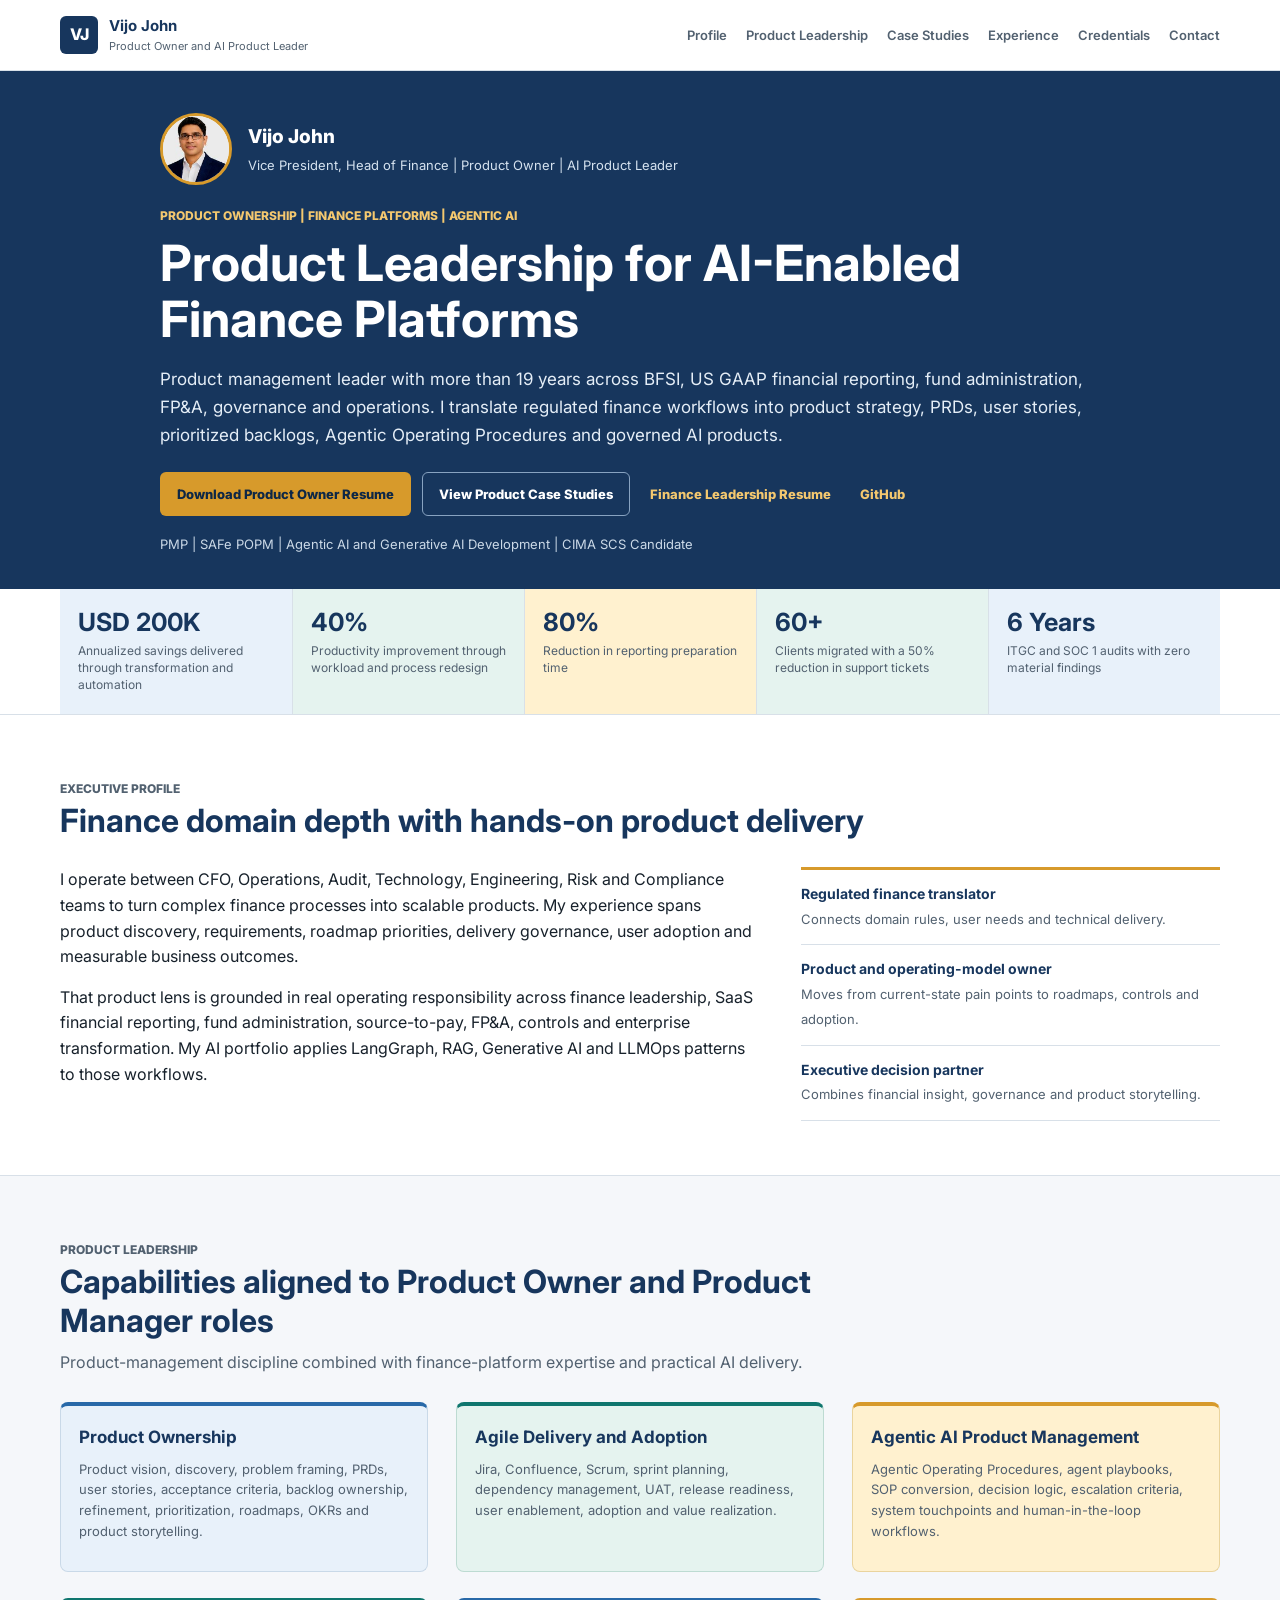
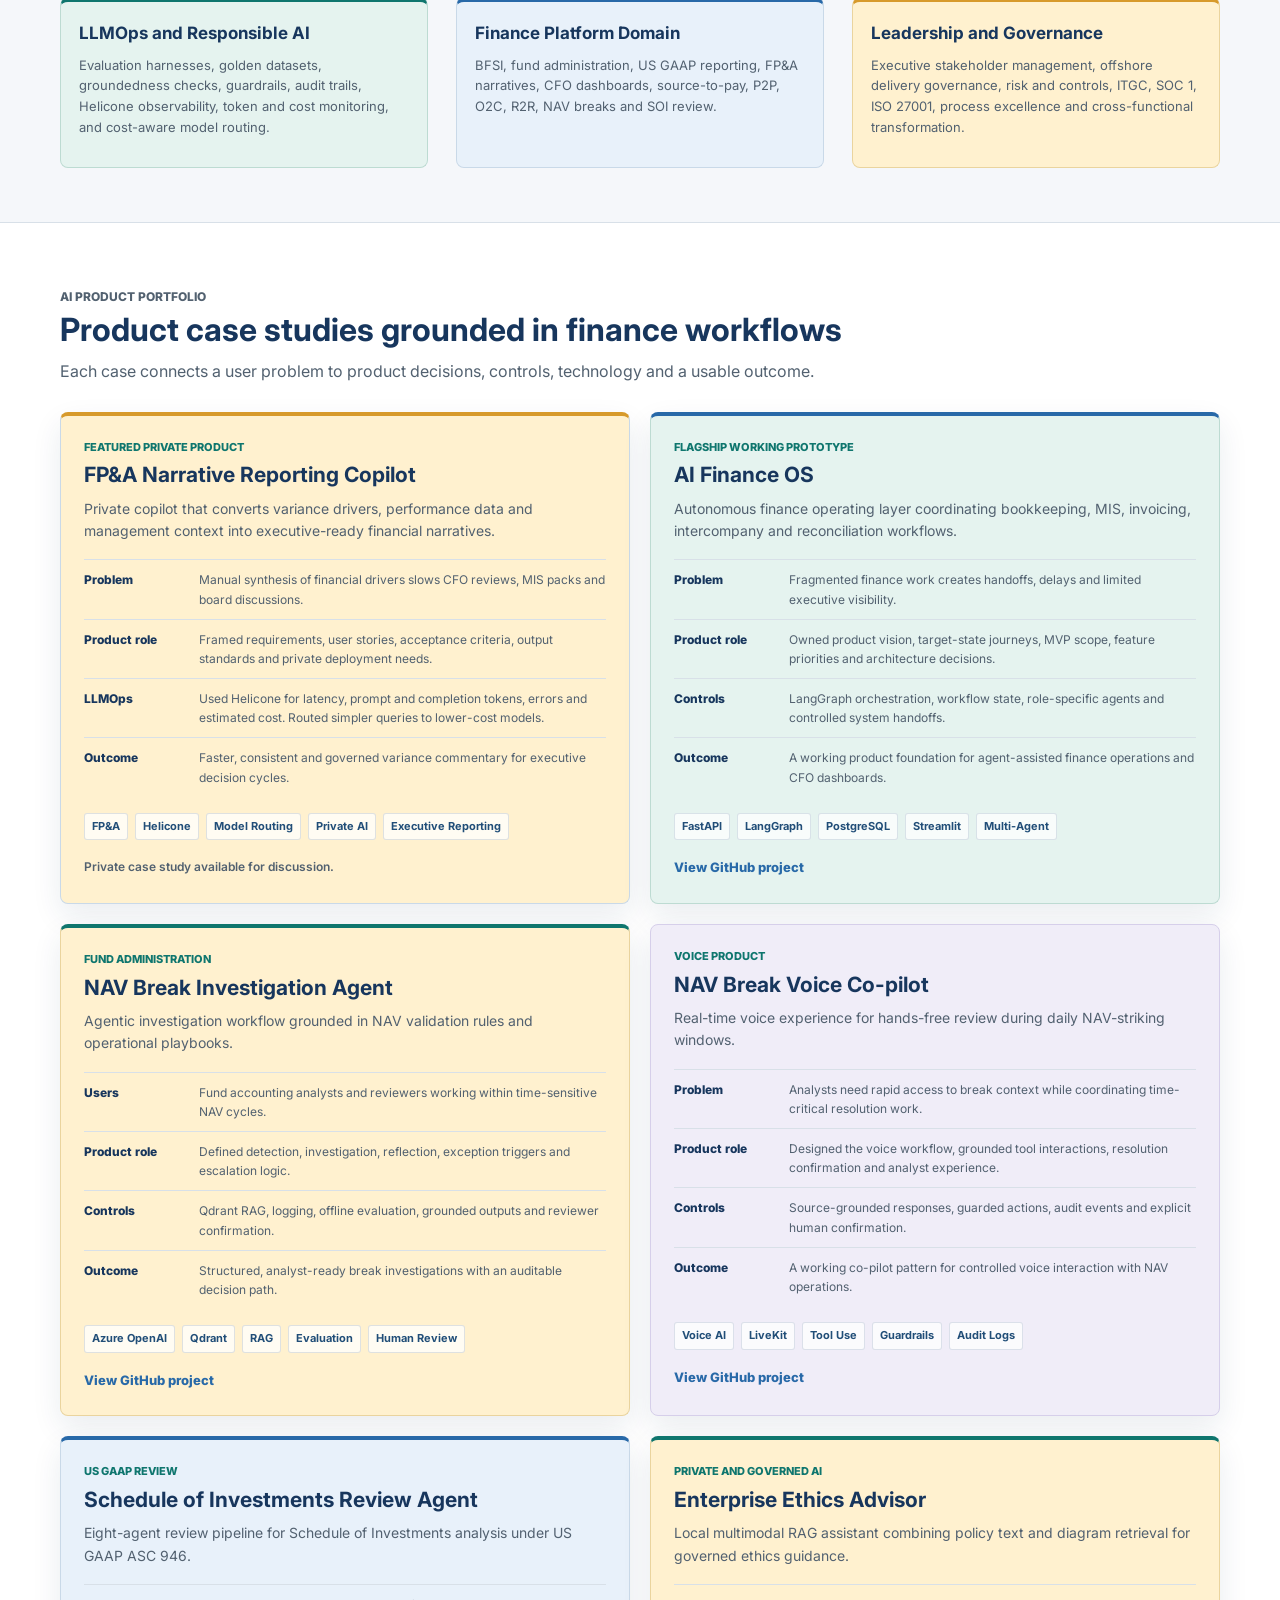
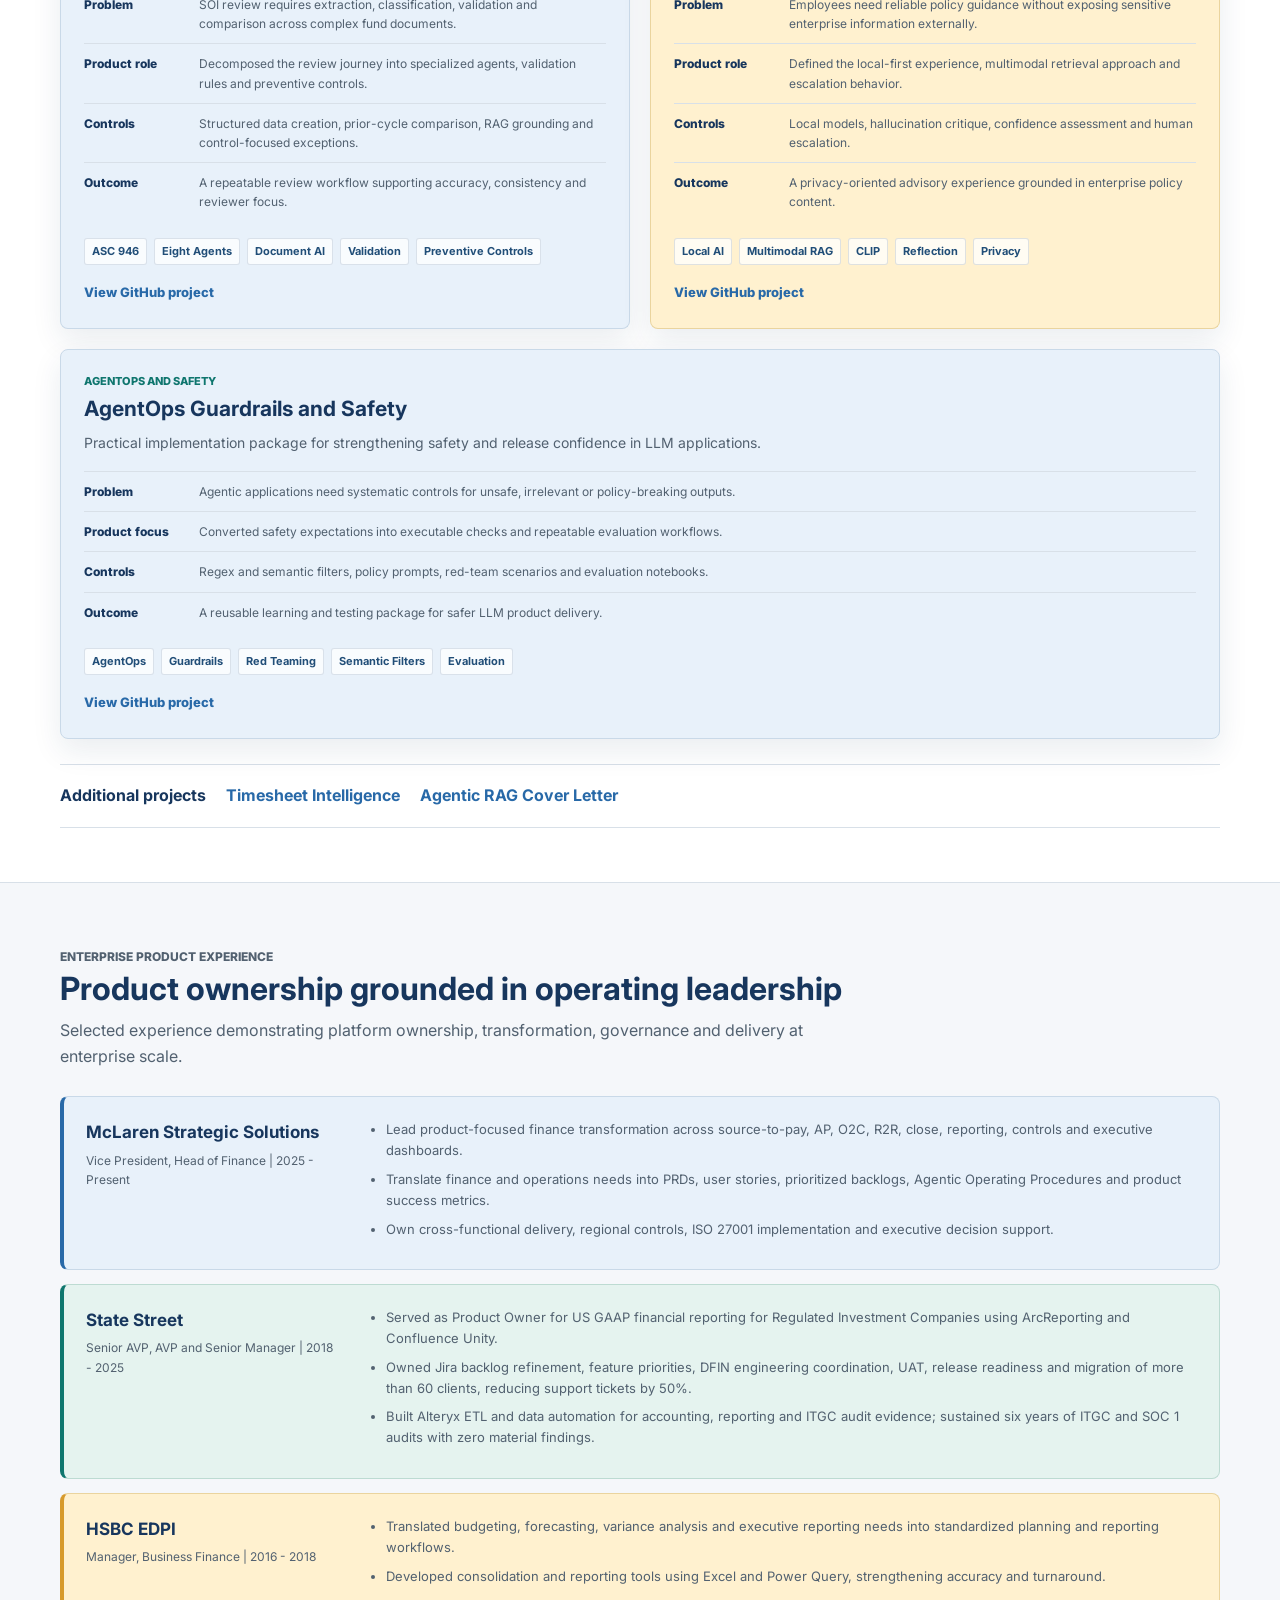
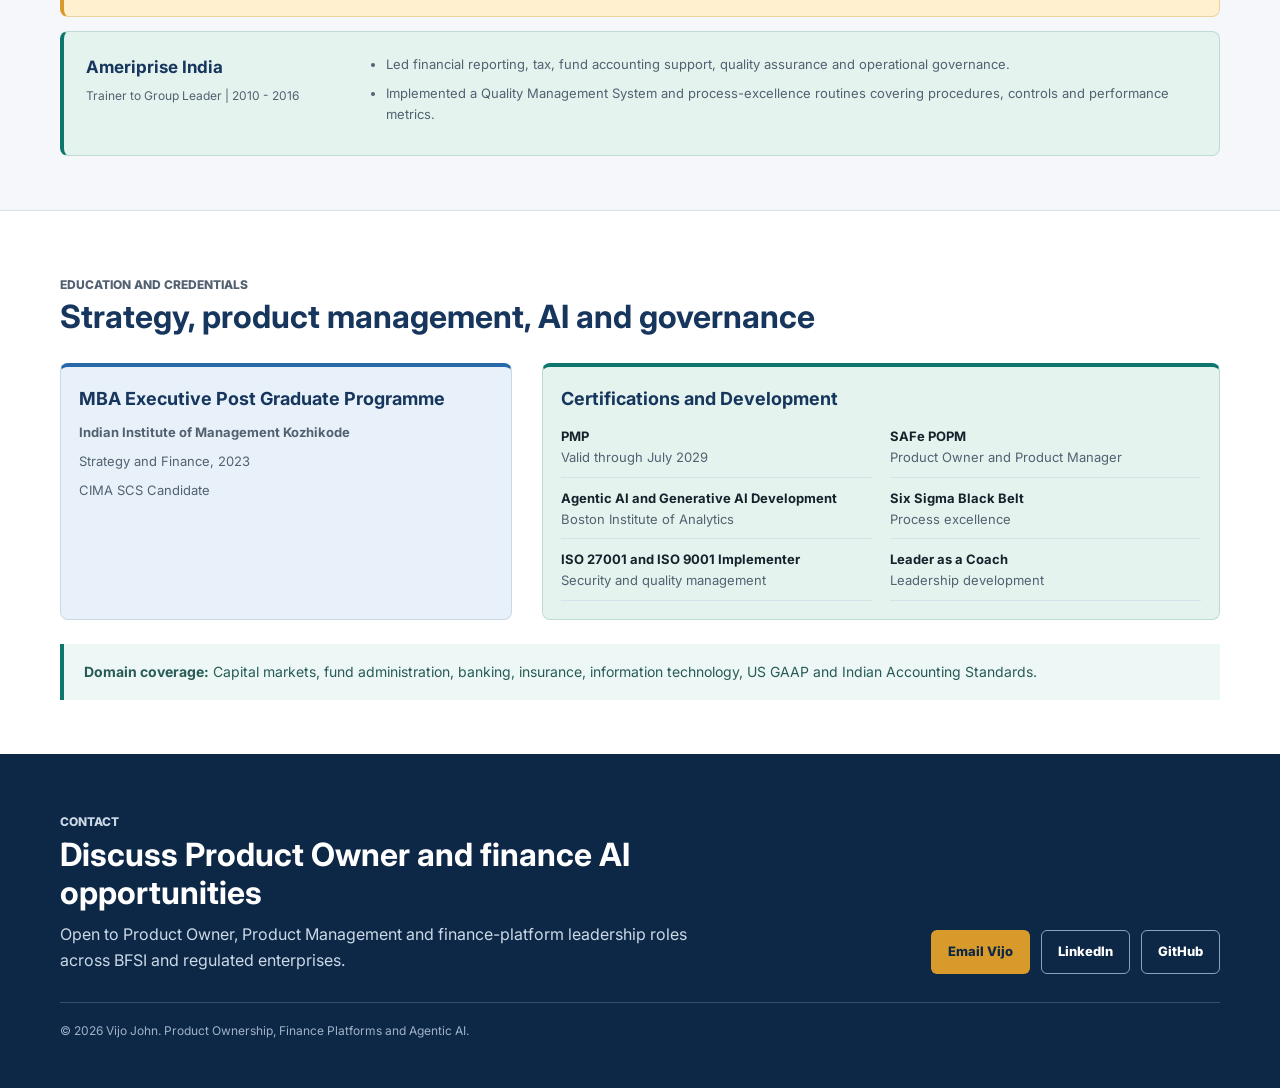
==== index.html @ d7d16170 "Remove portfolio design attribution" ====
<!DOCTYPE html>
<html lang="en">
<head>
  <meta charset="UTF-8" />
  <meta name="viewport" content="width=device-width, initial-scale=1.0" />
  <meta name="description" content="Vijo John is a Product Owner and product management leader for AI-enabled BFSI and finance platforms, with expertise in FP&A, financial reporting, fund administration, Agentic AI, Generative AI and LLMOps." />
  <meta name="theme-color" content="#17365d" />
  <meta property="og:title" content="Vijo John | Product Owner and AI Product Management Leader" />
  <meta property="og:description" content="Product ownership, finance platform leadership and governed Agentic AI for BFSI and regulated enterprises." />
  <meta property="og:type" content="website" />
  <meta property="og:url" content="https://vijojohn.github.io/" />
  <meta property="og:image" content="https://vijojohn.github.io/profile.jpg" />
  <link rel="canonical" href="https://vijojohn.github.io/" />
  <title>Vijo John | Product Owner and AI Product Management Leader</title>
  <link rel="preconnect" href="https://fonts.googleapis.com" />
  <link rel="preconnect" href="https://fonts.gstatic.com" crossorigin />
  <link href="https://fonts.googleapis.com/css2?family=Inter:wght@400;500;600;700;800&display=swap" rel="stylesheet" />
  <style>
    :root {
      --navy: #17365d;
      --navy-deep: #0d2746;
      --blue: #2869a8;
      --teal: #0f766e;
      --gold: #d79a2b;
      --ink: #17212b;
      --muted: #526170;
      --paper: #f5f7fa;
      --white: #ffffff;
      --line: #d8e0e8;
      --soft-blue: #eaf2fa;
      --tile-blue: #e8f1fa;
      --tile-mint: #e5f3ef;
      --tile-gold: #fff1cf;
      --tile-violet: #f0edf8;
      --shadow: 0 12px 30px rgba(23, 54, 93, 0.09);
    }

    * { box-sizing: border-box; margin: 0; padding: 0; }
    html { scroll-behavior: smooth; }
    body { font-family: Inter, Arial, sans-serif; color: var(--ink); background: var(--white); line-height: 1.6; }
    header[id], section[id] { scroll-margin-top: 78px; }
    a { color: inherit; text-decoration: none; }
    img { max-width: 100%; }
    .wrap { width: min(1160px, 92%); margin: 0 auto; }
    .skip-link { position: absolute; left: -9999px; top: 8px; z-index: 100; background: var(--white); color: var(--navy); padding: 10px 14px; }
    .skip-link:focus { left: 8px; }

    .nav { position: sticky; top: 0; z-index: 30; background: rgba(255, 255, 255, 0.96); border-bottom: 1px solid var(--line); }
    .nav-inner { min-height: 70px; display: flex; align-items: center; justify-content: space-between; gap: 24px; }
    .brand { display: flex; align-items: center; gap: 11px; min-width: max-content; }
    .mark { display: grid; place-items: center; width: 38px; height: 38px; border-radius: 6px; background: var(--navy); color: var(--white); font-weight: 800; }
    .brand strong { display: block; color: var(--navy); font-size: 15px; }
    .brand small { display: block; color: var(--muted); font-size: 11px; }
    .links { display: flex; align-items: center; gap: 19px; color: var(--muted); font-size: 13px; font-weight: 600; white-space: nowrap; }
    .links a:hover, .links a:focus-visible { color: var(--blue); }

    .hero { background: var(--navy); color: var(--white); padding: 42px 0 34px; }
    .hero-copy { max-width: 960px; }
    .identity { display: flex; align-items: center; gap: 16px; margin-bottom: 21px; }
    .portrait { width: 72px; height: 72px; border-radius: 50%; object-fit: cover; object-position: center 15%; border: 3px solid var(--gold); background: var(--white); }
    .identity-name { font-size: 19px; font-weight: 800; }
    .identity-role { color: #d5e2ef; font-size: 13px; margin-top: 2px; }
    .eyebrow { color: #f4c86f; font-size: 12px; font-weight: 800; text-transform: uppercase; margin-bottom: 10px; letter-spacing: 0; }
    h1 { max-width: 900px; font-size: 50px; line-height: 1.12; letter-spacing: 0; }
    .lead { max-width: 980px; margin-top: 18px; color: #e5eef7; font-size: 17px; line-height: 1.65; }
    .actions { display: flex; flex-wrap: wrap; align-items: center; gap: 11px; margin-top: 23px; }
    .btn { display: inline-flex; align-items: center; justify-content: center; min-height: 44px; padding: 10px 16px; border-radius: 6px; border: 1px solid transparent; font-size: 13px; font-weight: 800; }
    .btn-primary { background: var(--gold); color: var(--navy-deep); }
    .btn-secondary { border-color: #88a3c1; color: var(--white); background: transparent; }
    .btn-link { color: #f4c86f; padding-left: 8px; padding-right: 8px; }
    .btn:hover, .btn:focus-visible { transform: translateY(-1px); }
    .credential-line { margin-top: 18px; color: #cbd9e7; font-size: 13px; }

    .proof-band { background: var(--white); border-bottom: 1px solid var(--line); }
    .proof-grid { display: grid; grid-template-columns: repeat(5, 1fr); }
    .proof { padding: 20px 18px; border-left: 1px solid var(--line); }
    .proof:first-child { border-left: 0; }
    .proof:nth-child(1), .proof:nth-child(5) { background: var(--tile-blue); }
    .proof:nth-child(2), .proof:nth-child(4) { background: var(--tile-mint); }
    .proof:nth-child(3) { background: var(--tile-gold); }
    .proof strong { display: block; color: var(--navy); font-size: 25px; line-height: 1.1; }
    .proof span { display: block; margin-top: 5px; color: var(--muted); font-size: 12px; line-height: 1.45; }

    section { padding: 54px 0; }
    .band { background: var(--paper); border-top: 1px solid var(--line); border-bottom: 1px solid var(--line); }
    .section-head { max-width: 820px; margin-bottom: 27px; }
    .section-kicker { color: var(--teal); font-size: 12px; font-weight: 800; text-transform: uppercase; }
    h2 { margin-top: 4px; color: var(--navy); font-size: 32px; line-height: 1.2; letter-spacing: 0; }
    .section-head p { margin-top: 10px; color: var(--muted); }

    .profile-grid { display: grid; grid-template-columns: 1.25fr 0.75fr; gap: 42px; align-items: start; }
    .profile-copy p + p { margin-top: 15px; }
    .value-list { border-top: 3px solid var(--gold); }
    .value-item { padding: 13px 0; border-bottom: 1px solid var(--line); }
    .value-item strong { color: var(--navy); display: block; font-size: 14px; }
    .value-item span { color: var(--muted); font-size: 13px; }

    .capability-grid { display: grid; grid-template-columns: repeat(3, 1fr); gap: 26px 28px; }
    .capability { min-height: 170px; border: 1px solid #c9d9e8; border-top: 4px solid var(--blue); border-radius: 8px; padding: 18px; background: var(--tile-blue); }
    .capability:nth-child(2n) { border-color: #bddbd2; border-top-color: var(--teal); background: var(--tile-mint); }
    .capability:nth-child(3n) { border-color: #ead49e; border-top-color: var(--gold); background: var(--tile-gold); }
    .capability h3 { color: var(--navy); font-size: 17px; }
    .capability p { margin-top: 7px; color: var(--muted); font-size: 13px; }

    .case-grid { display: grid; grid-template-columns: 1fr 1fr; gap: 20px; }
    .case { border: 1px solid #c9d9e8; border-radius: 8px; padding: 23px; background: var(--tile-blue); box-shadow: var(--shadow); }
    .case:last-child:nth-child(odd) { grid-column: 1 / -1; }
    .case-featured { border-top: 4px solid var(--gold); }
    .case:nth-child(2n) { border-color: #bddbd2; background: var(--tile-mint); }
    .case:nth-child(3n) { border-color: #ead49e; border-top: 4px solid var(--teal); background: var(--tile-gold); }
    .case:nth-child(4n) { border-color: #d6cfea; background: var(--tile-violet); }
    .case:nth-child(3n + 2) { border-top: 4px solid var(--blue); }
    .case.case-featured { border-top-color: var(--gold); background: var(--tile-gold); }
    .case-label { color: var(--teal); font-size: 11px; font-weight: 800; text-transform: uppercase; }
    .case h3 { margin-top: 5px; color: var(--navy); font-size: 21px; line-height: 1.3; }
    .case-summary { margin-top: 9px; color: var(--muted); font-size: 14px; }
    .case-facts { margin-top: 17px; }
    .case-facts div { display: grid; grid-template-columns: 104px 1fr; gap: 11px; padding: 10px 0; border-top: 1px solid var(--line); }
    .case-facts dt { color: var(--navy); font-size: 12px; font-weight: 800; }
    .case-facts dd { color: var(--muted); font-size: 12px; }
    .tags { display: flex; flex-wrap: wrap; gap: 7px; margin-top: 16px; list-style: none; }
    .tags li { padding: 4px 7px; border: 1px solid rgba(33, 78, 120, 0.15); border-radius: 3px; background: rgba(255, 255, 255, 0.74); color: #214e78; font-size: 11px; font-weight: 700; }
    .case-action { display: inline-block; margin-top: 17px; color: var(--blue); font-size: 13px; font-weight: 800; }
    .case-note { margin-top: 17px; color: var(--muted); font-size: 12px; font-weight: 600; }
    .additional-projects { margin-top: 25px; padding: 18px 0; border-top: 1px solid var(--line); border-bottom: 1px solid var(--line); }
    .additional-projects strong { color: var(--navy); }
    .additional-projects a { color: var(--blue); font-weight: 700; margin-left: 16px; }

    .experience-list { display: grid; gap: 14px; }
    .experience-item { display: grid; grid-template-columns: 250px 1fr; gap: 32px; padding: 22px; border: 1px solid #c9d9e8; border-left: 4px solid var(--blue); border-radius: 8px; background: var(--tile-blue); }
    .experience-item:nth-child(2n) { border-color: #bddbd2; border-left-color: var(--teal); background: var(--tile-mint); }
    .experience-item:nth-child(3n) { border-color: #ead49e; border-left-color: var(--gold); background: var(--tile-gold); }
    .experience-meta h3 { color: var(--navy); font-size: 17px; }
    .experience-meta p { margin-top: 4px; color: var(--muted); font-size: 12px; }
    .experience-body ul { padding-left: 18px; }
    .experience-body li { margin-bottom: 8px; color: var(--muted); font-size: 13px; }

    .trust-line { margin-top: 24px; padding: 17px 20px; border-left: 4px solid var(--teal); background: #edf7f5; color: #285b56; font-size: 14px; }

    .credentials-grid { display: grid; grid-template-columns: 0.8fr 1.2fr; gap: 30px; }
    .credential-block { border: 1px solid #c9d9e8; border-top: 4px solid var(--blue); border-radius: 8px; padding: 18px; background: var(--tile-blue); }
    .credential-block:nth-child(2) { border-color: #bddbd2; border-top-color: var(--teal); background: var(--tile-mint); }
    .credential-block h3 { color: var(--navy); font-size: 18px; }
    .credential-block p { margin-top: 8px; color: var(--muted); font-size: 13px; }
    .credential-list { display: grid; grid-template-columns: 1fr 1fr; gap: 10px 18px; margin-top: 12px; list-style: none; }
    .credential-list li { padding-bottom: 9px; border-bottom: 1px solid var(--line); color: var(--muted); font-size: 13px; }
    .credential-list strong { color: var(--ink); }

    .footer { background: var(--navy-deep); color: var(--white); padding: 48px 0; }
    .footer-grid { display: grid; grid-template-columns: 1.2fr 0.8fr; gap: 30px; align-items: end; }
    .footer h2 { color: var(--white); }
    .footer p { margin-top: 10px; color: #cbd9e7; }
    .footer .actions { justify-content: flex-end; margin-top: 0; }
    .copyright { margin-top: 28px; padding-top: 18px; border-top: 1px solid #315071; color: #9fb3c8; font-size: 12px; }

    @media (max-width: 900px) {
      .nav-inner { min-height: auto; padding: 12px 0; flex-wrap: wrap; }
      .links { width: 100%; overflow-x: auto; padding-bottom: 3px; }
      h1 { font-size: 40px; }
      .proof-grid { grid-template-columns: repeat(3, 1fr); }
      .proof:nth-child(4) { border-left: 0; }
      .profile-grid, .credentials-grid, .footer-grid { grid-template-columns: 1fr; }
      .capability-grid { grid-template-columns: 1fr 1fr; }
      .experience-item { grid-template-columns: 1fr; gap: 10px; }
      .footer .actions { justify-content: flex-start; }
    }

    @media (max-width: 650px) {
      .brand small { display: none; }
      .links { display: grid; grid-template-columns: repeat(3, 1fr); gap: 8px 10px; overflow: visible; padding-bottom: 0; white-space: normal; text-align: center; line-height: 1.3; }
      header[id], section[id] { scroll-margin-top: 142px; }
      .hero { padding-top: 30px; }
      .identity { align-items: flex-start; }
      .portrait { width: 62px; height: 62px; }
      h1 { font-size: 34px; }
      .lead { font-size: 15px; }
      .btn { width: 100%; }
      .btn-link { width: auto; }
      .proof-grid, .capability-grid, .case-grid, .credential-list { grid-template-columns: 1fr; }
      .case:last-child:nth-child(odd) { grid-column: auto; }
      .proof { border-left: 0; border-top: 1px solid var(--line); }
      .proof:first-child { border-top: 0; }
      section { padding: 43px 0; }
      h2 { font-size: 27px; }
      .case-facts div { grid-template-columns: 1fr; gap: 3px; }
      .additional-projects a { display: block; margin: 8px 0 0; }
    }
  </style>
</head>
<body>
  <a class="skip-link" href="#main">Skip to content</a>
  <nav class="nav" aria-label="Primary navigation">
    <div class="wrap nav-inner">
      <a class="brand" href="#home" aria-label="Vijo John home">
        <span class="mark">VJ</span>
        <span><strong>Vijo John</strong><small>Product Owner and AI Product Leader</small></span>
      </a>
      <div class="links">
        <a href="#profile">Profile</a>
        <a href="#leadership">Product Leadership</a>
        <a href="#cases">Case Studies</a>
        <a href="#experience">Experience</a>
        <a href="#credentials">Credentials</a>
        <a href="#contact">Contact</a>
      </div>
    </div>
  </nav>

  <main id="main">
    <header class="hero" id="home">
      <div class="wrap hero-copy">
        <div class="identity">
          <img class="portrait" src="profile.jpg" alt="Vijo John" decoding="async" fetchpriority="high" />
          <div>
            <div class="identity-name">Vijo John</div>
            <div class="identity-role">Vice President, Head of Finance | Product Owner | AI Product Leader</div>
          </div>
        </div>
        <p class="eyebrow">Product Ownership | Finance Platforms | Agentic AI</p>
        <h1>Product Leadership for AI-Enabled Finance Platforms</h1>
        <p class="lead">Product management leader with more than 19 years across BFSI, US GAAP financial reporting, fund administration, FP&amp;A, governance and operations. I translate regulated finance workflows into product strategy, PRDs, user stories, prioritized backlogs, Agentic Operating Procedures and governed AI products.</p>
        <div class="actions">
          <a class="btn btn-primary" href="resume-genai.pdf" download="Vijo John - Product Owner Product Management Agentic AI BFSI Resume.pdf">Download Product Owner Resume</a>
          <a class="btn btn-secondary" href="#cases">View Product Case Studies</a>
          <a class="btn btn-link" href="resume-cfo.pdf" target="_blank" rel="noopener">Finance Leadership Resume</a>
          <a class="btn btn-link" href="https://github.com/VijoJohn" target="_blank" rel="noopener">GitHub</a>
        </div>
        <p class="credential-line">PMP | SAFe POPM | Agentic AI and Generative AI Development | CIMA SCS Candidate</p>
      </div>
    </header>

    <aside class="proof-band" aria-label="Verified career outcomes">
      <div class="wrap proof-grid">
        <div class="proof"><strong>USD 200K</strong><span>Annualized savings delivered through transformation and automation</span></div>
        <div class="proof"><strong>40%</strong><span>Productivity improvement through workload and process redesign</span></div>
        <div class="proof"><strong>80%</strong><span>Reduction in reporting preparation time</span></div>
        <div class="proof"><strong>60+</strong><span>Clients migrated with a 50% reduction in support tickets</span></div>
        <div class="proof"><strong>6 Years</strong><span>ITGC and SOC 1 audits with zero material findings</span></div>
      </div>
    </aside>

    <section id="profile">
      <div class="wrap">
        <div class="section-head">
          <p class="section-kicker">Executive Profile</p>
          <h2>Finance domain depth with hands-on product delivery</h2>
        </div>
        <div class="profile-grid">
          <div class="profile-copy">
            <p>I operate between CFO, Operations, Audit, Technology, Engineering, Risk and Compliance teams to turn complex finance processes into scalable products. My experience spans product discovery, requirements, roadmap priorities, delivery governance, user adoption and measurable business outcomes.</p>
            <p>That product lens is grounded in real operating responsibility across finance leadership, SaaS financial reporting, fund administration, source-to-pay, FP&amp;A, controls and enterprise transformation. My AI portfolio applies LangGraph, RAG, Generative AI and LLMOps patterns to those workflows.</p>
          </div>
          <div class="value-list" aria-label="Value proposition">
            <div class="value-item"><strong>Regulated finance translator</strong><span>Connects domain rules, user needs and technical delivery.</span></div>
            <div class="value-item"><strong>Product and operating-model owner</strong><span>Moves from current-state pain points to roadmaps, controls and adoption.</span></div>
            <div class="value-item"><strong>Executive decision partner</strong><span>Combines financial insight, governance and product storytelling.</span></div>
          </div>
        </div>
      </div>
    </section>

    <section class="band" id="leadership">
      <div class="wrap">
        <div class="section-head">
          <p class="section-kicker">Product Leadership</p>
          <h2>Capabilities aligned to Product Owner and Product Manager roles</h2>
          <p>Product-management discipline combined with finance-platform expertise and practical AI delivery.</p>
        </div>
        <div class="capability-grid">
          <article class="capability"><h3>Product Ownership</h3><p>Product vision, discovery, problem framing, PRDs, user stories, acceptance criteria, backlog ownership, refinement, prioritization, roadmaps, OKRs and product storytelling.</p></article>
          <article class="capability"><h3>Agile Delivery and Adoption</h3><p>Jira, Confluence, Scrum, sprint planning, dependency management, UAT, release readiness, user enablement, adoption and value realization.</p></article>
          <article class="capability"><h3>Agentic AI Product Management</h3><p>Agentic Operating Procedures, agent playbooks, SOP conversion, decision logic, escalation criteria, system touchpoints and human-in-the-loop workflows.</p></article>
          <article class="capability"><h3>LLMOps and Responsible AI</h3><p>Evaluation harnesses, golden datasets, groundedness checks, guardrails, audit trails, Helicone observability, token and cost monitoring, and cost-aware model routing.</p></article>
          <article class="capability"><h3>Finance Platform Domain</h3><p>BFSI, fund administration, US GAAP reporting, FP&amp;A narratives, CFO dashboards, source-to-pay, P2P, O2C, R2R, NAV breaks and SOI review.</p></article>
          <article class="capability"><h3>Leadership and Governance</h3><p>Executive stakeholder management, offshore delivery governance, risk and controls, ITGC, SOC 1, ISO 27001, process excellence and cross-functional transformation.</p></article>
        </div>
      </div>
    </section>

    <section id="cases">
      <div class="wrap">
        <div class="section-head">
          <p class="section-kicker">AI Product Portfolio</p>
          <h2>Product case studies grounded in finance workflows</h2>
          <p>Each case connects a user problem to product decisions, controls, technology and a usable outcome.</p>
        </div>
        <div class="case-grid">
          <article class="case case-featured">
            <p class="case-label">Featured private product</p>
            <h3>FP&amp;A Narrative Reporting Copilot</h3>
            <p class="case-summary">Private copilot that converts variance drivers, performance data and management context into executive-ready financial narratives.</p>
            <dl class="case-facts">
              <div><dt>Problem</dt><dd>Manual synthesis of financial drivers slows CFO reviews, MIS packs and board discussions.</dd></div>
              <div><dt>Product role</dt><dd>Framed requirements, user stories, acceptance criteria, output standards and private deployment needs.</dd></div>
              <div><dt>LLMOps</dt><dd>Used Helicone for latency, prompt and completion tokens, errors and estimated cost. Routed simpler queries to lower-cost models.</dd></div>
              <div><dt>Outcome</dt><dd>Faster, consistent and governed variance commentary for executive decision cycles.</dd></div>
            </dl>
            <ul class="tags"><li>FP&amp;A</li><li>Helicone</li><li>Model Routing</li><li>Private AI</li><li>Executive Reporting</li></ul>
            <p class="case-note">Private case study available for discussion.</p>
          </article>

          <article class="case">
            <p class="case-label">Flagship working prototype</p>
            <h3>AI Finance OS</h3>
            <p class="case-summary">Autonomous finance operating layer coordinating bookkeeping, MIS, invoicing, intercompany and reconciliation workflows.</p>
            <dl class="case-facts">
              <div><dt>Problem</dt><dd>Fragmented finance work creates handoffs, delays and limited executive visibility.</dd></div>
              <div><dt>Product role</dt><dd>Owned product vision, target-state journeys, MVP scope, feature priorities and architecture decisions.</dd></div>
              <div><dt>Controls</dt><dd>LangGraph orchestration, workflow state, role-specific agents and controlled system handoffs.</dd></div>
              <div><dt>Outcome</dt><dd>A working product foundation for agent-assisted finance operations and CFO dashboards.</dd></div>
            </dl>
            <ul class="tags"><li>FastAPI</li><li>LangGraph</li><li>PostgreSQL</li><li>Streamlit</li><li>Multi-Agent</li></ul>
            <a class="case-action" href="https://github.com/VijoJohn/AI_FINANCE_OS_PRODUCTION" target="_blank" rel="noopener">View GitHub project</a>
          </article>

          <article class="case">
            <p class="case-label">Fund administration</p>
            <h3>NAV Break Investigation Agent</h3>
            <p class="case-summary">Agentic investigation workflow grounded in NAV validation rules and operational playbooks.</p>
            <dl class="case-facts">
              <div><dt>Users</dt><dd>Fund accounting analysts and reviewers working within time-sensitive NAV cycles.</dd></div>
              <div><dt>Product role</dt><dd>Defined detection, investigation, reflection, exception triggers and escalation logic.</dd></div>
              <div><dt>Controls</dt><dd>Qdrant RAG, logging, offline evaluation, grounded outputs and reviewer confirmation.</dd></div>
              <div><dt>Outcome</dt><dd>Structured, analyst-ready break investigations with an auditable decision path.</dd></div>
            </dl>
            <ul class="tags"><li>Azure OpenAI</li><li>Qdrant</li><li>RAG</li><li>Evaluation</li><li>Human Review</li></ul>
            <a class="case-action" href="https://github.com/VijoJohn/nav-break-investigation-agent" target="_blank" rel="noopener">View GitHub project</a>
          </article>

          <article class="case">
            <p class="case-label">Voice product</p>
            <h3>NAV Break Voice Co-pilot</h3>
            <p class="case-summary">Real-time voice experience for hands-free review during daily NAV-striking windows.</p>
            <dl class="case-facts">
              <div><dt>Problem</dt><dd>Analysts need rapid access to break context while coordinating time-critical resolution work.</dd></div>
              <div><dt>Product role</dt><dd>Designed the voice workflow, grounded tool interactions, resolution confirmation and analyst experience.</dd></div>
              <div><dt>Controls</dt><dd>Source-grounded responses, guarded actions, audit events and explicit human confirmation.</dd></div>
              <div><dt>Outcome</dt><dd>A working co-pilot pattern for controlled voice interaction with NAV operations.</dd></div>
            </dl>
            <ul class="tags"><li>Voice AI</li><li>LiveKit</li><li>Tool Use</li><li>Guardrails</li><li>Audit Logs</li></ul>
            <a class="case-action" href="https://github.com/VijoJohn/nav-break-voice-copilot" target="_blank" rel="noopener">View GitHub project</a>
          </article>

          <article class="case">
            <p class="case-label">US GAAP review</p>
            <h3>Schedule of Investments Review Agent</h3>
            <p class="case-summary">Eight-agent review pipeline for Schedule of Investments analysis under US GAAP ASC 946.</p>
            <dl class="case-facts">
              <div><dt>Problem</dt><dd>SOI review requires extraction, classification, validation and comparison across complex fund documents.</dd></div>
              <div><dt>Product role</dt><dd>Decomposed the review journey into specialized agents, validation rules and preventive controls.</dd></div>
              <div><dt>Controls</dt><dd>Structured data creation, prior-cycle comparison, RAG grounding and control-focused exceptions.</dd></div>
              <div><dt>Outcome</dt><dd>A repeatable review workflow supporting accuracy, consistency and reviewer focus.</dd></div>
            </dl>
            <ul class="tags"><li>ASC 946</li><li>Eight Agents</li><li>Document AI</li><li>Validation</li><li>Preventive Controls</li></ul>
            <a class="case-action" href="https://github.com/VijoJohn/mutual-fund-soi-review-agent" target="_blank" rel="noopener">View GitHub project</a>
          </article>

          <article class="case">
            <p class="case-label">Private and governed AI</p>
            <h3>Enterprise Ethics Advisor</h3>
            <p class="case-summary">Local multimodal RAG assistant combining policy text and diagram retrieval for governed ethics guidance.</p>
            <dl class="case-facts">
              <div><dt>Problem</dt><dd>Employees need reliable policy guidance without exposing sensitive enterprise information externally.</dd></div>
              <div><dt>Product role</dt><dd>Defined the local-first experience, multimodal retrieval approach and escalation behavior.</dd></div>
              <div><dt>Controls</dt><dd>Local models, hallucination critique, confidence assessment and human escalation.</dd></div>
              <div><dt>Outcome</dt><dd>A privacy-oriented advisory experience grounded in enterprise policy content.</dd></div>
            </dl>
            <ul class="tags"><li>Local AI</li><li>Multimodal RAG</li><li>CLIP</li><li>Reflection</li><li>Privacy</li></ul>
            <a class="case-action" href="https://github.com/VijoJohn/enterprise-ethics" target="_blank" rel="noopener">View GitHub project</a>
          </article>

          <article class="case">
            <p class="case-label">AgentOps and safety</p>
            <h3>AgentOps Guardrails and Safety</h3>
            <p class="case-summary">Practical implementation package for strengthening safety and release confidence in LLM applications.</p>
            <dl class="case-facts">
              <div><dt>Problem</dt><dd>Agentic applications need systematic controls for unsafe, irrelevant or policy-breaking outputs.</dd></div>
              <div><dt>Product focus</dt><dd>Converted safety expectations into executable checks and repeatable evaluation workflows.</dd></div>
              <div><dt>Controls</dt><dd>Regex and semantic filters, policy prompts, red-team scenarios and evaluation notebooks.</dd></div>
              <div><dt>Outcome</dt><dd>A reusable learning and testing package for safer LLM product delivery.</dd></div>
            </dl>
            <ul class="tags"><li>AgentOps</li><li>Guardrails</li><li>Red Teaming</li><li>Semantic Filters</li><li>Evaluation</li></ul>
            <a class="case-action" href="https://github.com/VijoJohn/agentops-guardrails-safety" target="_blank" rel="noopener">View GitHub project</a>
          </article>
        </div>
        <div class="additional-projects">
          <strong>Additional projects</strong>
          <a href="https://github.com/VijoJohn/ai-timesheet-intelligence" target="_blank" rel="noopener">Timesheet Intelligence</a>
          <a href="https://github.com/VijoJohn/agentic-rag-coverletter-app" target="_blank" rel="noopener">Agentic RAG Cover Letter</a>
        </div>
      </div>
    </section>

    <section class="band" id="experience">
      <div class="wrap">
        <div class="section-head">
          <p class="section-kicker">Enterprise Product Experience</p>
          <h2>Product ownership grounded in operating leadership</h2>
          <p>Selected experience demonstrating platform ownership, transformation, governance and delivery at enterprise scale.</p>
        </div>
        <div class="experience-list">
          <article class="experience-item">
            <div class="experience-meta"><h3>McLaren Strategic Solutions</h3><p>Vice President, Head of Finance | 2025 - Present</p></div>
            <div class="experience-body"><ul><li>Lead product-focused finance transformation across source-to-pay, AP, O2C, R2R, close, reporting, controls and executive dashboards.</li><li>Translate finance and operations needs into PRDs, user stories, prioritized backlogs, Agentic Operating Procedures and product success metrics.</li><li>Own cross-functional delivery, regional controls, ISO 27001 implementation and executive decision support.</li></ul></div>
          </article>
          <article class="experience-item">
            <div class="experience-meta"><h3>State Street</h3><p>Senior AVP, AVP and Senior Manager | 2018 - 2025</p></div>
            <div class="experience-body"><ul><li>Served as Product Owner for US GAAP financial reporting for Regulated Investment Companies using ArcReporting and Confluence Unity.</li><li>Owned Jira backlog refinement, feature priorities, DFIN engineering coordination, UAT, release readiness and migration of more than 60 clients, reducing support tickets by 50%.</li><li>Built Alteryx ETL and data automation for accounting, reporting and ITGC audit evidence; sustained six years of ITGC and SOC 1 audits with zero material findings.</li></ul></div>
          </article>
          <article class="experience-item">
            <div class="experience-meta"><h3>HSBC EDPI</h3><p>Manager, Business Finance | 2016 - 2018</p></div>
            <div class="experience-body"><ul><li>Translated budgeting, forecasting, variance analysis and executive reporting needs into standardized planning and reporting workflows.</li><li>Developed consolidation and reporting tools using Excel and Power Query, strengthening accuracy and turnaround.</li></ul></div>
          </article>
          <article class="experience-item">
            <div class="experience-meta"><h3>Ameriprise India</h3><p>Trainer to Group Leader | 2010 - 2016</p></div>
            <div class="experience-body"><ul><li>Led financial reporting, tax, fund accounting support, quality assurance and operational governance.</li><li>Implemented a Quality Management System and process-excellence routines covering procedures, controls and performance metrics.</li></ul></div>
          </article>
        </div>
      </div>
    </section>

    <section id="credentials">
      <div class="wrap">
        <div class="section-head">
          <p class="section-kicker">Education and Credentials</p>
          <h2>Strategy, product management, AI and governance</h2>
        </div>
        <div class="credentials-grid">
          <div class="credential-block">
            <h3>MBA Executive Post Graduate Programme</h3>
            <p><strong>Indian Institute of Management Kozhikode</strong></p>
            <p>Strategy and Finance, 2023</p>
            <p>CIMA SCS Candidate</p>
          </div>
          <div class="credential-block">
            <h3>Certifications and Development</h3>
            <ul class="credential-list">
              <li><strong>PMP</strong><br />Valid through July 2029</li>
              <li><strong>SAFe POPM</strong><br />Product Owner and Product Manager</li>
              <li><strong>Agentic AI and Generative AI Development</strong><br />Boston Institute of Analytics</li>
              <li><strong>Six Sigma Black Belt</strong><br />Process excellence</li>
              <li><strong>ISO 27001 and ISO 9001 Implementer</strong><br />Security and quality management</li>
              <li><strong>Leader as a Coach</strong><br />Leadership development</li>
            </ul>
          </div>
        </div>
        <p class="trust-line"><strong>Domain coverage:</strong> Capital markets, fund administration, banking, insurance, information technology, US GAAP and Indian Accounting Standards.</p>
      </div>
    </section>

    <footer class="footer" id="contact">
      <div class="wrap">
        <div class="footer-grid">
          <div><p class="section-kicker">Contact</p><h2>Discuss Product Owner and finance AI opportunities</h2><p>Open to Product Owner, Product Management and finance-platform leadership roles across BFSI and regulated enterprises.</p></div>
          <div class="actions"><a class="btn btn-primary" href="mailto:vjohn1111@gmail.com">Email Vijo</a><a class="btn btn-secondary" href="https://www.linkedin.com/in/vijojohn" target="_blank" rel="noopener">LinkedIn</a><a class="btn btn-secondary" href="https://github.com/VijoJohn" target="_blank" rel="noopener">GitHub</a></div>
        </div>
        <div class="copyright">&copy; <span id="year"></span> Vijo John. Product Ownership, Finance Platforms and Agentic AI.</div>
      </div>
    </footer>
  </main>

  <script>document.getElementById('year').textContent = new Date().getFullYear();</script>
</body>
</html>
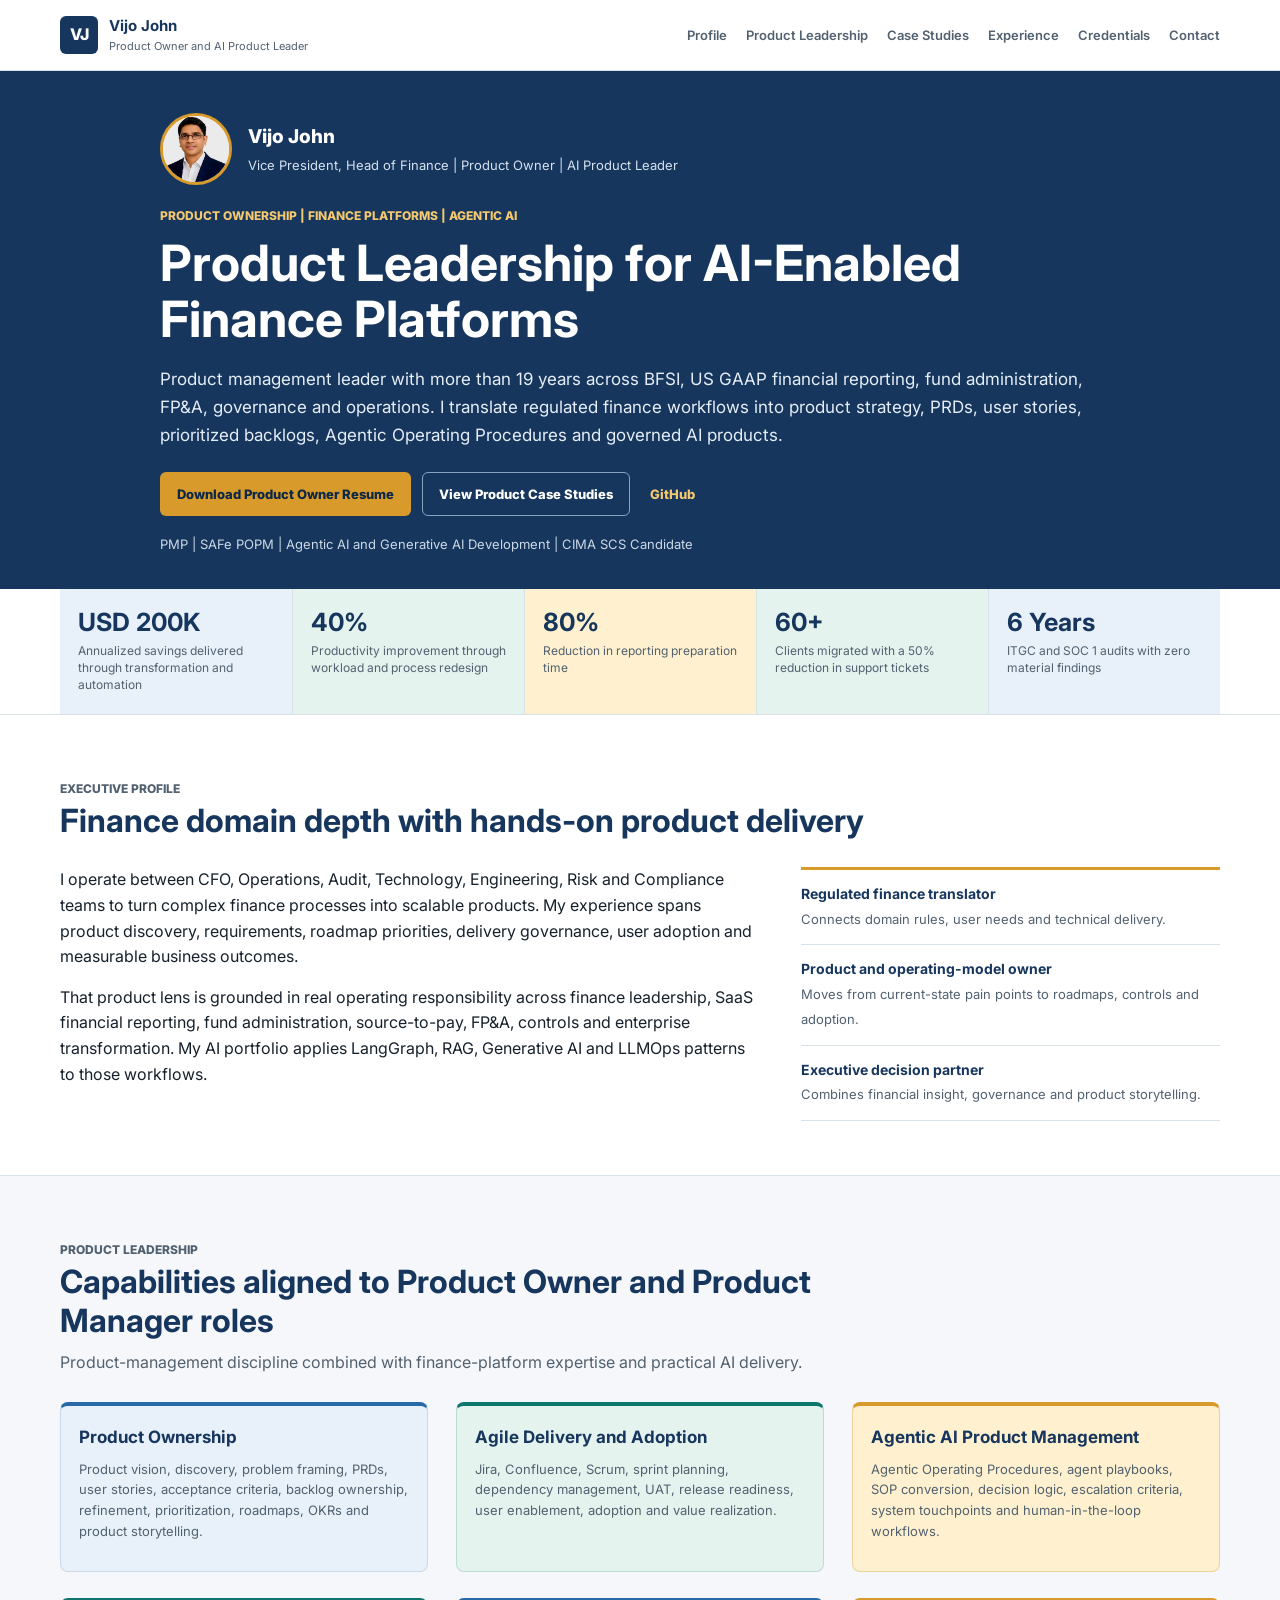
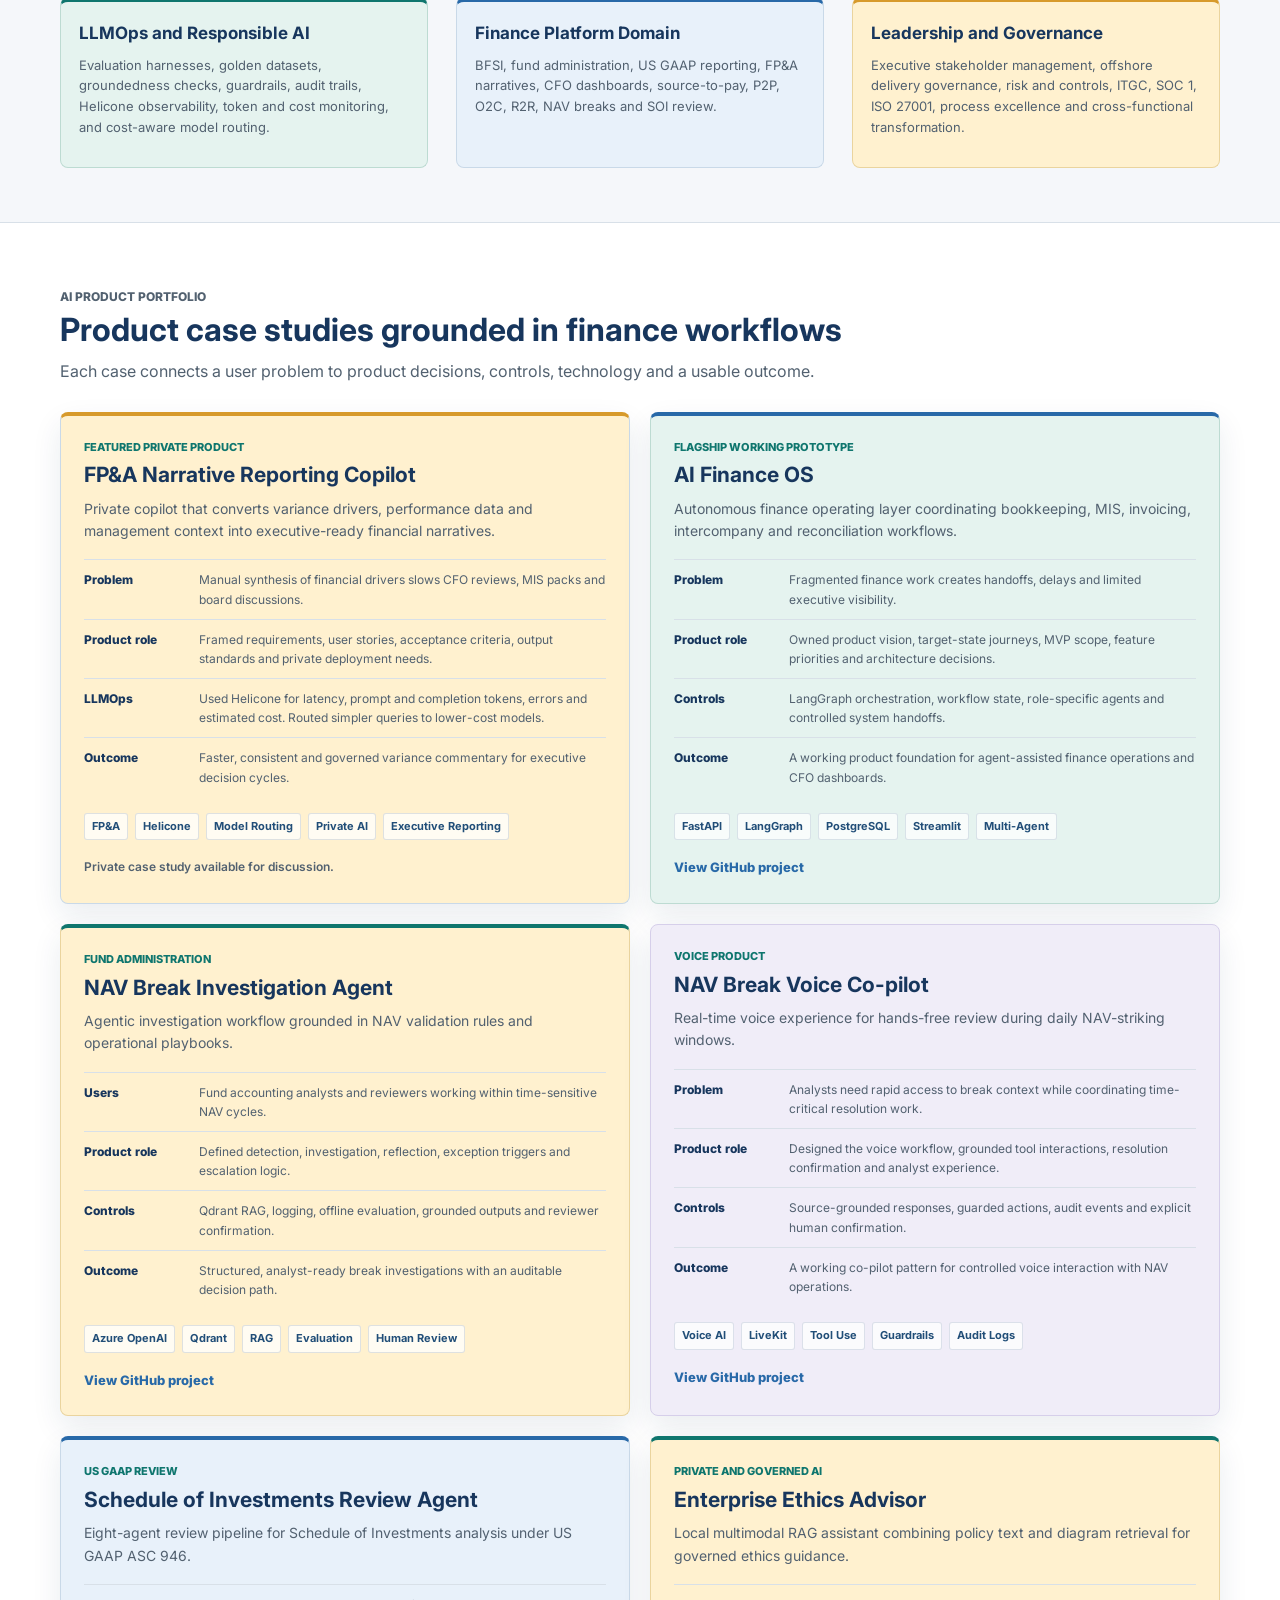
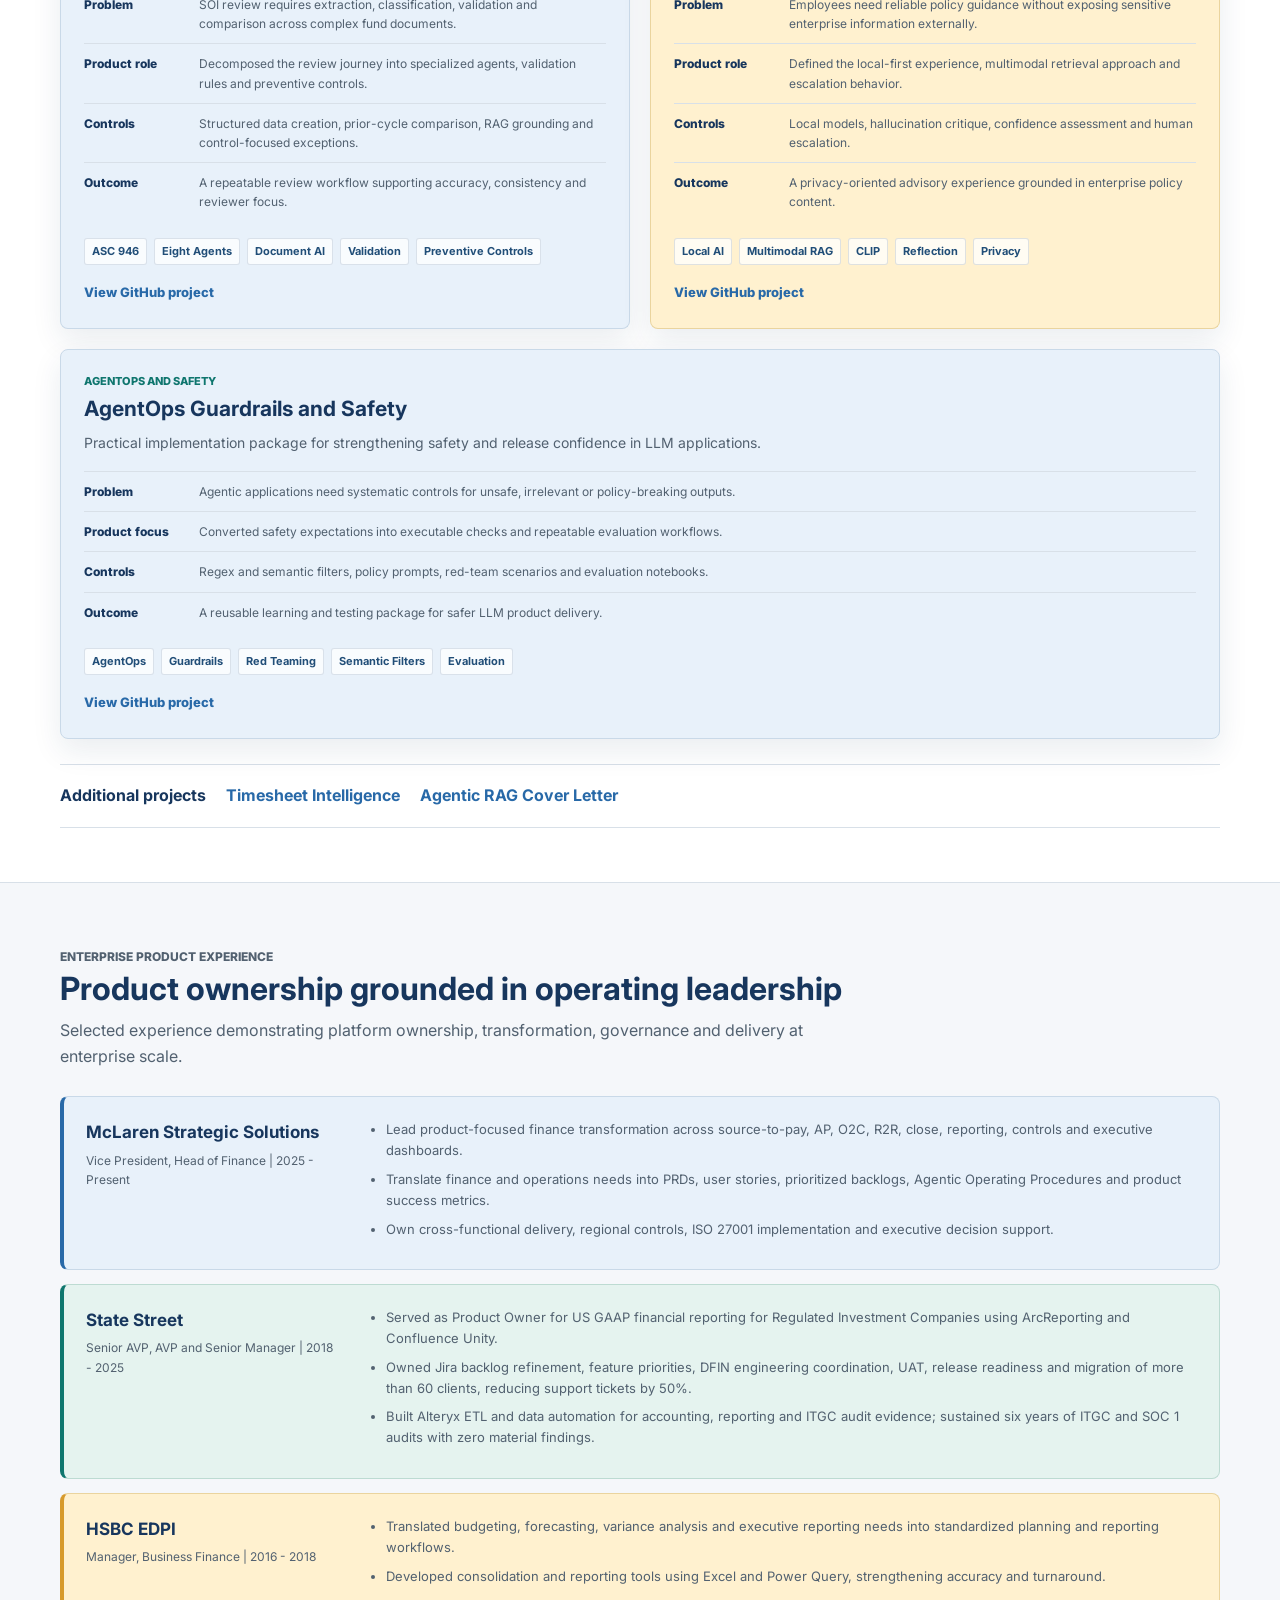
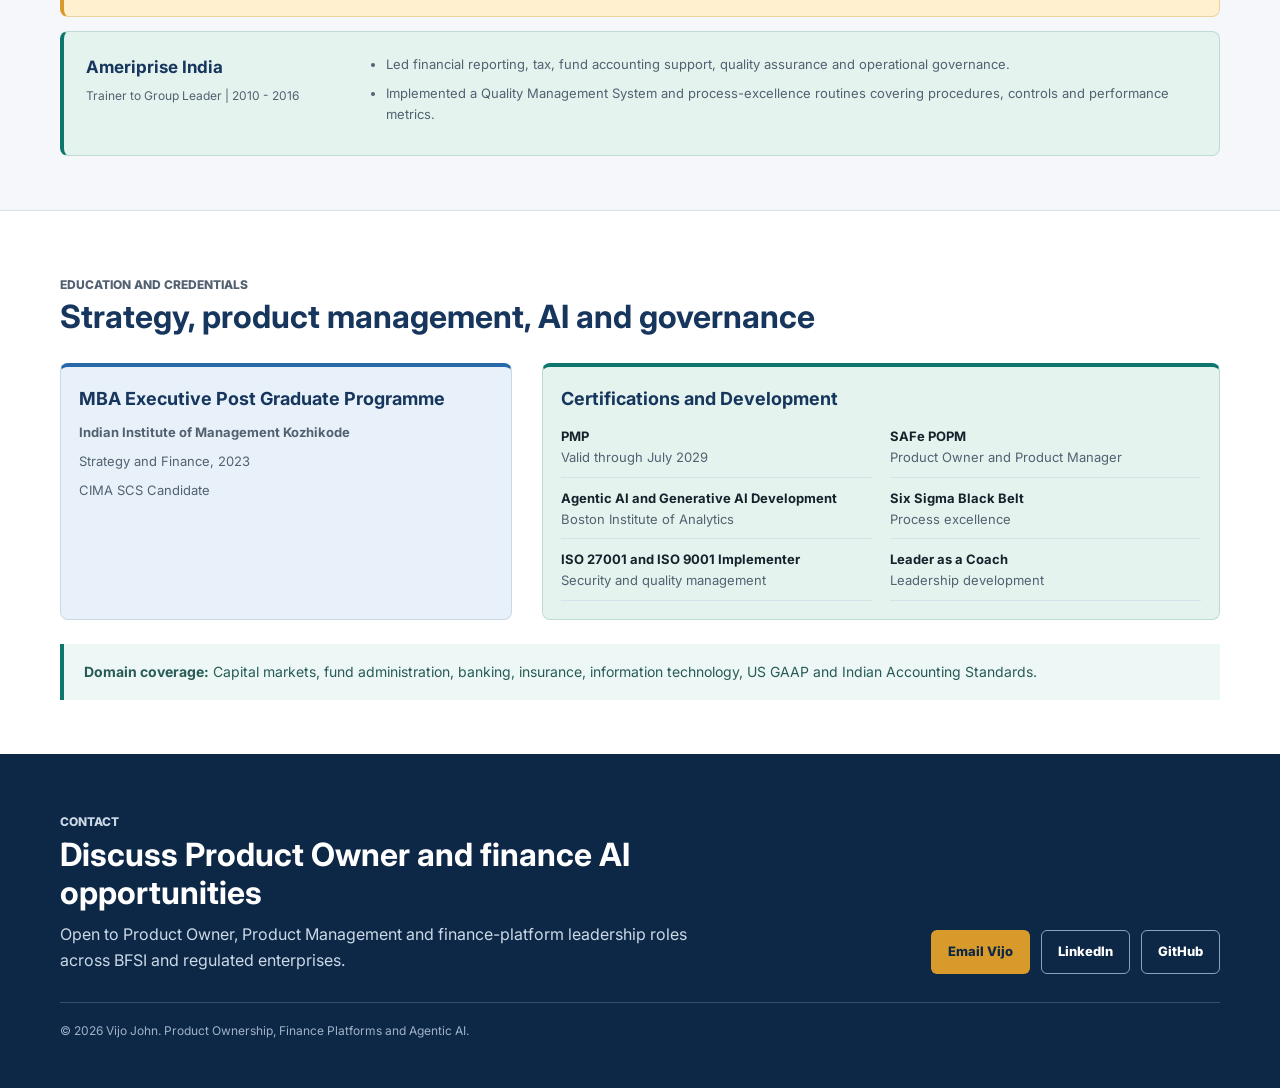
==== commit 96193414: "Remove CFO-track resume from portfolio" ====
--- a/index.html
+++ b/index.html
@@ -222,7 +222,6 @@
         <div class="actions">
           <a class="btn btn-primary" href="resume-genai.pdf" download="Vijo John - Product Owner Product Management Agentic AI BFSI Resume.pdf">Download Product Owner Resume</a>
           <a class="btn btn-secondary" href="#cases">View Product Case Studies</a>
-          <a class="btn btn-link" href="resume-cfo.pdf" target="_blank" rel="noopener">Finance Leadership Resume</a>
           <a class="btn btn-link" href="https://github.com/VijoJohn" target="_blank" rel="noopener">GitHub</a>
         </div>
         <p class="credential-line">PMP | SAFe POPM | Agentic AI and Generative AI Development | CIMA SCS Candidate</p>
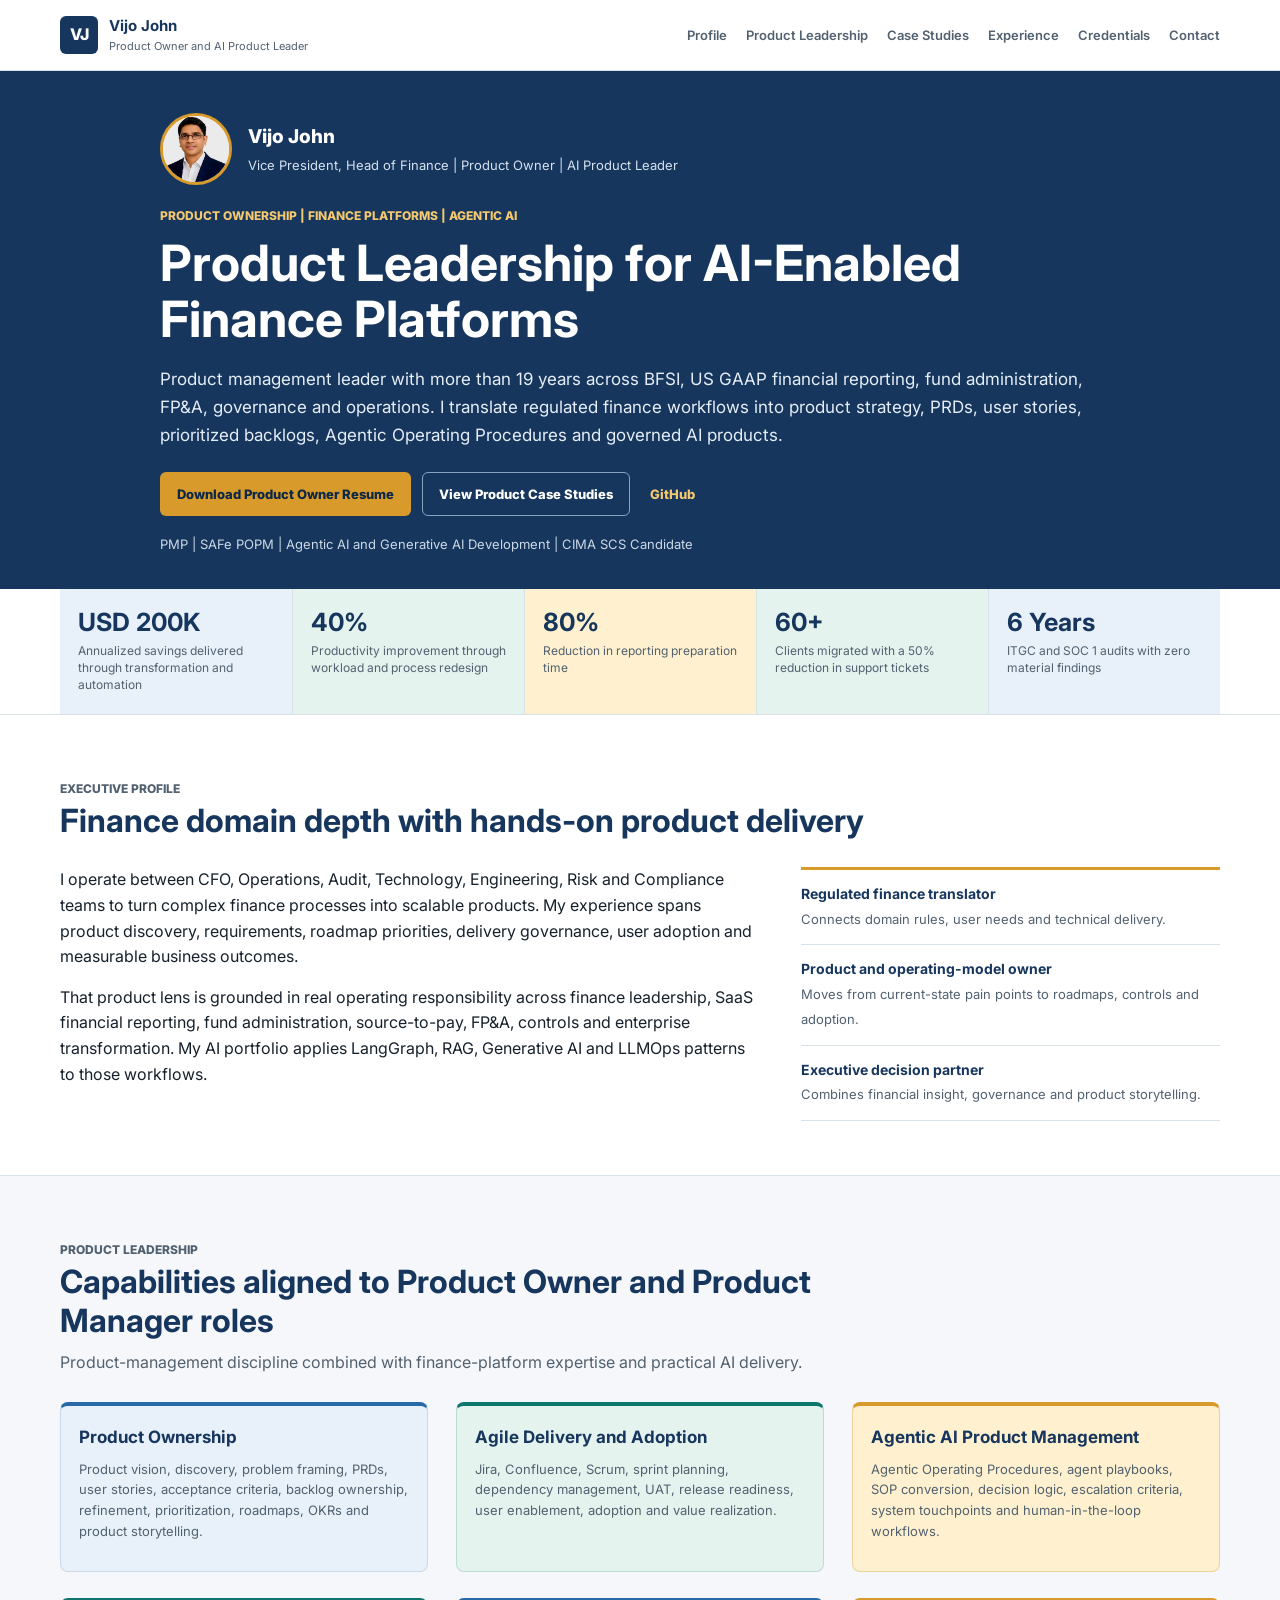
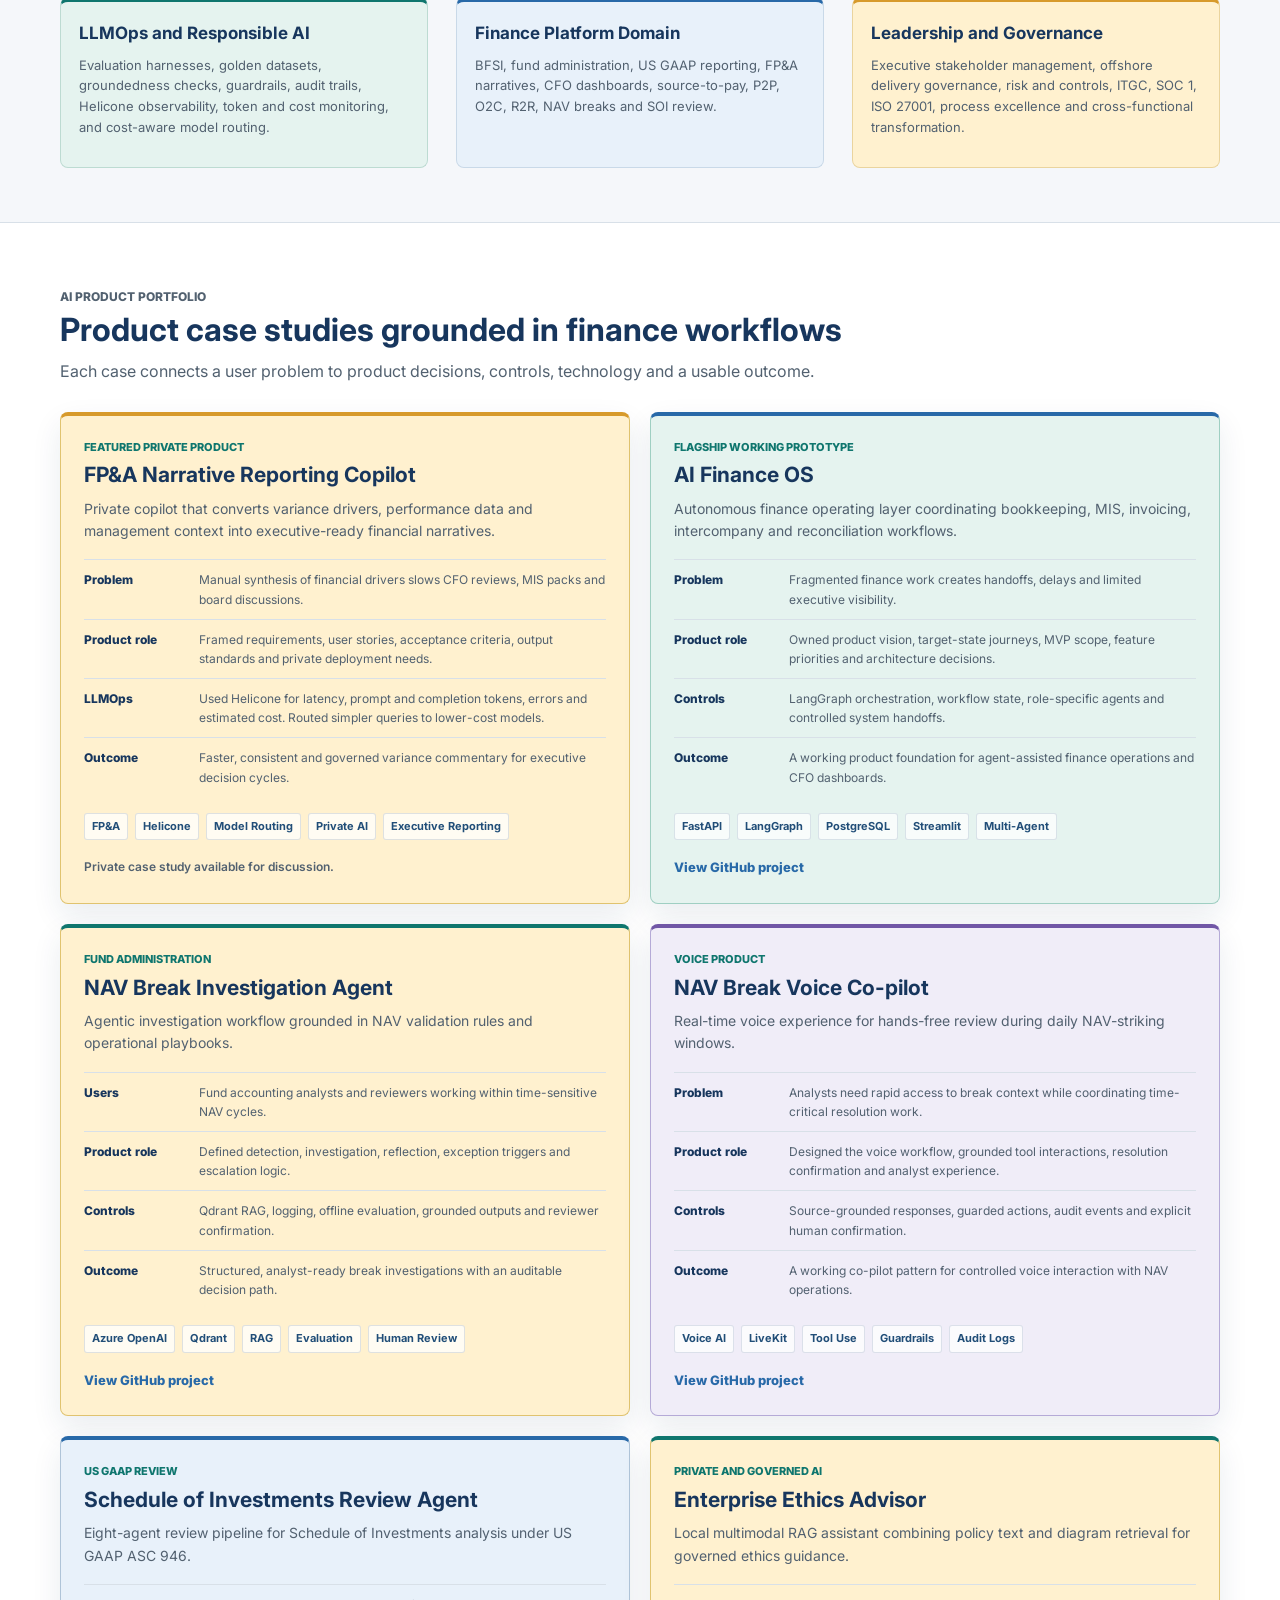
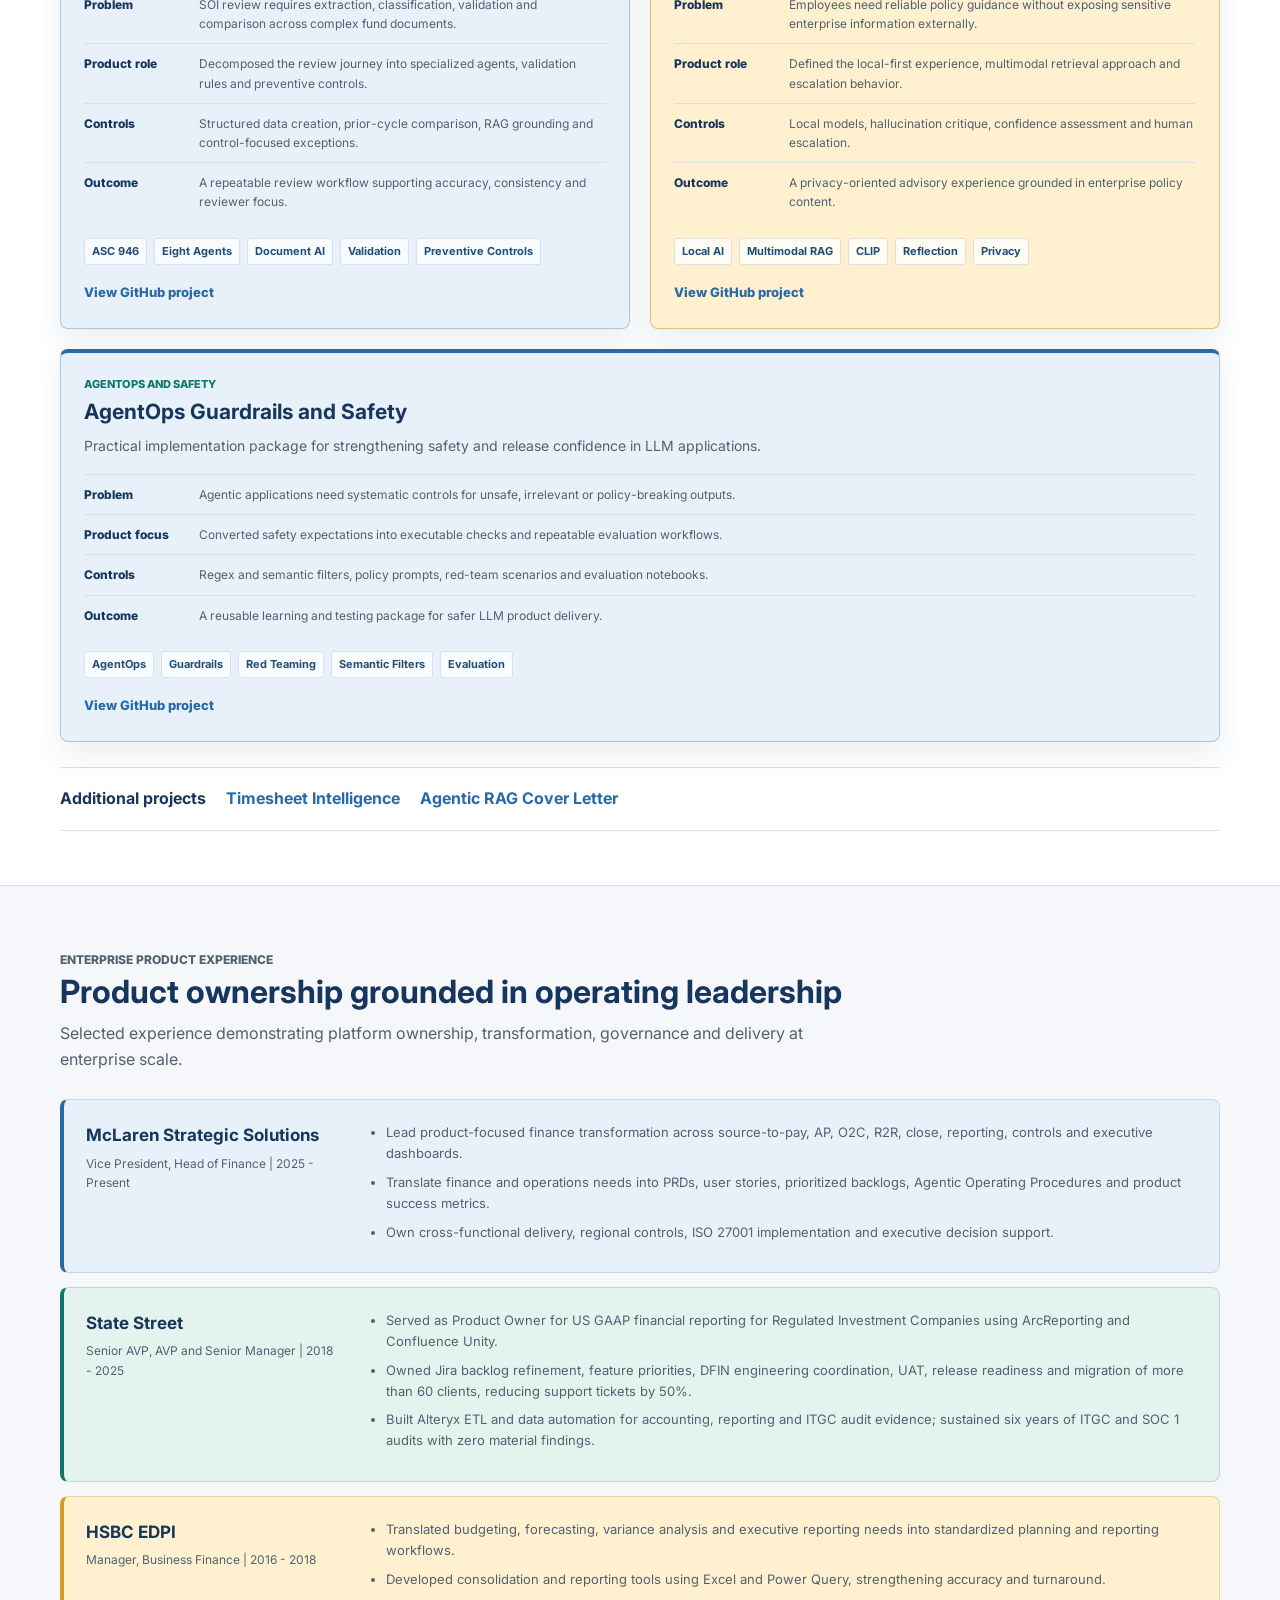
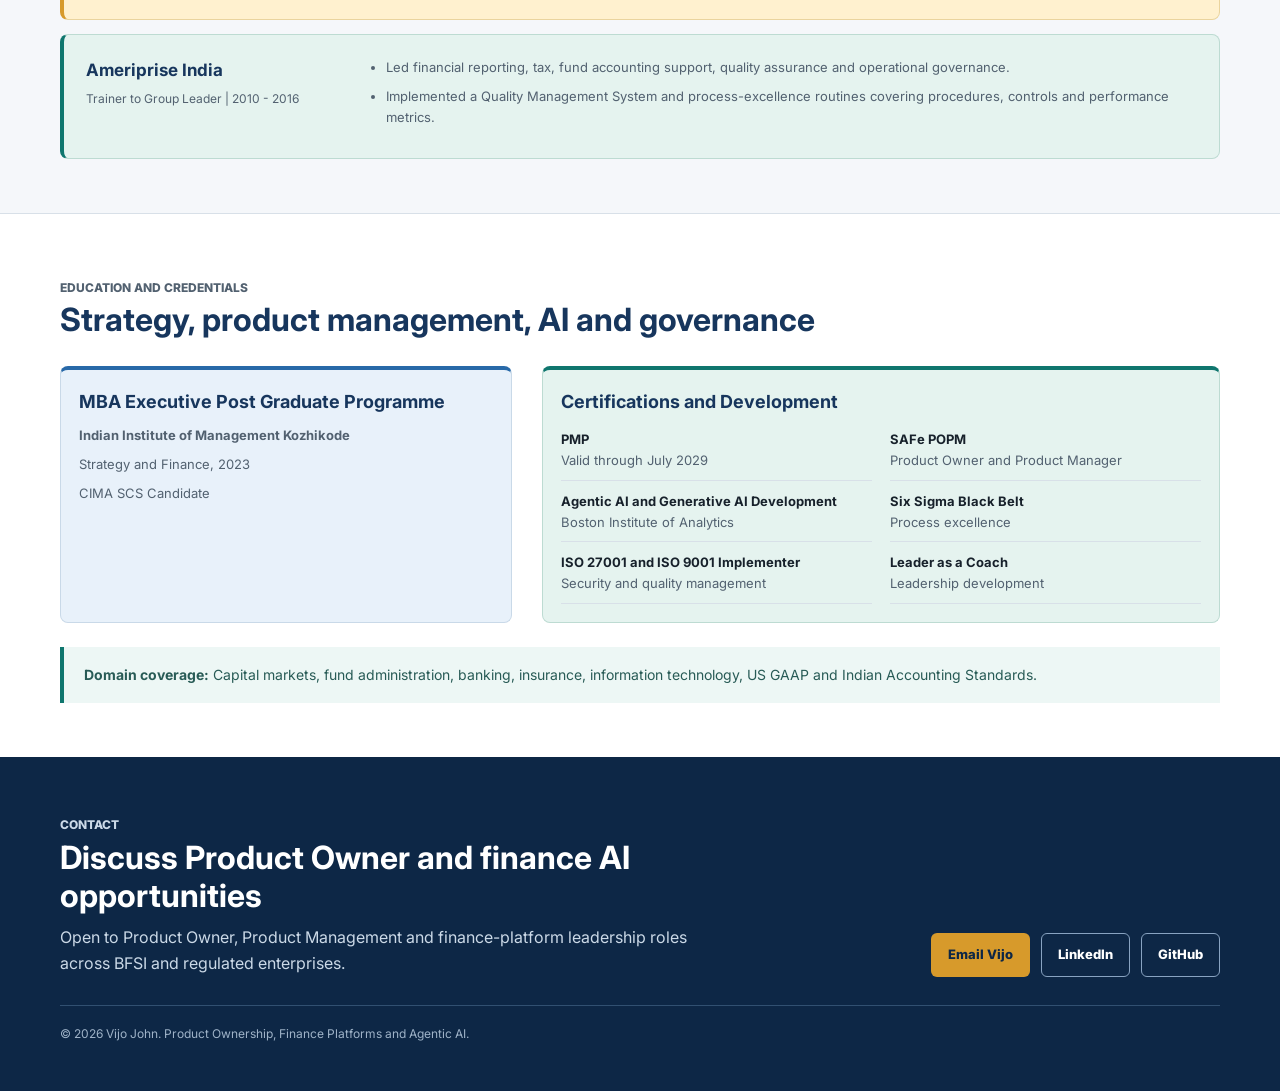
==== commit 48e6ea9e: "Strengthen case study card borders" ====
--- a/index.html
+++ b/index.html
@@ -103,14 +103,13 @@
     .capability p { margin-top: 7px; color: var(--muted); font-size: 13px; }
 
     .case-grid { display: grid; grid-template-columns: 1fr 1fr; gap: 20px; }
-    .case { border: 1px solid #c9d9e8; border-radius: 8px; padding: 23px; background: var(--tile-blue); box-shadow: var(--shadow); }
+    .case { border: 1px solid #afc4d8; border-top: 4px solid var(--blue); border-radius: 8px; padding: 23px; background: var(--tile-blue); box-shadow: var(--shadow); }
     .case:last-child:nth-child(odd) { grid-column: 1 / -1; }
-    .case-featured { border-top: 4px solid var(--gold); }
-    .case:nth-child(2n) { border-color: #bddbd2; background: var(--tile-mint); }
-    .case:nth-child(3n) { border-color: #ead49e; border-top: 4px solid var(--teal); background: var(--tile-gold); }
-    .case:nth-child(4n) { border-color: #d6cfea; background: var(--tile-violet); }
-    .case:nth-child(3n + 2) { border-top: 4px solid var(--blue); }
-    .case.case-featured { border-top-color: var(--gold); background: var(--tile-gold); }
+    .case:nth-child(2n) { border-color: #9fcfc2; border-top-color: var(--teal); background: var(--tile-mint); }
+    .case:nth-child(3n) { border-color: #e0c36f; border-top-color: var(--teal); background: var(--tile-gold); }
+    .case:nth-child(4n) { border-color: #b5aad7; border-top-color: #7157a6; background: var(--tile-violet); }
+    .case:nth-child(3n + 2) { border-top-color: var(--blue); }
+    .case.case-featured { border-color: #e0c36f; border-top-color: var(--gold); background: var(--tile-gold); }
     .case-label { color: var(--teal); font-size: 11px; font-weight: 800; text-transform: uppercase; }
     .case h3 { margin-top: 5px; color: var(--navy); font-size: 21px; line-height: 1.3; }
     .case-summary { margin-top: 9px; color: var(--muted); font-size: 14px; }
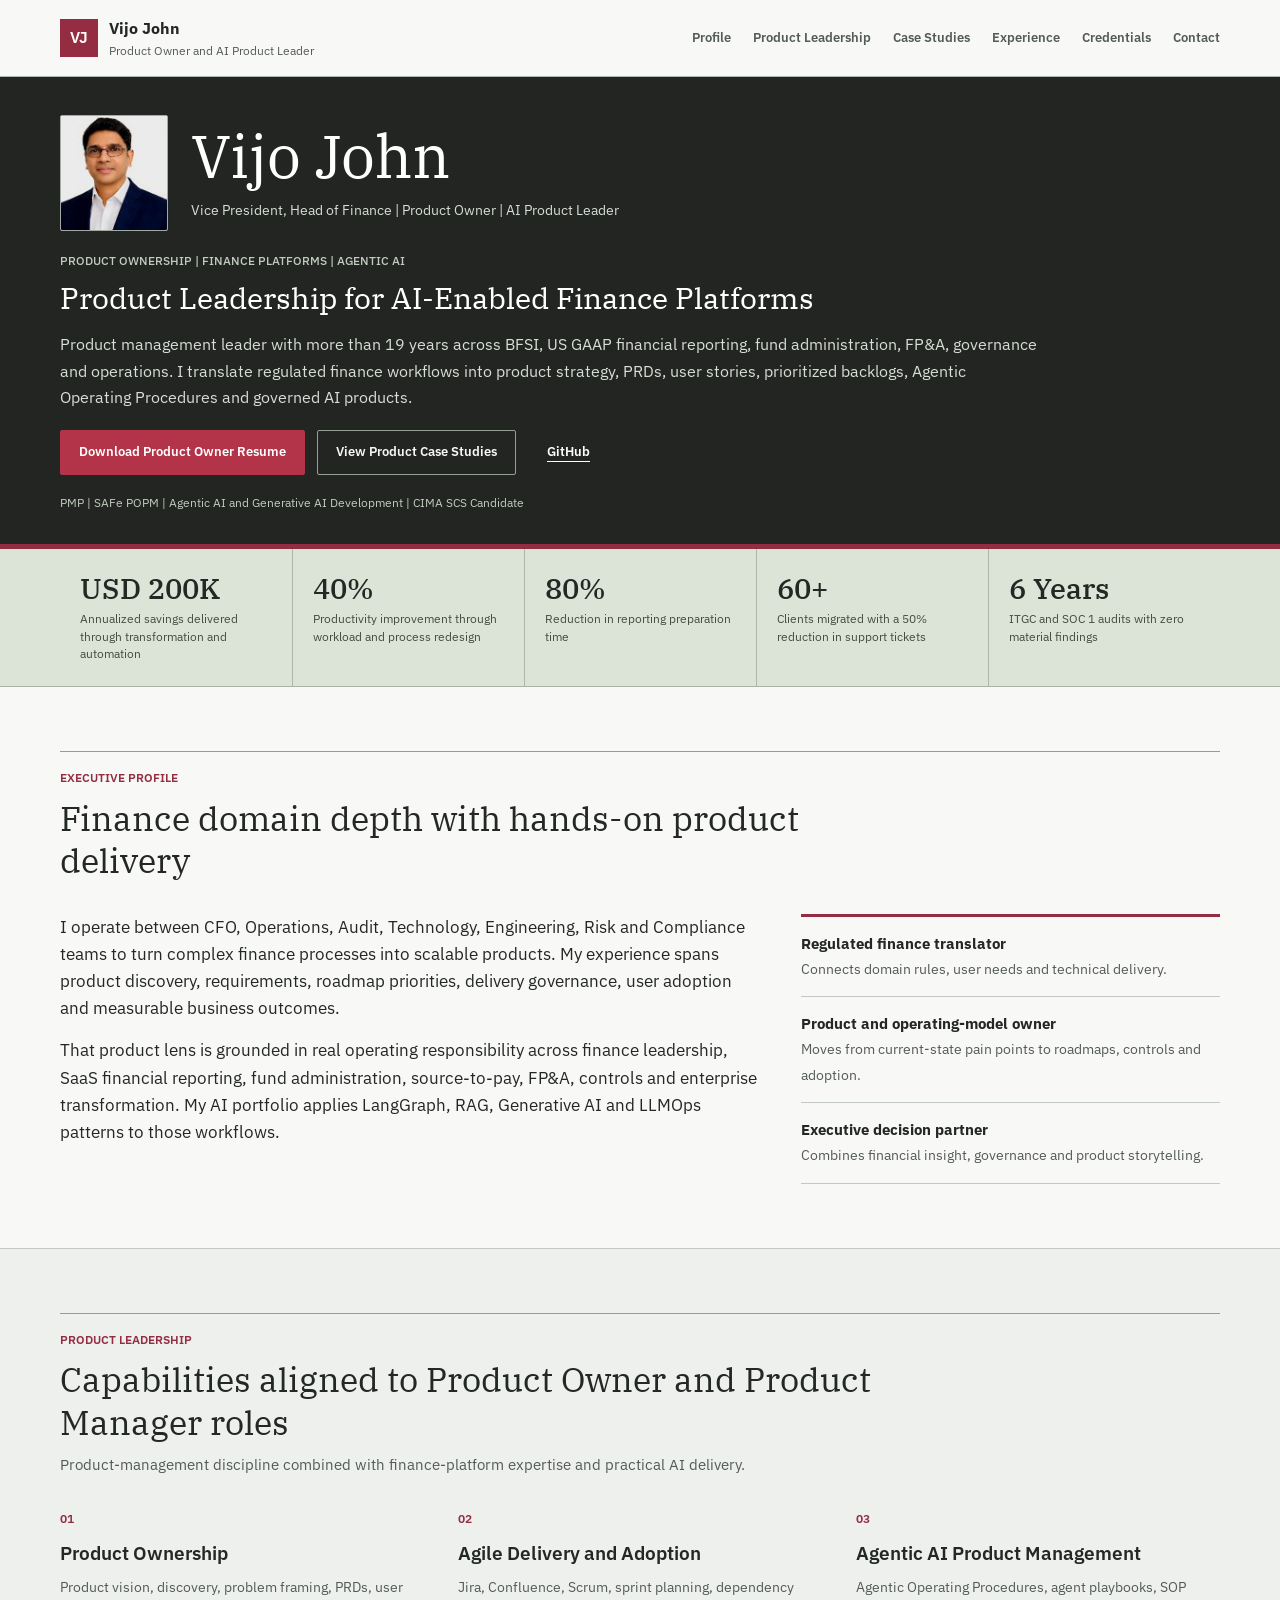
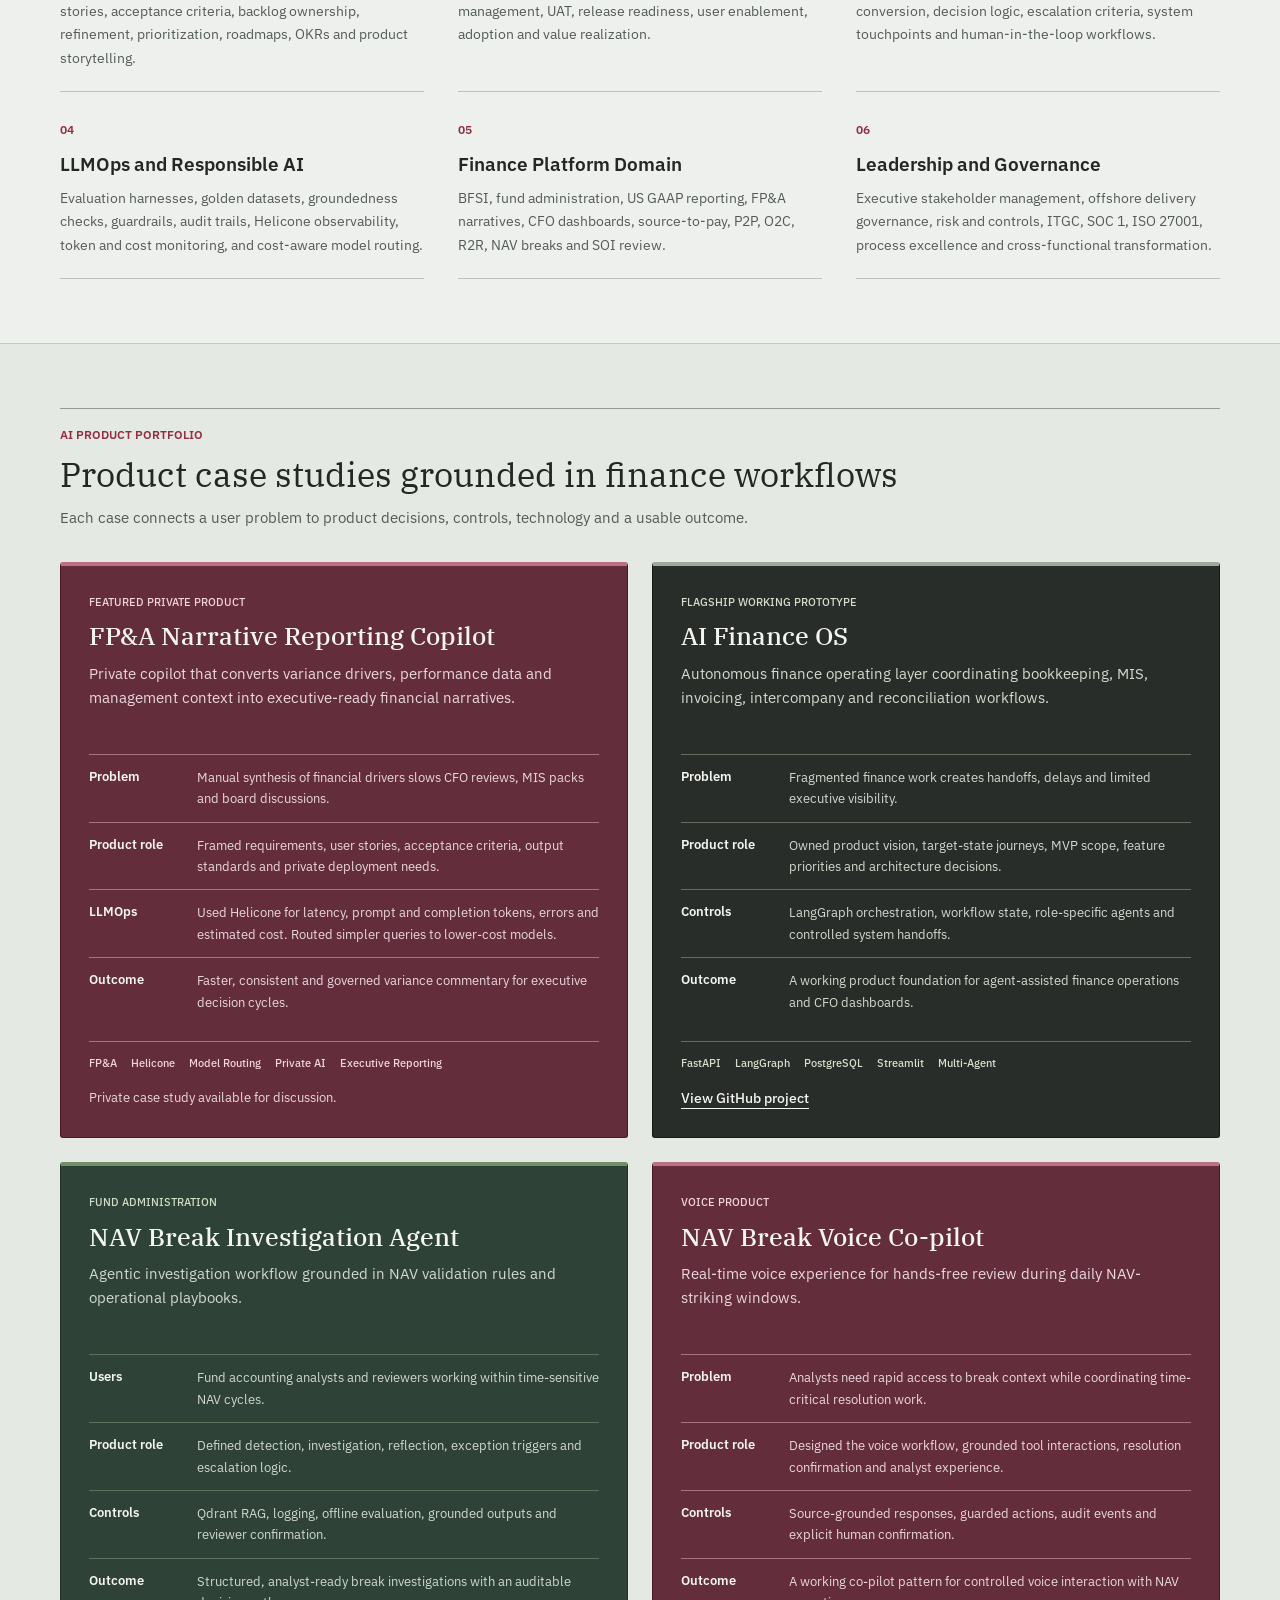
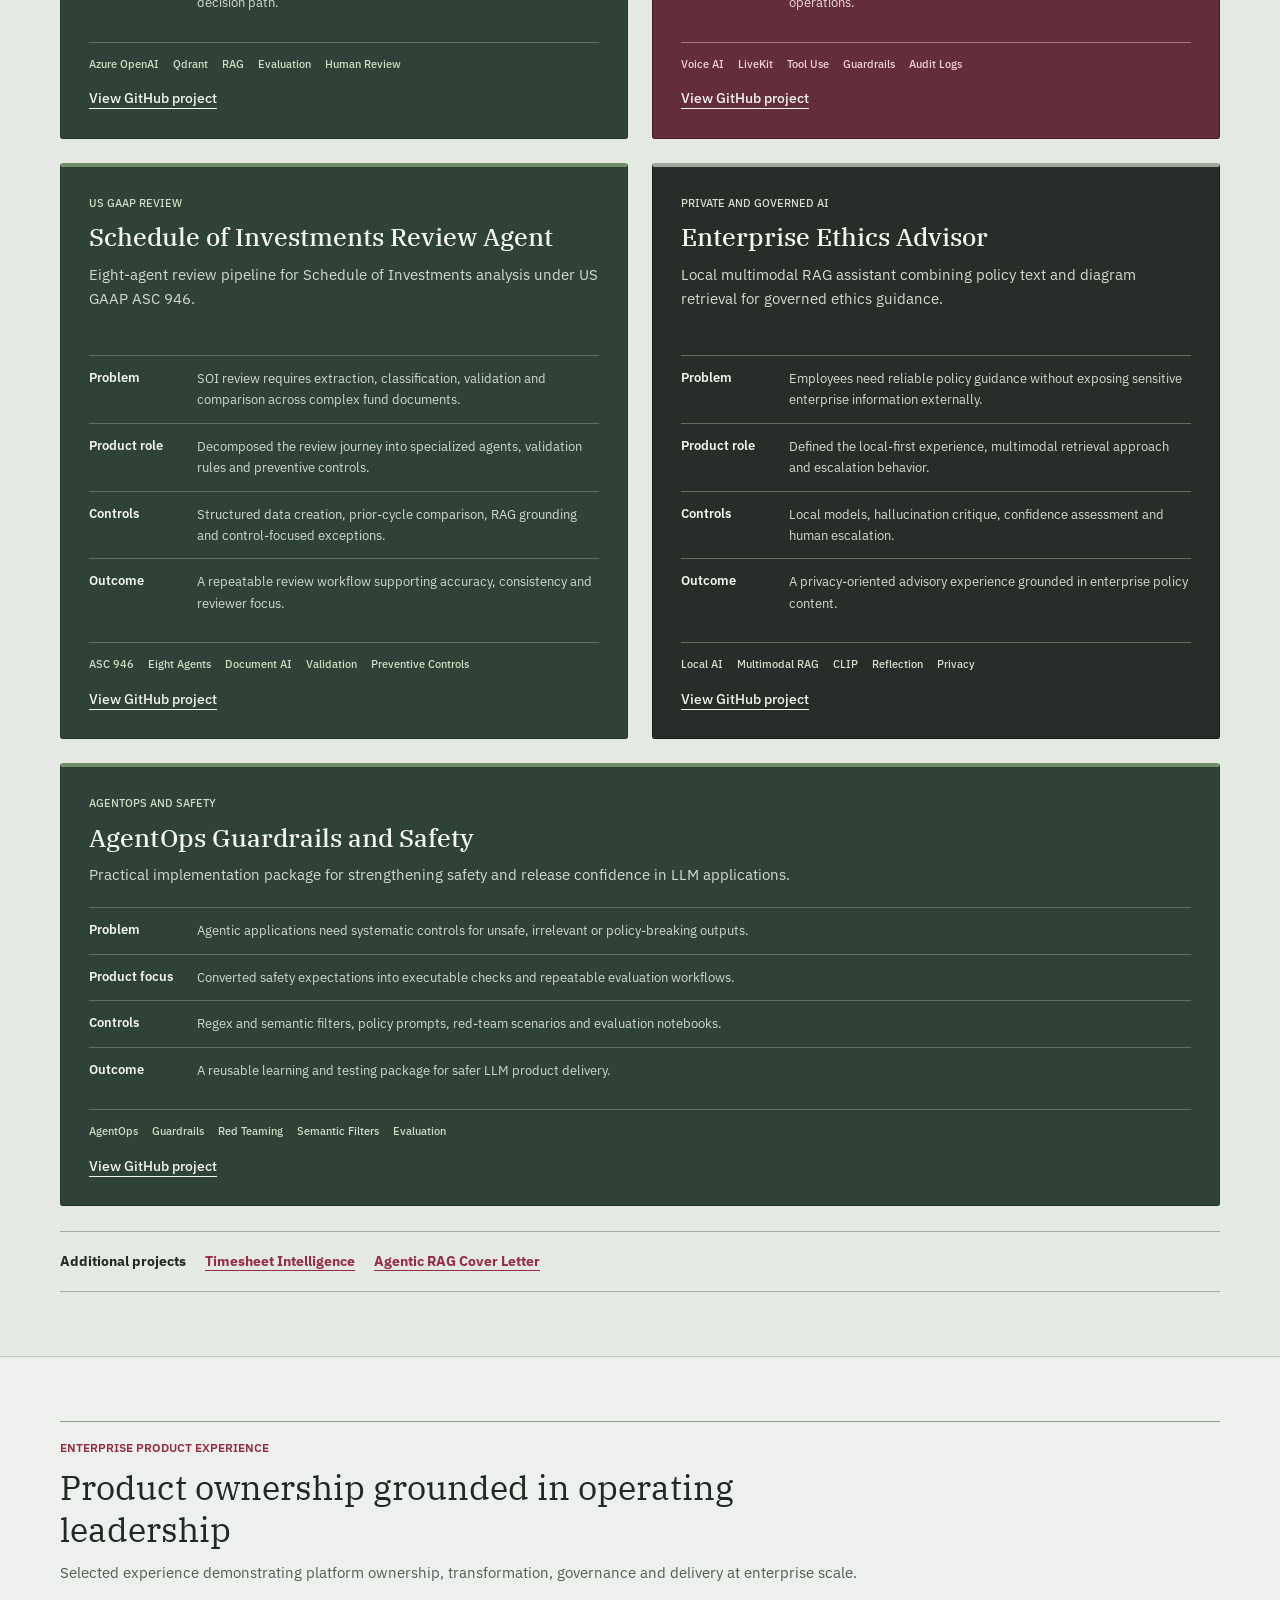
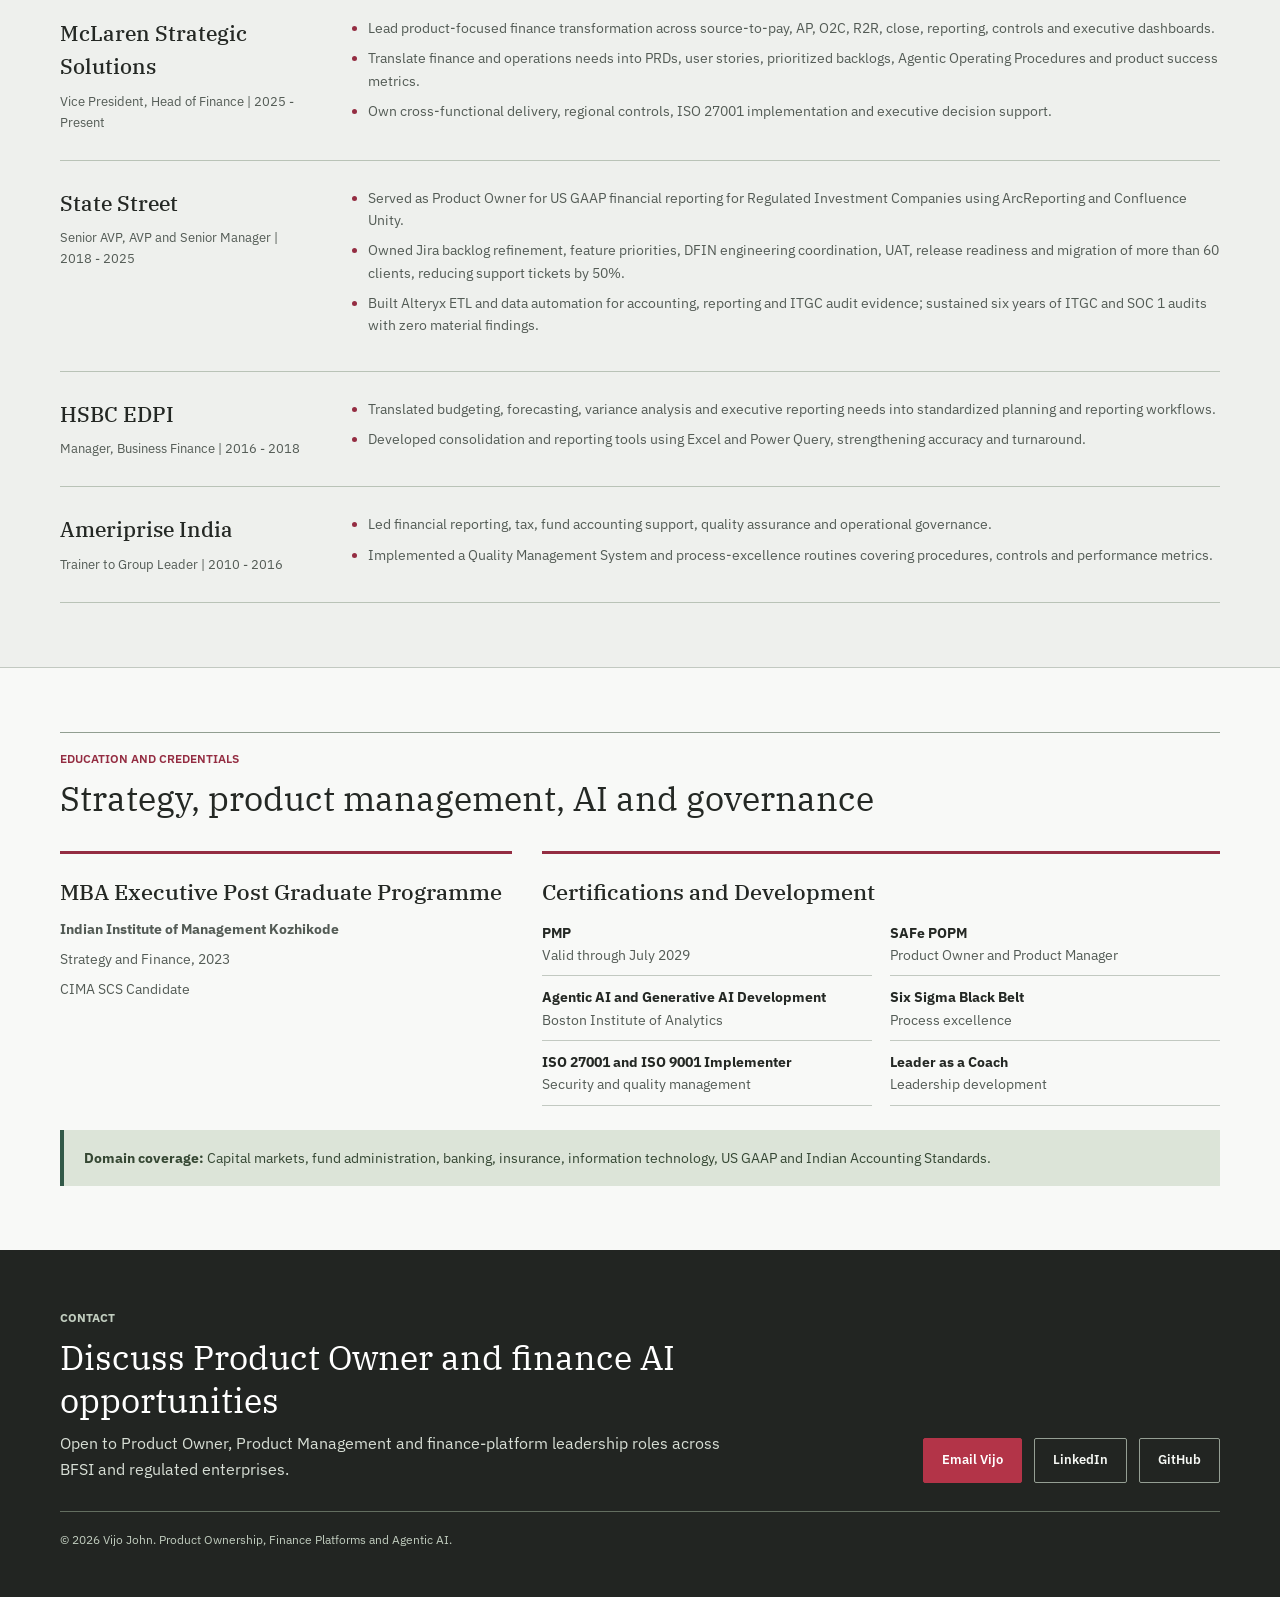
==== commit 730ee048: "Give portfolio an editorial charcoal and burgundy identity" ====
--- a/index.html
+++ b/index.html
@@ -4,7 +4,7 @@
   <meta charset="UTF-8" />
   <meta name="viewport" content="width=device-width, initial-scale=1.0" />
   <meta name="description" content="Vijo John is a Product Owner and product management leader for AI-enabled BFSI and finance platforms, with expertise in FP&A, financial reporting, fund administration, Agentic AI, Generative AI and LLMOps." />
-  <meta name="theme-color" content="#17365d" />
+  <meta name="theme-color" content="#222522" />
   <meta property="og:title" content="Vijo John | Product Owner and AI Product Management Leader" />
   <meta property="og:description" content="Product ownership, finance platform leadership and governed Agentic AI for BFSI and regulated enterprises." />
   <meta property="og:type" content="website" />
@@ -14,7 +14,7 @@
   <title>Vijo John | Product Owner and AI Product Management Leader</title>
   <link rel="preconnect" href="https://fonts.googleapis.com" />
   <link rel="preconnect" href="https://fonts.gstatic.com" crossorigin />
-  <link href="https://fonts.googleapis.com/css2?family=Inter:wght@400;500;600;700;800&display=swap" rel="stylesheet" />
+  <link href="https://fonts.googleapis.com/css2?family=IBM+Plex+Sans:wght@400;500;600;700&family=IBM+Plex+Serif:wght@400;500;600&display=swap" rel="stylesheet" />
   <style>
     :root {
       --navy: #17365d;
@@ -185,6 +185,7 @@
       .additional-projects a { display: block; margin: 8px 0 0; }
     }
   </style>
+  <link rel="stylesheet" href="portfolio.css" />
 </head>
 <body>
   <a class="skip-link" href="#main">Skip to content</a>
@@ -211,12 +212,12 @@
         <div class="identity">
           <img class="portrait" src="profile.jpg" alt="Vijo John" decoding="async" fetchpriority="high" />
           <div>
-            <div class="identity-name">Vijo John</div>
+            <h1 class="identity-name">Vijo John</h1>
             <div class="identity-role">Vice President, Head of Finance | Product Owner | AI Product Leader</div>
           </div>
         </div>
         <p class="eyebrow">Product Ownership | Finance Platforms | Agentic AI</p>
-        <h1>Product Leadership for AI-Enabled Finance Platforms</h1>
+        <p class="hero-title">Product Leadership for AI-Enabled Finance Platforms</p>
         <p class="lead">Product management leader with more than 19 years across BFSI, US GAAP financial reporting, fund administration, FP&amp;A, governance and operations. I translate regulated finance workflows into product strategy, PRDs, user stories, prioritized backlogs, Agentic Operating Procedures and governed AI products.</p>
         <div class="actions">
           <a class="btn btn-primary" href="resume-genai.pdf" download="Vijo John - Product Owner Product Management Agentic AI BFSI Resume.pdf">Download Product Owner Resume</a>
--- a/portfolio.css
+++ b/portfolio.css
@@ -0,0 +1,169 @@
+:root {
+  --navy: #242824;
+  --navy-deep: #191c19;
+  --blue: #942d42;
+  --teal: #325948;
+  --gold: #b33448;
+  --ink: #242824;
+  --muted: #535b55;
+  --paper: #eef0ed;
+  --white: #ffffff;
+  --line: #c2c9c1;
+  --shadow: none;
+}
+
+body { font-family: 'IBM Plex Sans', Arial, sans-serif; background: #f8f9f7; }
+::selection { color: #fff; background: #942d42; }
+a:focus-visible { outline: 3px solid #b33448; outline-offset: 5px; }
+.wrap { width: min(1160px, calc(100% - 64px)); }
+.nav { background: #f8f9f7; border-bottom-color: #afb7af; }
+.nav-inner { min-height: 76px; }
+.mark { border-radius: 0; background: #942d42; font-weight: 600; }
+.brand strong { font-size: 16px; }
+.brand small { font-size: 12px; }
+.links { font-size: 13px; gap: 22px; }
+.links a { padding: 8px 0; }
+
+.hero { background: #222522; padding: 38px 0 32px; border-bottom: 5px solid #942d42; }
+.hero-copy { max-width: 1160px; }
+.identity { margin-bottom: 20px; gap: 23px; }
+.portrait { width: 108px; height: 116px; flex-shrink: 0; border: 1px solid #a3aaa2; border-radius: 2px; }
+.identity-name { font-family: 'IBM Plex Serif', Georgia, serif; font-size: 60px; font-weight: 400; line-height: 1.08; }
+.identity-role { color: #d7ded5; font-size: 14px; margin-top: 10px; }
+.eyebrow { color: #c1cdbf; font-weight: 500; margin-bottom: 8px; }
+.hero-title { font-family: 'IBM Plex Serif', Georgia, serif; font-size: 30px; line-height: 1.3; max-width: 900px; }
+.lead { color: #d7ded5; max-width: 980px; font-size: 16px; line-height: 1.65; margin-top: 14px; }
+.actions { gap: 12px; margin-top: 20px; }
+.btn { border-radius: 2px; font-weight: 600; padding: 11px 18px; transition: background-color 150ms ease; }
+.btn-primary { background: #b33448; color: #fff; border-color: #b33448; }
+.btn-primary:hover { background: #942d42; }
+.btn-secondary { border-color: #959f94; color: #f6f8f4; }
+.btn-secondary:hover { background: #393f38; }
+.btn-link { color: #fff; text-decoration: underline; text-underline-offset: 5px; }
+.btn:hover, .btn:focus-visible { transform: none; }
+.credential-line { color: #c1cdbf; font-size: 12px; margin-top: 18px; }
+
+.proof-band { background: #dce4d8; border-bottom-color: #a7b4a1; }
+.proof { padding: 24px 20px; border-color: #acb9a6; }
+.proof:nth-child(n) { background: transparent; }
+.proof strong { font-family: 'IBM Plex Serif', Georgia, serif; font-size: 29px; font-weight: 500; }
+.proof span { color: #404e3b; }
+section { padding: 64px 0; }
+.band { background: #eef0ed; }
+.section-head { max-width: 100%; border-top: 1px solid #919e91; padding-top: 16px; margin-bottom: 32px; }
+.section-head .section-kicker { color: #942d42; font-size: 12px; font-weight: 600; margin-top: 0; }
+h2 { font-family: 'IBM Plex Serif', Georgia, serif; font-weight: 400; font-size: 34px; max-width: 850px; line-height: 1.25; margin-top: 9px; }
+.section-head p { font-size: 15px; max-width: 800px; }
+.profile-copy { font-size: 17px; }
+.value-list { border-top: 3px solid #942d42; }
+.value-item { padding: 15px 0; }
+.value-item strong { font-size: 15px; }
+.value-item span { font-size: 14px; }
+
+.capability-grid { gap: 28px 34px; counter-reset: capability; }
+.capability:nth-child(n) { min-height: 0; padding: 0 0 20px; border: 0; border-bottom: 1px solid #b9c3b7; border-radius: 0; background: transparent; }
+.capability::before { counter-increment: capability; content: '0' counter(capability); display: block; color: #942d42; font-size: 12px; font-weight: 600; margin-bottom: 10px; }
+.capability h3 { font-size: 19px; font-weight: 600; }
+.capability p { font-size: 14px; line-height: 1.7; }
+
+#cases { background: #e5e9e3; }
+.case-grid { gap: 24px; }
+.case:nth-child(n) {
+  --card-ink: #f4f5ef;
+  --card-muted: #d2d9cf;
+  --card-line: #61705e;
+  --card-accent: #d0dec5;
+  background: #2e4238;
+  border: 1px solid #203329;
+  border-top: 4px solid #718e68;
+  border-radius: 3px;
+  box-shadow: none;
+  padding: 28px;
+  color: var(--card-ink);
+  display: flex;
+  flex-direction: column;
+}
+.case:nth-child(2n) { background: #292d2a; border-color: #151c16; border-top-color: #9ea99a; --card-line: #646e60; --card-muted: #d5dacf; --card-accent: #d6dfcb; }
+.case:nth-child(4n), .case.case-featured { background: #642d3c; border-color: #4a1627; border-top-color: #ba6f83; --card-muted: #ead8df; --card-line: #a57382; --card-accent: #f2d4dd; }
+.case-label { color: var(--card-accent); font-weight: 500; font-size: 11px; }
+.case h3 { color: var(--card-ink); font-family: 'IBM Plex Serif', Georgia, serif; font-size: 25px; font-weight: 500; line-height: 1.3; margin-top: 9px; }
+.case-summary { color: var(--card-muted); font-size: 15px; line-height: 1.6; min-height: 72px; }
+.case-facts { margin-top: 20px; }
+.case-facts div { grid-template-columns: 92px 1fr; gap: 16px; padding: 12px 0; border-color: var(--card-line); }
+.case-facts dt { color: var(--card-ink); font-size: 13px; font-weight: 600; }
+.case-facts dd { color: var(--card-muted); font-size: 13px; line-height: 1.65; }
+.tags { gap: 6px 14px; padding-top: 13px; border-top: 1px solid var(--card-line); }
+.tags li { background: transparent; color: var(--card-accent); border: 0; padding: 0; border-radius: 0; font-size: 11px; font-weight: 500; }
+.case-action { color: var(--card-ink); font-size: 14px; font-weight: 500; text-decoration: underline; text-underline-offset: 5px; padding-top: 14px; margin-top: auto; align-self: flex-start; }
+.case-action:hover { color: var(--card-accent); }
+.case-note { color: var(--card-muted); font-size: 13px; padding-top: 14px; margin-top: auto; font-weight: 400; }
+.case a:focus-visible { outline-color: #fff; }
+.case:last-child:nth-child(odd) .case-summary { min-height: 0; }
+.additional-projects { border-color: #a4afa0; font-size: 14px; }
+.additional-projects a { text-decoration: underline; text-underline-offset: 4px; }
+
+.experience-list { gap: 0; }
+.experience-item:nth-child(n) { background: transparent; border: 0; border-bottom: 1px solid #b9c3b7; border-radius: 0; padding: 26px 0; gap: 40px; }
+.experience-item:first-child { padding-top: 0; }
+.experience-meta h3 { font-family: 'IBM Plex Serif', Georgia, serif; font-size: 21px; font-weight: 500; }
+.experience-meta p { margin-top: 8px; font-size: 13px; }
+.experience-body li { font-size: 14px; }
+.experience-body li::marker { color: #942d42; }
+.credential-block:nth-child(n) { border: 0; border-top: 3px solid #942d42; border-radius: 0; padding: 20px 0 0; background: transparent; }
+.credential-block h3 { font-family: 'IBM Plex Serif', Georgia, serif; font-size: 22px; font-weight: 500; }
+.credential-block p, .credential-list li { font-size: 14px; }
+.trust-line { border-color: #325948; background: #dce4d8; color: #354733; }
+.footer { background: #222522; }
+.footer .section-kicker { color: #c1cdbf; }
+.footer p { color: #d7ded5; }
+.copyright { border-color: #636e60; color: #c1cdbf; }
+
+@media (max-width: 1000px) {
+  .links { gap: 14px; }
+  .case { min-width: 0; }
+  .case-facts div { grid-template-columns: 1fr; gap: 4px; }
+  .case-summary { min-height: 0; }
+}
+@media (max-width: 900px) {
+  .nav-inner { min-height: auto; gap: 12px; }
+  header[id], section[id], footer[id] { scroll-margin-top: 130px; }
+  .proof-grid { grid-template-columns: repeat(5, 1fr); }
+  .proof { padding: 20px 12px; }
+  .proof:nth-child(4) { border-left: 1px solid #acb9a6; }
+  .proof strong { font-size: 23px; }
+  .experience-item:nth-child(n) { gap: 16px; }
+}
+@media (max-width: 650px) {
+  .wrap { width: calc(100% - 36px); }
+  .nav { position: relative; }
+  .nav-inner { gap: 12px; padding: 14px 0; }
+  .links { gap: 9px 12px; text-align: left; font-size: 12px; }
+  .links a { padding: 3px 0; }
+  header[id], section[id], footer[id] { scroll-margin-top: 16px; }
+  .hero { padding: 28px 0; }
+  .identity { align-items: center; gap: 16px; }
+  .portrait { width: 75px; height: 88px; }
+  .identity-name { font-size: 38px; }
+  .identity-role { font-size: 12px; line-height: 1.5; }
+  .hero-title { font-size: 25px; }
+  .eyebrow { font-size: 10px; }
+  .lead { font-size: 15px; }
+  .proof-grid { grid-template-columns: 1fr 1fr; }
+  .proof:nth-child(n) { border: 0; border-bottom: 1px solid #acb9a6; padding: 18px 12px; }
+  .proof:nth-child(2n) { border-left: 1px solid #acb9a6; }
+  .proof:last-child { grid-column: 1 / -1; border-bottom: 0; }
+  section { padding: 40px 0; }
+  h2 { font-size: 28px; }
+  .section-head { margin-bottom: 24px; }
+  .profile-copy { font-size: 16px; }
+  .case:nth-child(n) { padding: 22px 20px; }
+  .case h3 { font-size: 24px; }
+  .case-grid { gap: 20px; }
+  .case-facts dd { font-size: 14px; }
+  .capability-grid { gap: 24px; }
+  .additional-projects a { margin-left: 0; }
+}
+@media (prefers-reduced-motion: reduce) {
+  html { scroll-behavior: auto; }
+  .btn { transition: none; }
+}
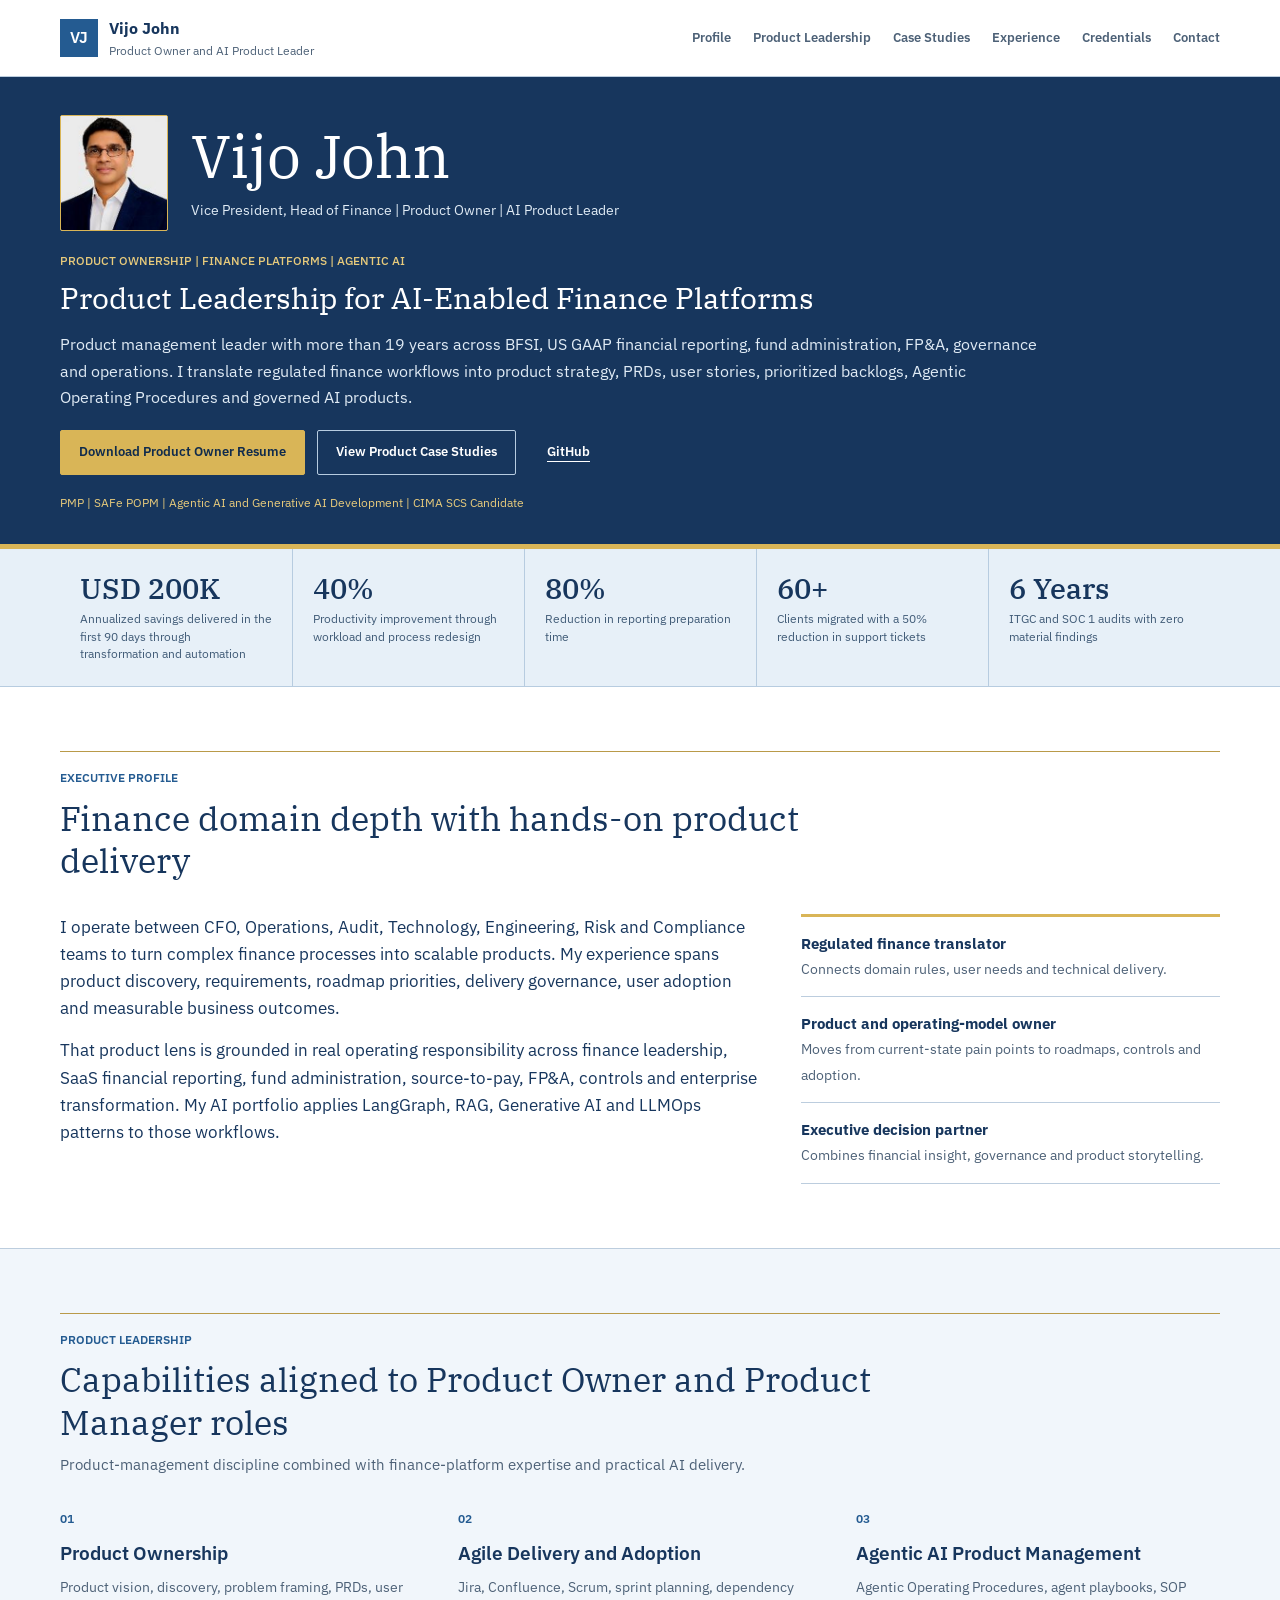
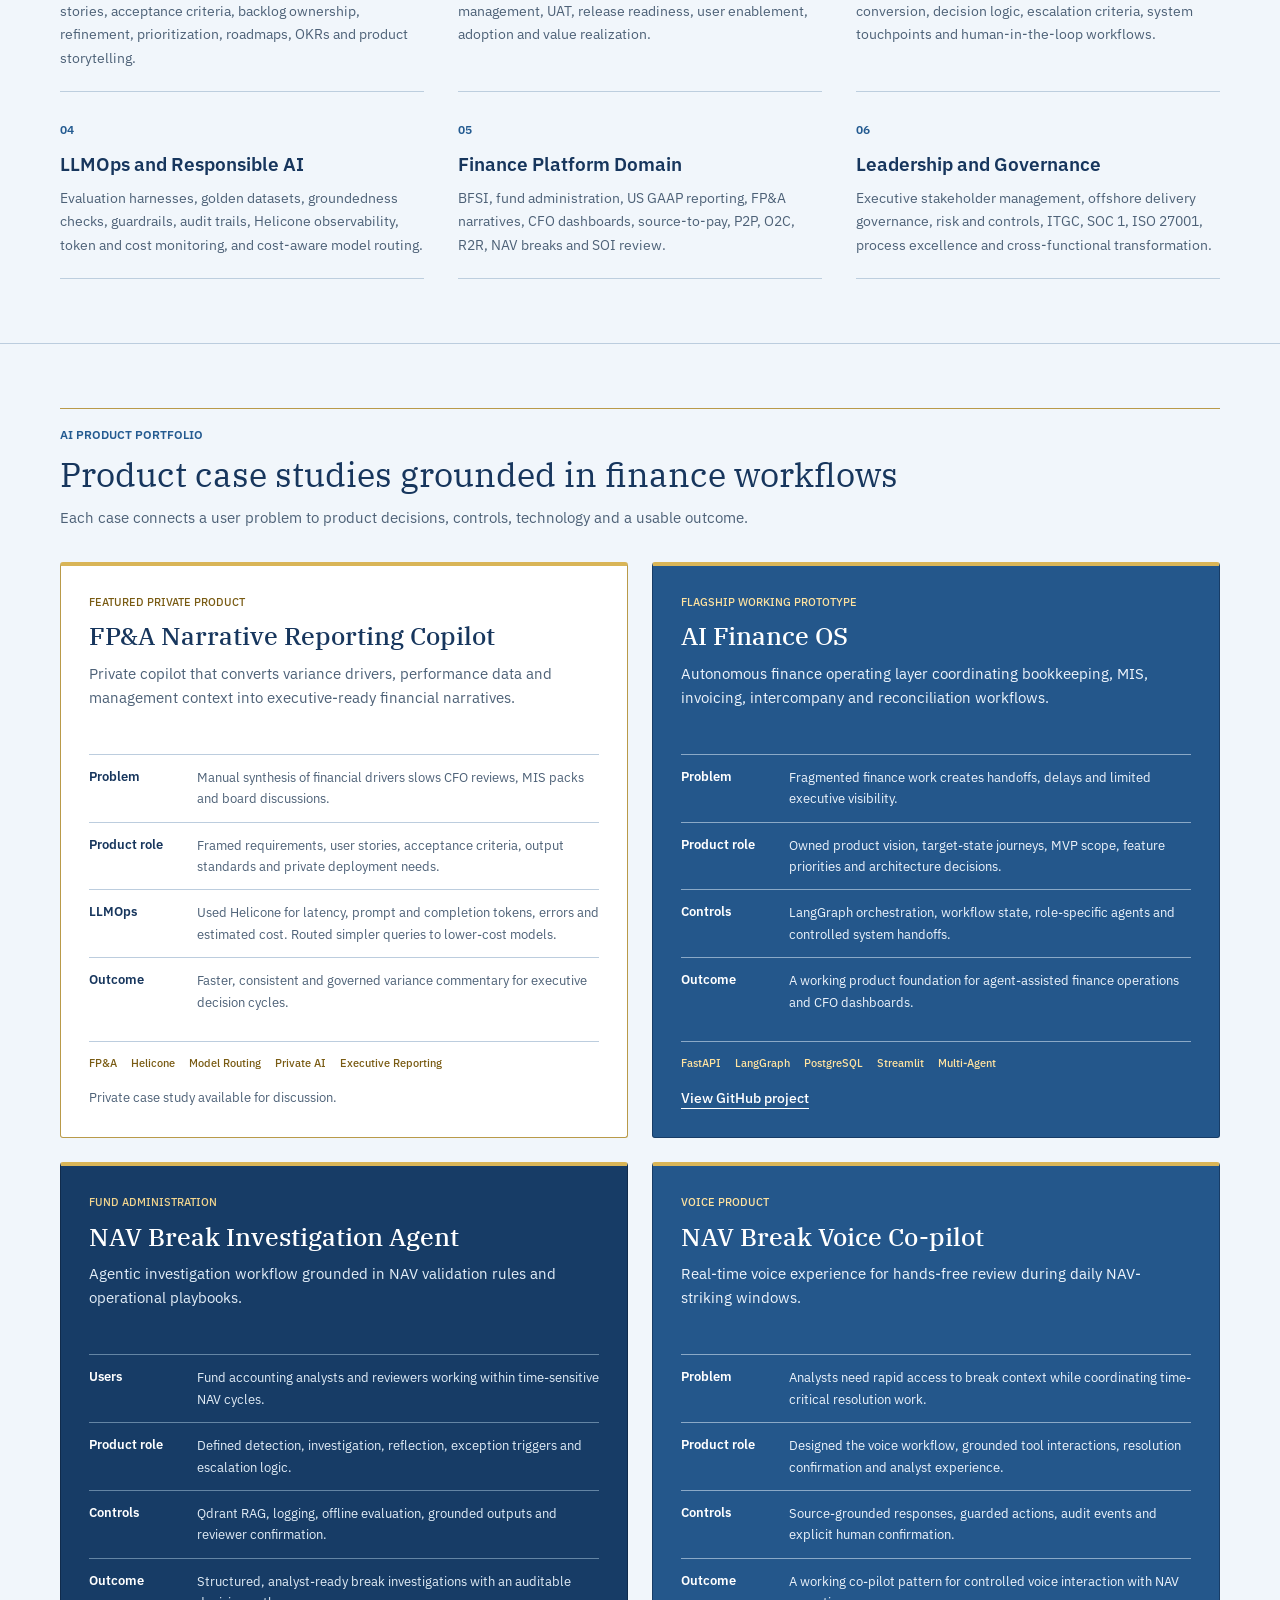
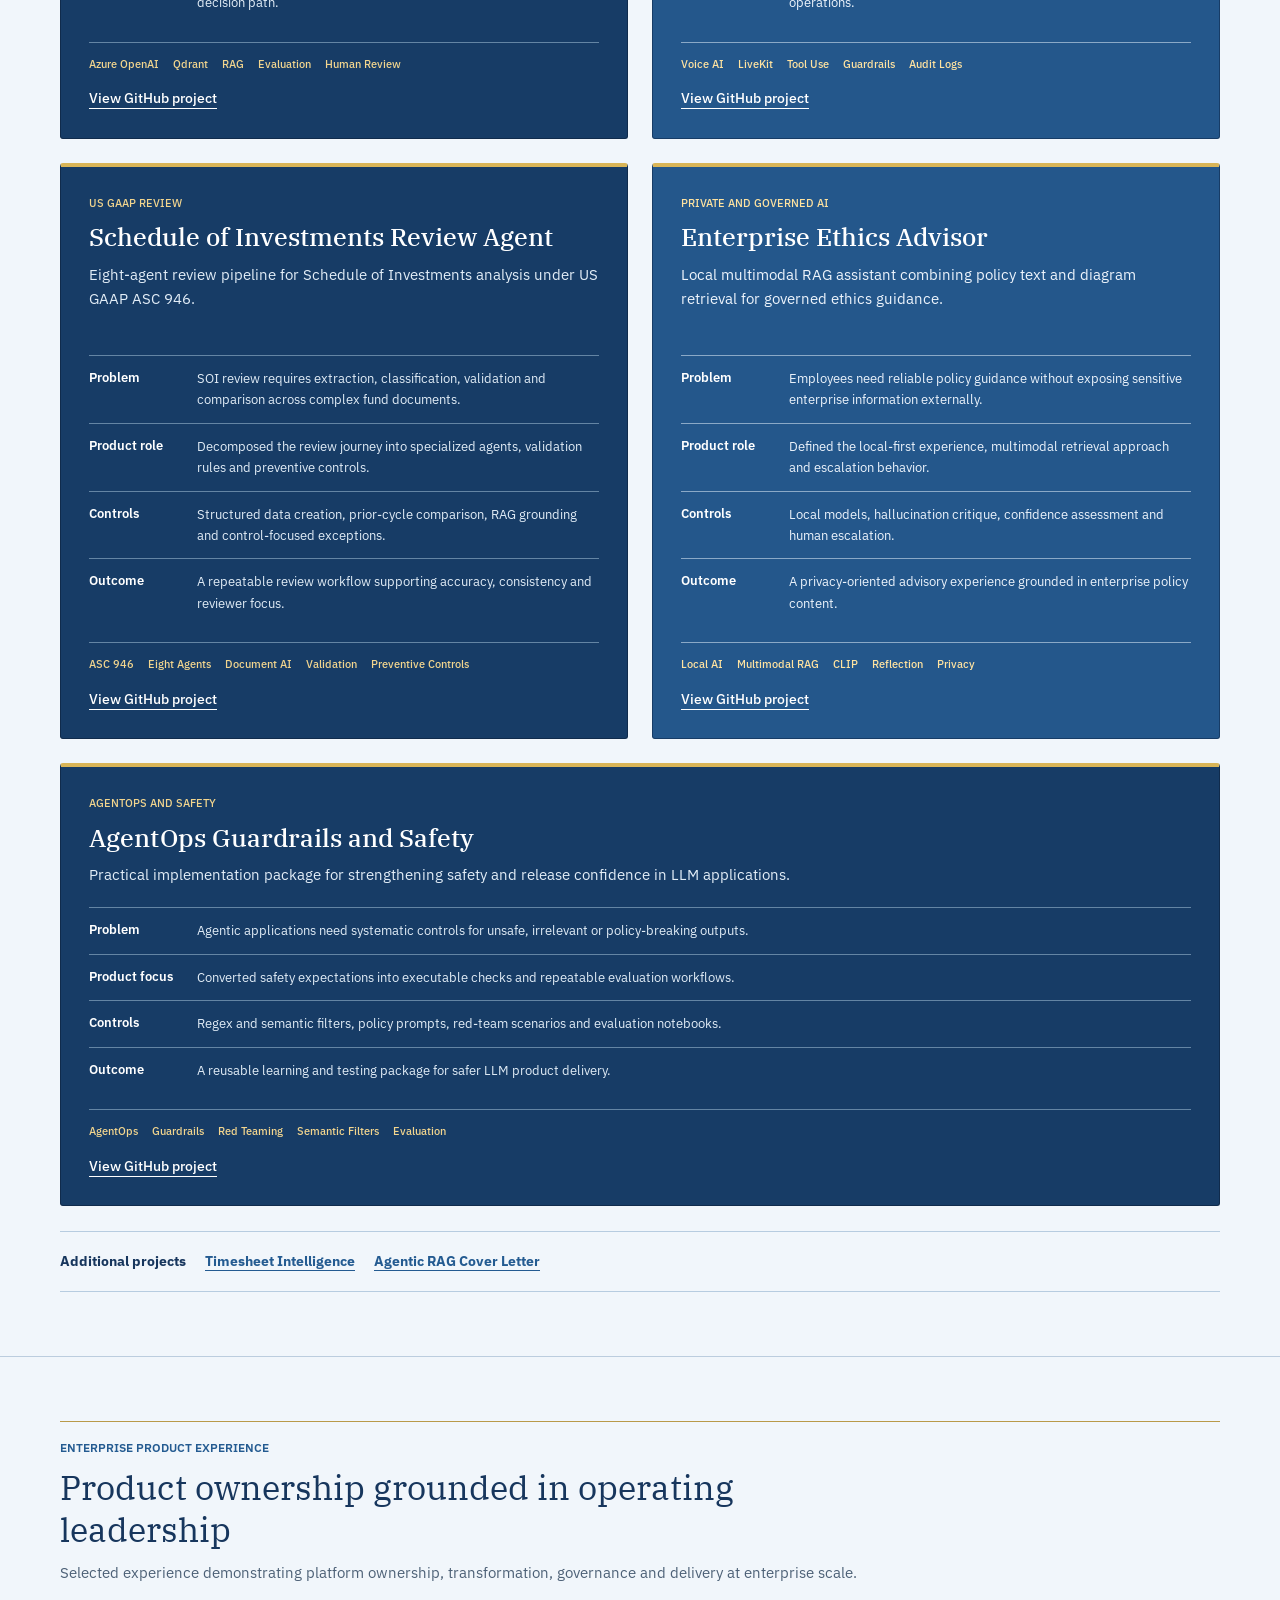
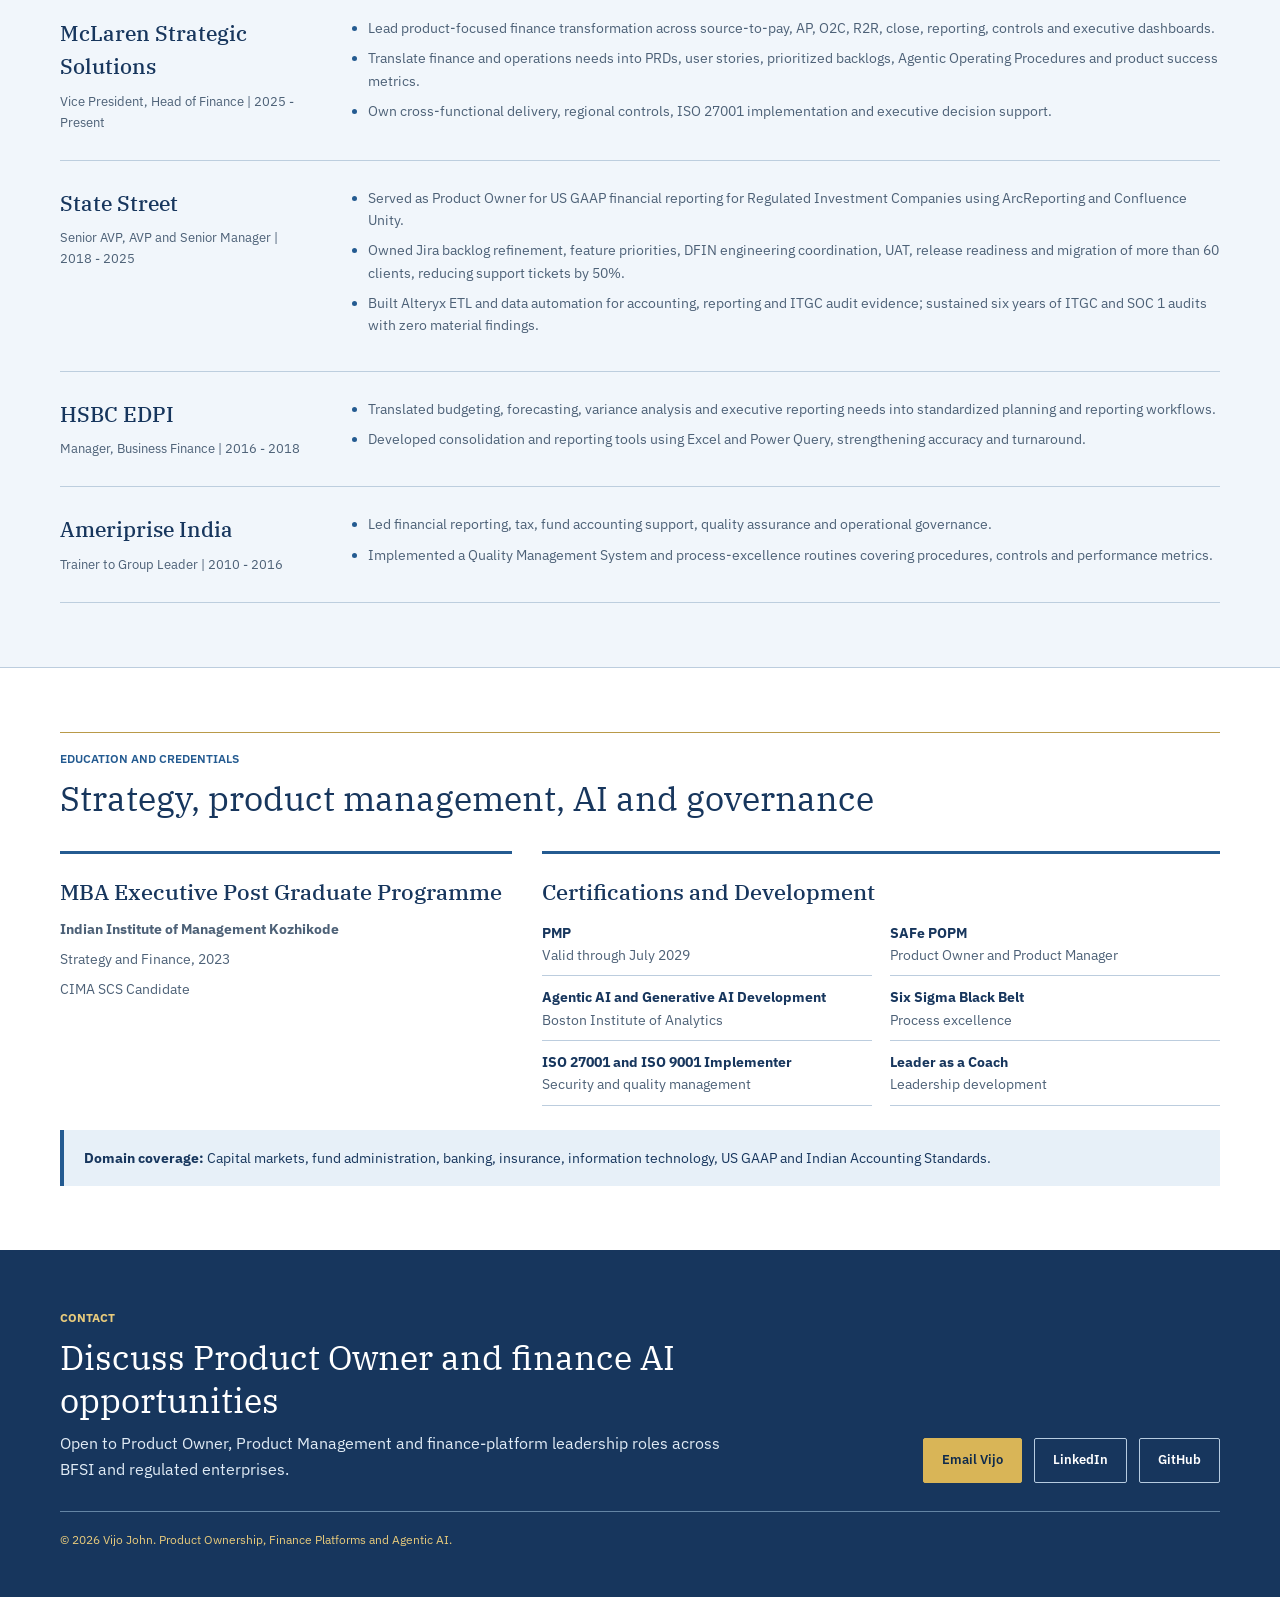
==== commit ca912cb6: "Use blue white and gold palette and clarify first 90 days savings" ====
--- a/index.html
+++ b/index.html
@@ -4,7 +4,7 @@
   <meta charset="UTF-8" />
   <meta name="viewport" content="width=device-width, initial-scale=1.0" />
   <meta name="description" content="Vijo John is a Product Owner and product management leader for AI-enabled BFSI and finance platforms, with expertise in FP&A, financial reporting, fund administration, Agentic AI, Generative AI and LLMOps." />
-  <meta name="theme-color" content="#222522" />
+  <meta name="theme-color" content="#17365d" />
   <meta property="og:title" content="Vijo John | Product Owner and AI Product Management Leader" />
   <meta property="og:description" content="Product ownership, finance platform leadership and governed Agentic AI for BFSI and regulated enterprises." />
   <meta property="og:type" content="website" />
@@ -185,7 +185,7 @@
       .additional-projects a { display: block; margin: 8px 0 0; }
     }
   </style>
-  <link rel="stylesheet" href="portfolio.css" />
+  <link rel="stylesheet" href="portfolio.css?v=blue-white-gold" />
 </head>
 <body>
   <a class="skip-link" href="#main">Skip to content</a>
@@ -230,7 +230,7 @@
 
     <aside class="proof-band" aria-label="Verified career outcomes">
       <div class="wrap proof-grid">
-        <div class="proof"><strong>USD 200K</strong><span>Annualized savings delivered through transformation and automation</span></div>
+        <div class="proof"><strong>USD 200K</strong><span>Annualized savings delivered in the first 90 days through transformation and automation</span></div>
         <div class="proof"><strong>40%</strong><span>Productivity improvement through workload and process redesign</span></div>
         <div class="proof"><strong>80%</strong><span>Reduction in reporting preparation time</span></div>
         <div class="proof"><strong>60+</strong><span>Clients migrated with a 50% reduction in support tickets</span></div>
--- a/portfolio.css
+++ b/portfolio.css
@@ -1,81 +1,81 @@
 :root {
-  --navy: #242824;
-  --navy-deep: #191c19;
-  --blue: #942d42;
-  --teal: #325948;
-  --gold: #b33448;
-  --ink: #242824;
-  --muted: #535b55;
-  --paper: #eef0ed;
+  --navy: #17365d;
+  --navy-deep: #102b4c;
+  --blue: #245b91;
+  --teal: #245b91;
+  --gold: #d9b557;
+  --ink: #17365d;
+  --muted: #4d6177;
+  --paper: #f1f6fb;
   --white: #ffffff;
-  --line: #c2c9c1;
+  --line: #bccdde;
   --shadow: none;
 }
 
-body { font-family: 'IBM Plex Sans', Arial, sans-serif; background: #f8f9f7; }
-::selection { color: #fff; background: #942d42; }
-a:focus-visible { outline: 3px solid #b33448; outline-offset: 5px; }
+body { font-family: 'IBM Plex Sans', Arial, sans-serif; background: #ffffff; }
+::selection { color: #fff; background: #245b91; }
+a:focus-visible { outline: 3px solid #d9b557; outline-offset: 5px; }
 .wrap { width: min(1160px, calc(100% - 64px)); }
-.nav { background: #f8f9f7; border-bottom-color: #afb7af; }
+.nav { background: #ffffff; border-bottom-color: #bccdde; }
 .nav-inner { min-height: 76px; }
-.mark { border-radius: 0; background: #942d42; font-weight: 600; }
+.mark { border-radius: 0; background: #245b91; font-weight: 600; }
 .brand strong { font-size: 16px; }
 .brand small { font-size: 12px; }
 .links { font-size: 13px; gap: 22px; }
 .links a { padding: 8px 0; }
 
-.hero { background: #222522; padding: 38px 0 32px; border-bottom: 5px solid #942d42; }
+.hero { background: #17365d; padding: 38px 0 32px; border-bottom: 5px solid #d9b557; }
 .hero-copy { max-width: 1160px; }
 .identity { margin-bottom: 20px; gap: 23px; }
-.portrait { width: 108px; height: 116px; flex-shrink: 0; border: 1px solid #a3aaa2; border-radius: 2px; }
+.portrait { width: 108px; height: 116px; flex-shrink: 0; border: 1px solid #d9b557; border-radius: 2px; }
 .identity-name { font-family: 'IBM Plex Serif', Georgia, serif; font-size: 60px; font-weight: 400; line-height: 1.08; }
-.identity-role { color: #d7ded5; font-size: 14px; margin-top: 10px; }
-.eyebrow { color: #c1cdbf; font-weight: 500; margin-bottom: 8px; }
+.identity-role { color: #e0ebf5; font-size: 14px; margin-top: 10px; }
+.eyebrow { color: #e8cb7c; font-weight: 500; margin-bottom: 8px; }
 .hero-title { font-family: 'IBM Plex Serif', Georgia, serif; font-size: 30px; line-height: 1.3; max-width: 900px; }
-.lead { color: #d7ded5; max-width: 980px; font-size: 16px; line-height: 1.65; margin-top: 14px; }
+.lead { color: #e0ebf5; max-width: 980px; font-size: 16px; line-height: 1.65; margin-top: 14px; }
 .actions { gap: 12px; margin-top: 20px; }
 .btn { border-radius: 2px; font-weight: 600; padding: 11px 18px; transition: background-color 150ms ease; }
-.btn-primary { background: #b33448; color: #fff; border-color: #b33448; }
-.btn-primary:hover { background: #942d42; }
-.btn-secondary { border-color: #959f94; color: #f6f8f4; }
-.btn-secondary:hover { background: #393f38; }
+.btn-primary { background: #d9b557; color: #102b4c; border-color: #d9b557; }
+.btn-primary:hover { background: #edcf82; }
+.btn-secondary { border-color: #b7cce0; color: #ffffff; }
+.btn-secondary:hover { background: #26517d; }
 .btn-link { color: #fff; text-decoration: underline; text-underline-offset: 5px; }
 .btn:hover, .btn:focus-visible { transform: none; }
-.credential-line { color: #c1cdbf; font-size: 12px; margin-top: 18px; }
+.credential-line { color: #e8cb7c; font-size: 12px; margin-top: 18px; }
 
-.proof-band { background: #dce4d8; border-bottom-color: #a7b4a1; }
-.proof { padding: 24px 20px; border-color: #acb9a6; }
+.proof-band { background: #e7f0f8; border-bottom-color: #b7cce0; }
+.proof { padding: 24px 20px; border-color: #b7cce0; }
 .proof:nth-child(n) { background: transparent; }
 .proof strong { font-family: 'IBM Plex Serif', Georgia, serif; font-size: 29px; font-weight: 500; }
-.proof span { color: #404e3b; }
+.proof span { color: #405b77; }
 section { padding: 64px 0; }
-.band { background: #eef0ed; }
-.section-head { max-width: 100%; border-top: 1px solid #919e91; padding-top: 16px; margin-bottom: 32px; }
-.section-head .section-kicker { color: #942d42; font-size: 12px; font-weight: 600; margin-top: 0; }
+.band { background: #f1f6fb; }
+.section-head { max-width: 100%; border-top: 1px solid #b99a49; padding-top: 16px; margin-bottom: 32px; }
+.section-head .section-kicker { color: #245b91; font-size: 12px; font-weight: 600; margin-top: 0; }
 h2 { font-family: 'IBM Plex Serif', Georgia, serif; font-weight: 400; font-size: 34px; max-width: 850px; line-height: 1.25; margin-top: 9px; }
 .section-head p { font-size: 15px; max-width: 800px; }
 .profile-copy { font-size: 17px; }
-.value-list { border-top: 3px solid #942d42; }
+.value-list { border-top: 3px solid #d9b557; }
 .value-item { padding: 15px 0; }
 .value-item strong { font-size: 15px; }
 .value-item span { font-size: 14px; }
 
 .capability-grid { gap: 28px 34px; counter-reset: capability; }
-.capability:nth-child(n) { min-height: 0; padding: 0 0 20px; border: 0; border-bottom: 1px solid #b9c3b7; border-radius: 0; background: transparent; }
-.capability::before { counter-increment: capability; content: '0' counter(capability); display: block; color: #942d42; font-size: 12px; font-weight: 600; margin-bottom: 10px; }
+.capability:nth-child(n) { min-height: 0; padding: 0 0 20px; border: 0; border-bottom: 1px solid #bdcede; border-radius: 0; background: transparent; }
+.capability::before { counter-increment: capability; content: '0' counter(capability); display: block; color: #245b91; font-size: 12px; font-weight: 600; margin-bottom: 10px; }
 .capability h3 { font-size: 19px; font-weight: 600; }
 .capability p { font-size: 14px; line-height: 1.7; }
 
-#cases { background: #e5e9e3; }
+#cases { background: #f1f6fb; }
 .case-grid { gap: 24px; }
 .case:nth-child(n) {
-  --card-ink: #f4f5ef;
-  --card-muted: #d2d9cf;
-  --card-line: #61705e;
-  --card-accent: #d0dec5;
-  background: #2e4238;
-  border: 1px solid #203329;
-  border-top: 4px solid #718e68;
+  --card-ink: #ffffff;
+  --card-muted: #e2edf7;
+  --card-line: #6485a4;
+  --card-accent: #f2d58e;
+  background: #173c66;
+  border: 1px solid #102b4c;
+  border-top: 4px solid #d9b557;
   border-radius: 3px;
   box-shadow: none;
   padding: 28px;
@@ -83,8 +83,8 @@
   display: flex;
   flex-direction: column;
 }
-.case:nth-child(2n) { background: #292d2a; border-color: #151c16; border-top-color: #9ea99a; --card-line: #646e60; --card-muted: #d5dacf; --card-accent: #d6dfcb; }
-.case:nth-child(4n), .case.case-featured { background: #642d3c; border-color: #4a1627; border-top-color: #ba6f83; --card-muted: #ead8df; --card-line: #a57382; --card-accent: #f2d4dd; }
+.case:nth-child(2n) { background: #24578b; border-color: #173c66; border-top-color: #d9b557; --card-line: #8ba9c7; --card-muted: #edf4fc; --card-accent: #ffe3a0; }
+.case.case-featured { background: #ffffff; border-color: #b99a49; border-top-color: #d9b557; --card-ink: #17365d; --card-muted: #4d6177; --card-line: #bccdde; --card-accent: #795b13; }
 .case-label { color: var(--card-accent); font-weight: 500; font-size: 11px; }
 .case h3 { color: var(--card-ink); font-family: 'IBM Plex Serif', Georgia, serif; font-size: 25px; font-weight: 500; line-height: 1.3; margin-top: 9px; }
 .case-summary { color: var(--card-muted); font-size: 15px; line-height: 1.6; min-height: 72px; }
@@ -99,24 +99,24 @@
 .case-note { color: var(--card-muted); font-size: 13px; padding-top: 14px; margin-top: auto; font-weight: 400; }
 .case a:focus-visible { outline-color: #fff; }
 .case:last-child:nth-child(odd) .case-summary { min-height: 0; }
-.additional-projects { border-color: #a4afa0; font-size: 14px; }
+.additional-projects { border-color: #b7cce0; font-size: 14px; }
 .additional-projects a { text-decoration: underline; text-underline-offset: 4px; }
 
 .experience-list { gap: 0; }
-.experience-item:nth-child(n) { background: transparent; border: 0; border-bottom: 1px solid #b9c3b7; border-radius: 0; padding: 26px 0; gap: 40px; }
+.experience-item:nth-child(n) { background: transparent; border: 0; border-bottom: 1px solid #bdcede; border-radius: 0; padding: 26px 0; gap: 40px; }
 .experience-item:first-child { padding-top: 0; }
 .experience-meta h3 { font-family: 'IBM Plex Serif', Georgia, serif; font-size: 21px; font-weight: 500; }
 .experience-meta p { margin-top: 8px; font-size: 13px; }
 .experience-body li { font-size: 14px; }
-.experience-body li::marker { color: #942d42; }
-.credential-block:nth-child(n) { border: 0; border-top: 3px solid #942d42; border-radius: 0; padding: 20px 0 0; background: transparent; }
+.experience-body li::marker { color: #245b91; }
+.credential-block:nth-child(n) { border: 0; border-top: 3px solid #245b91; border-radius: 0; padding: 20px 0 0; background: transparent; }
 .credential-block h3 { font-family: 'IBM Plex Serif', Georgia, serif; font-size: 22px; font-weight: 500; }
 .credential-block p, .credential-list li { font-size: 14px; }
-.trust-line { border-color: #325948; background: #dce4d8; color: #354733; }
-.footer { background: #222522; }
-.footer .section-kicker { color: #c1cdbf; }
-.footer p { color: #d7ded5; }
-.copyright { border-color: #636e60; color: #c1cdbf; }
+.trust-line { border-color: #245b91; background: #e7f0f8; color: #17365d; }
+.footer { background: #17365d; }
+.footer .section-kicker { color: #e8cb7c; }
+.footer p { color: #e0ebf5; }
+.copyright { border-color: #6485a4; color: #e8cb7c; }
 
 @media (max-width: 1000px) {
   .links { gap: 14px; }
@@ -129,7 +129,7 @@
   header[id], section[id], footer[id] { scroll-margin-top: 130px; }
   .proof-grid { grid-template-columns: repeat(5, 1fr); }
   .proof { padding: 20px 12px; }
-  .proof:nth-child(4) { border-left: 1px solid #acb9a6; }
+  .proof:nth-child(4) { border-left: 1px solid #b7cce0; }
   .proof strong { font-size: 23px; }
   .experience-item:nth-child(n) { gap: 16px; }
 }
@@ -149,8 +149,8 @@
   .eyebrow { font-size: 10px; }
   .lead { font-size: 15px; }
   .proof-grid { grid-template-columns: 1fr 1fr; }
-  .proof:nth-child(n) { border: 0; border-bottom: 1px solid #acb9a6; padding: 18px 12px; }
-  .proof:nth-child(2n) { border-left: 1px solid #acb9a6; }
+  .proof:nth-child(n) { border: 0; border-bottom: 1px solid #b7cce0; padding: 18px 12px; }
+  .proof:nth-child(2n) { border-left: 1px solid #b7cce0; }
   .proof:last-child { grid-column: 1 / -1; border-bottom: 0; }
   section { padding: 40px 0; }
   h2 { font-size: 28px; }
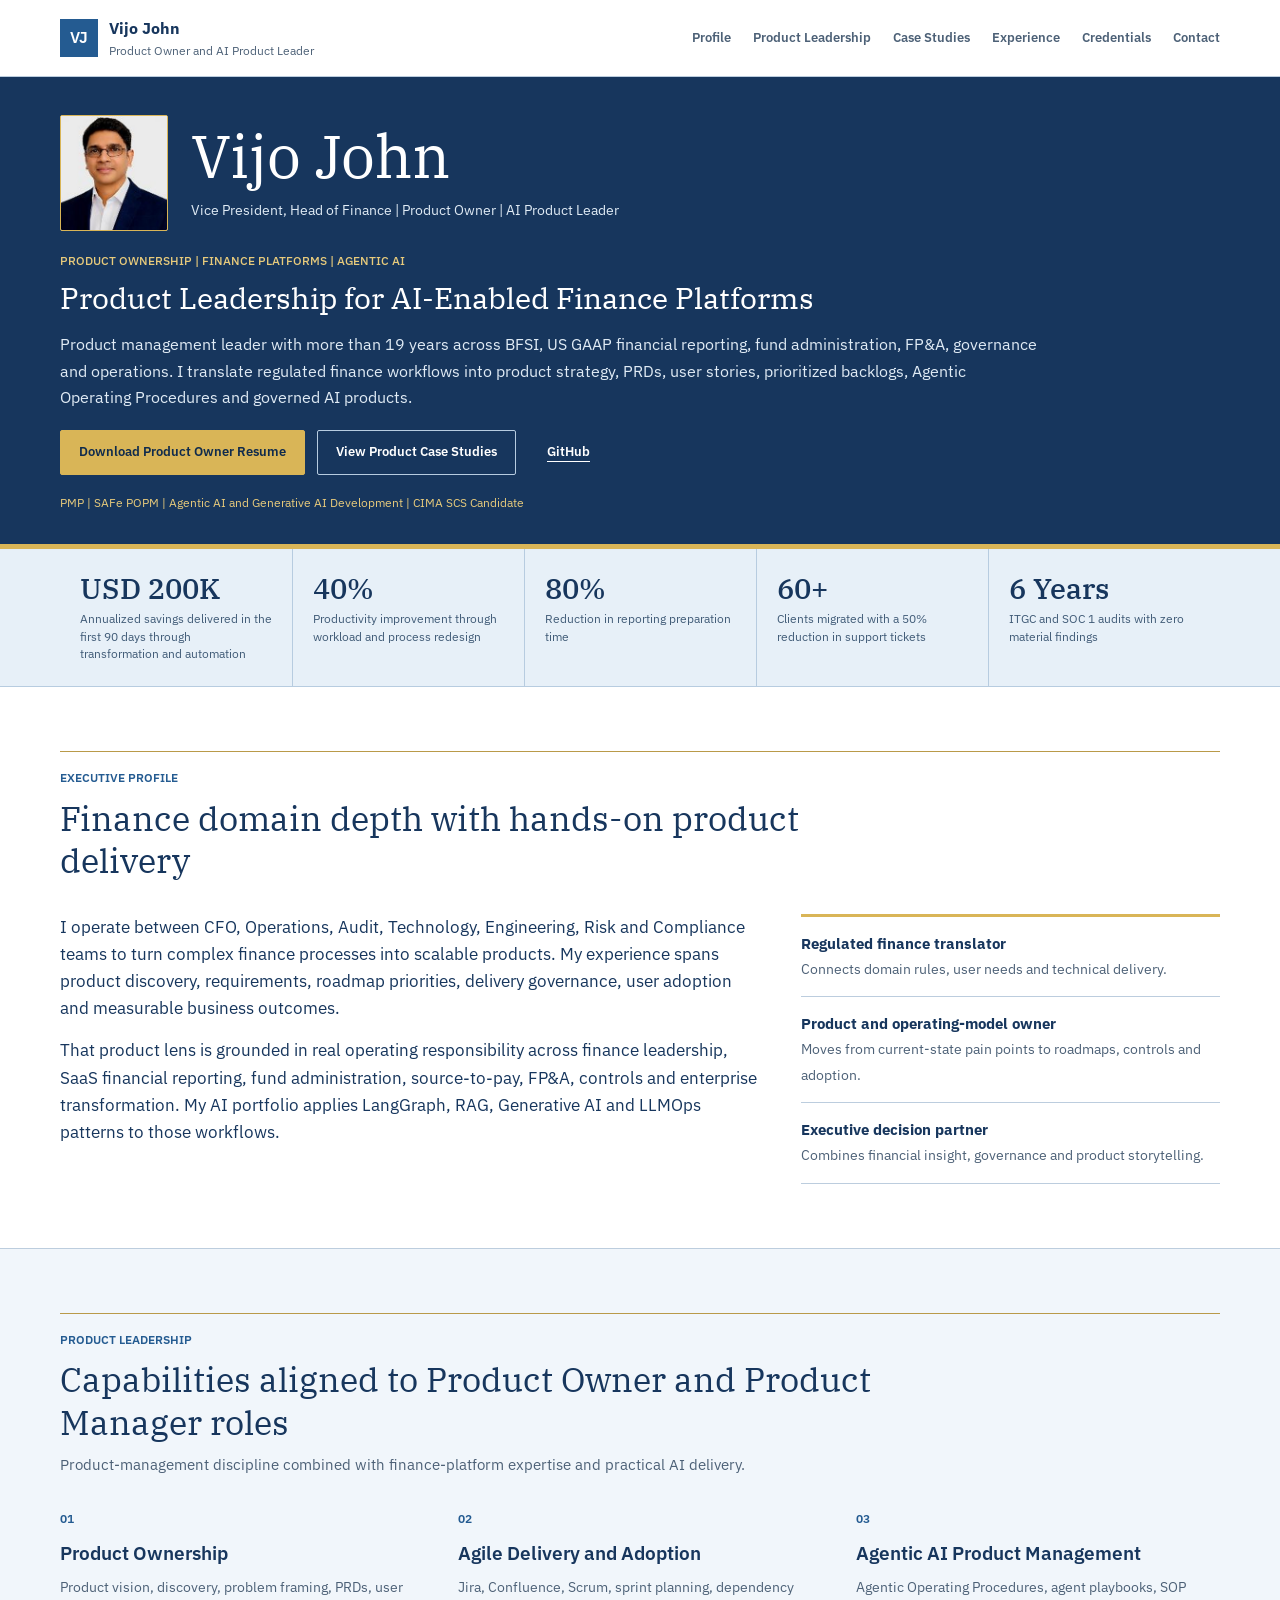
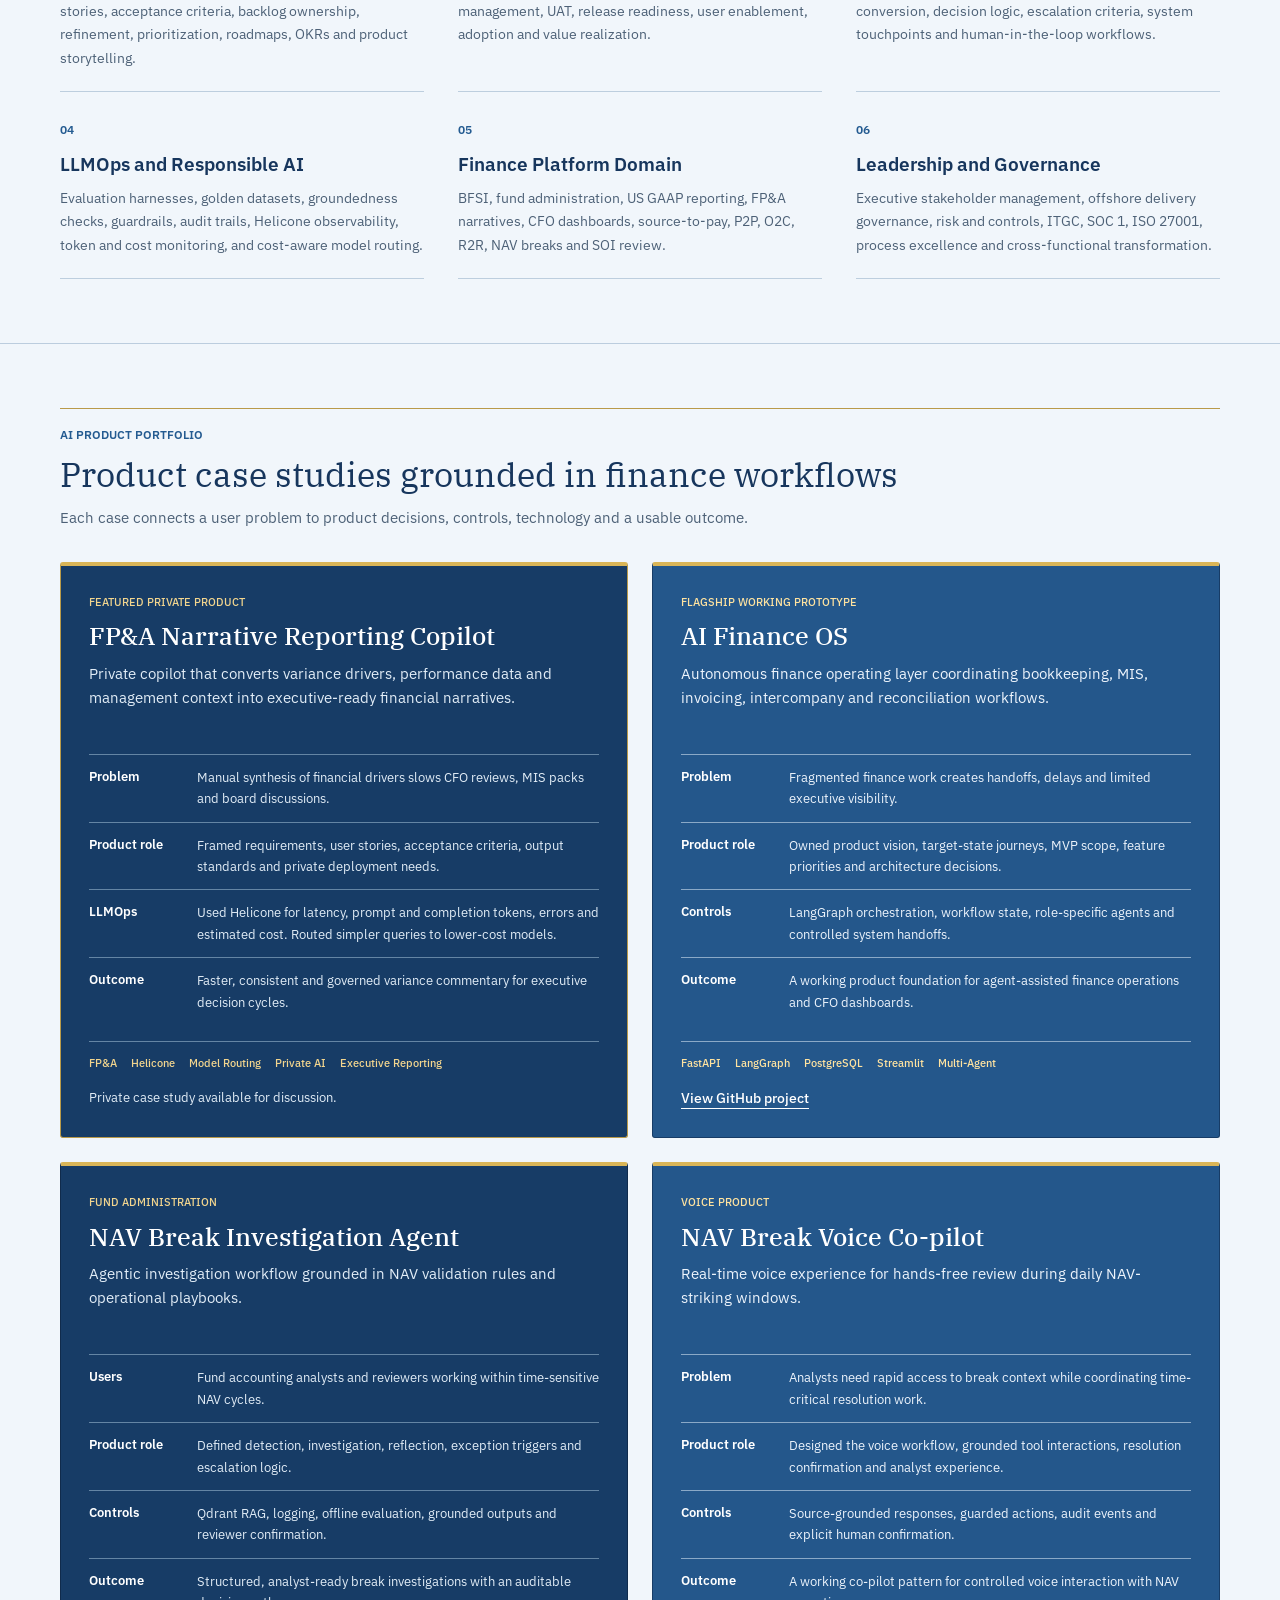
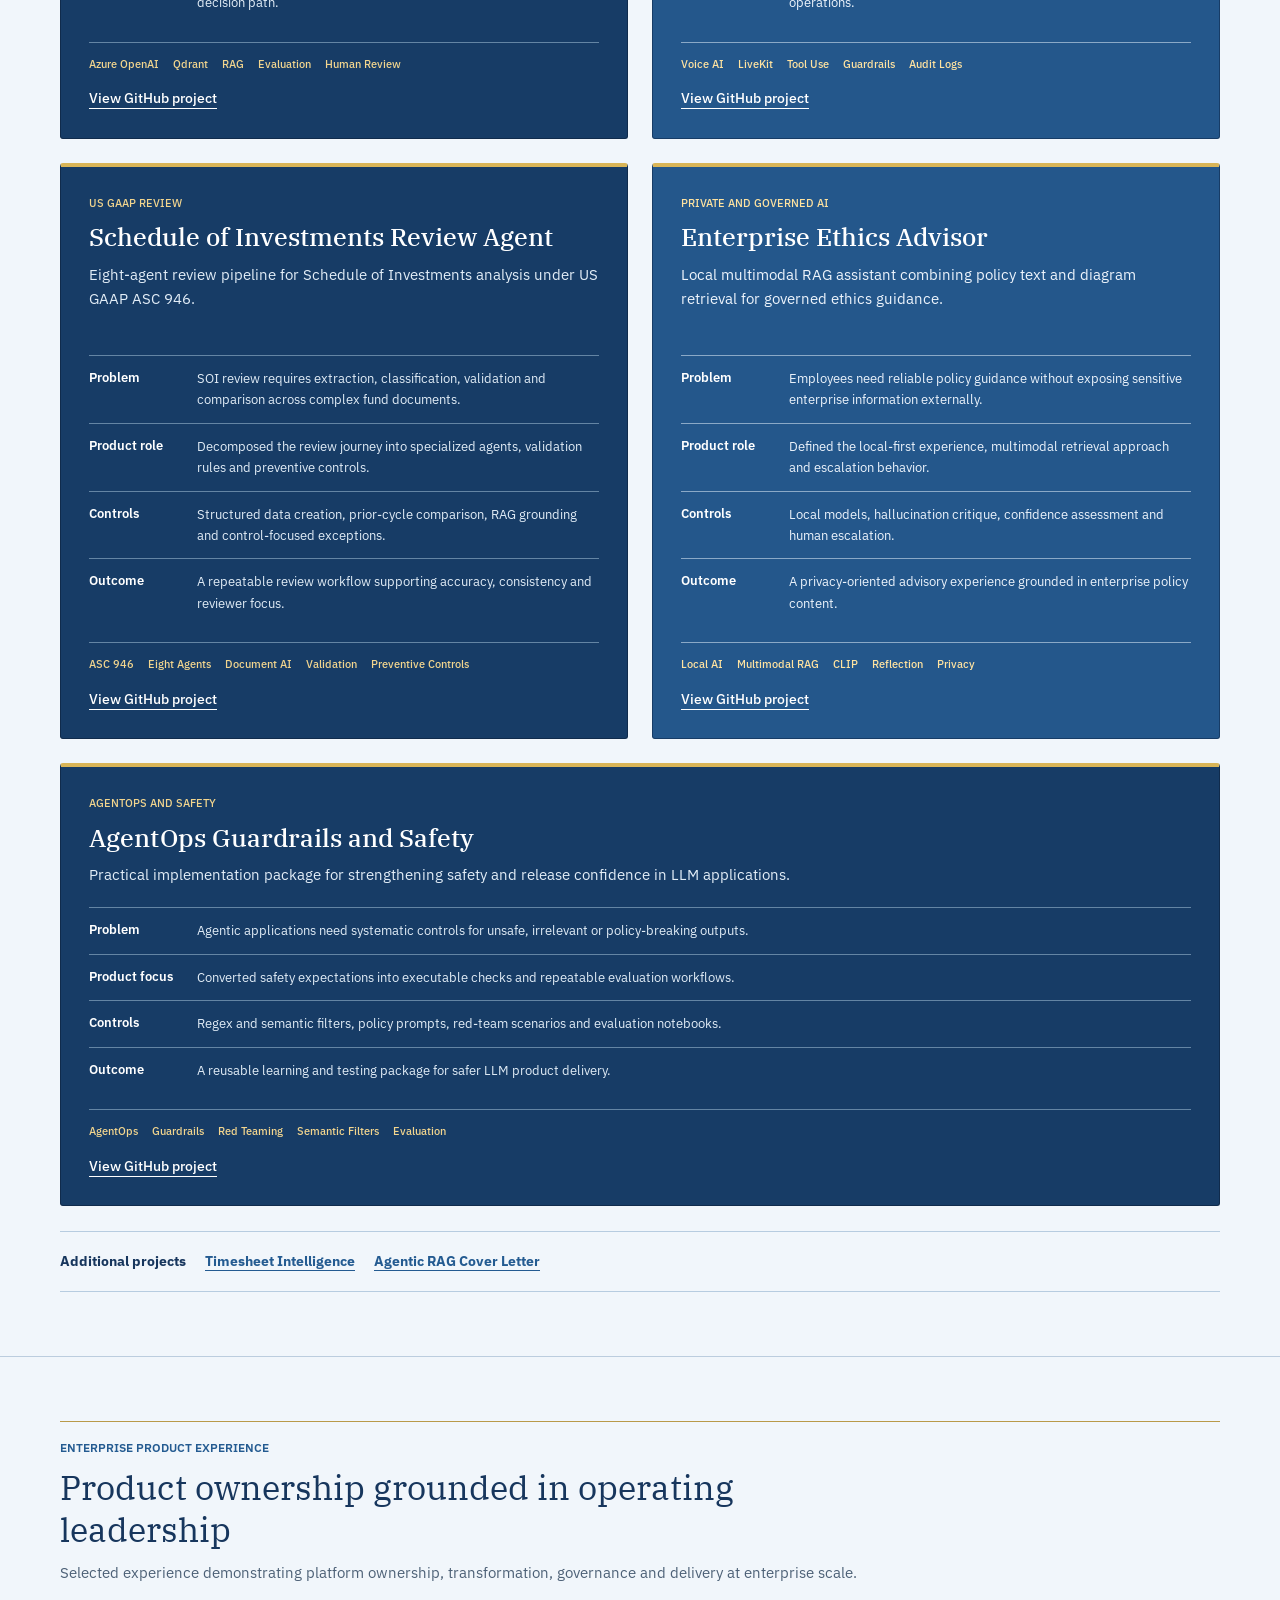
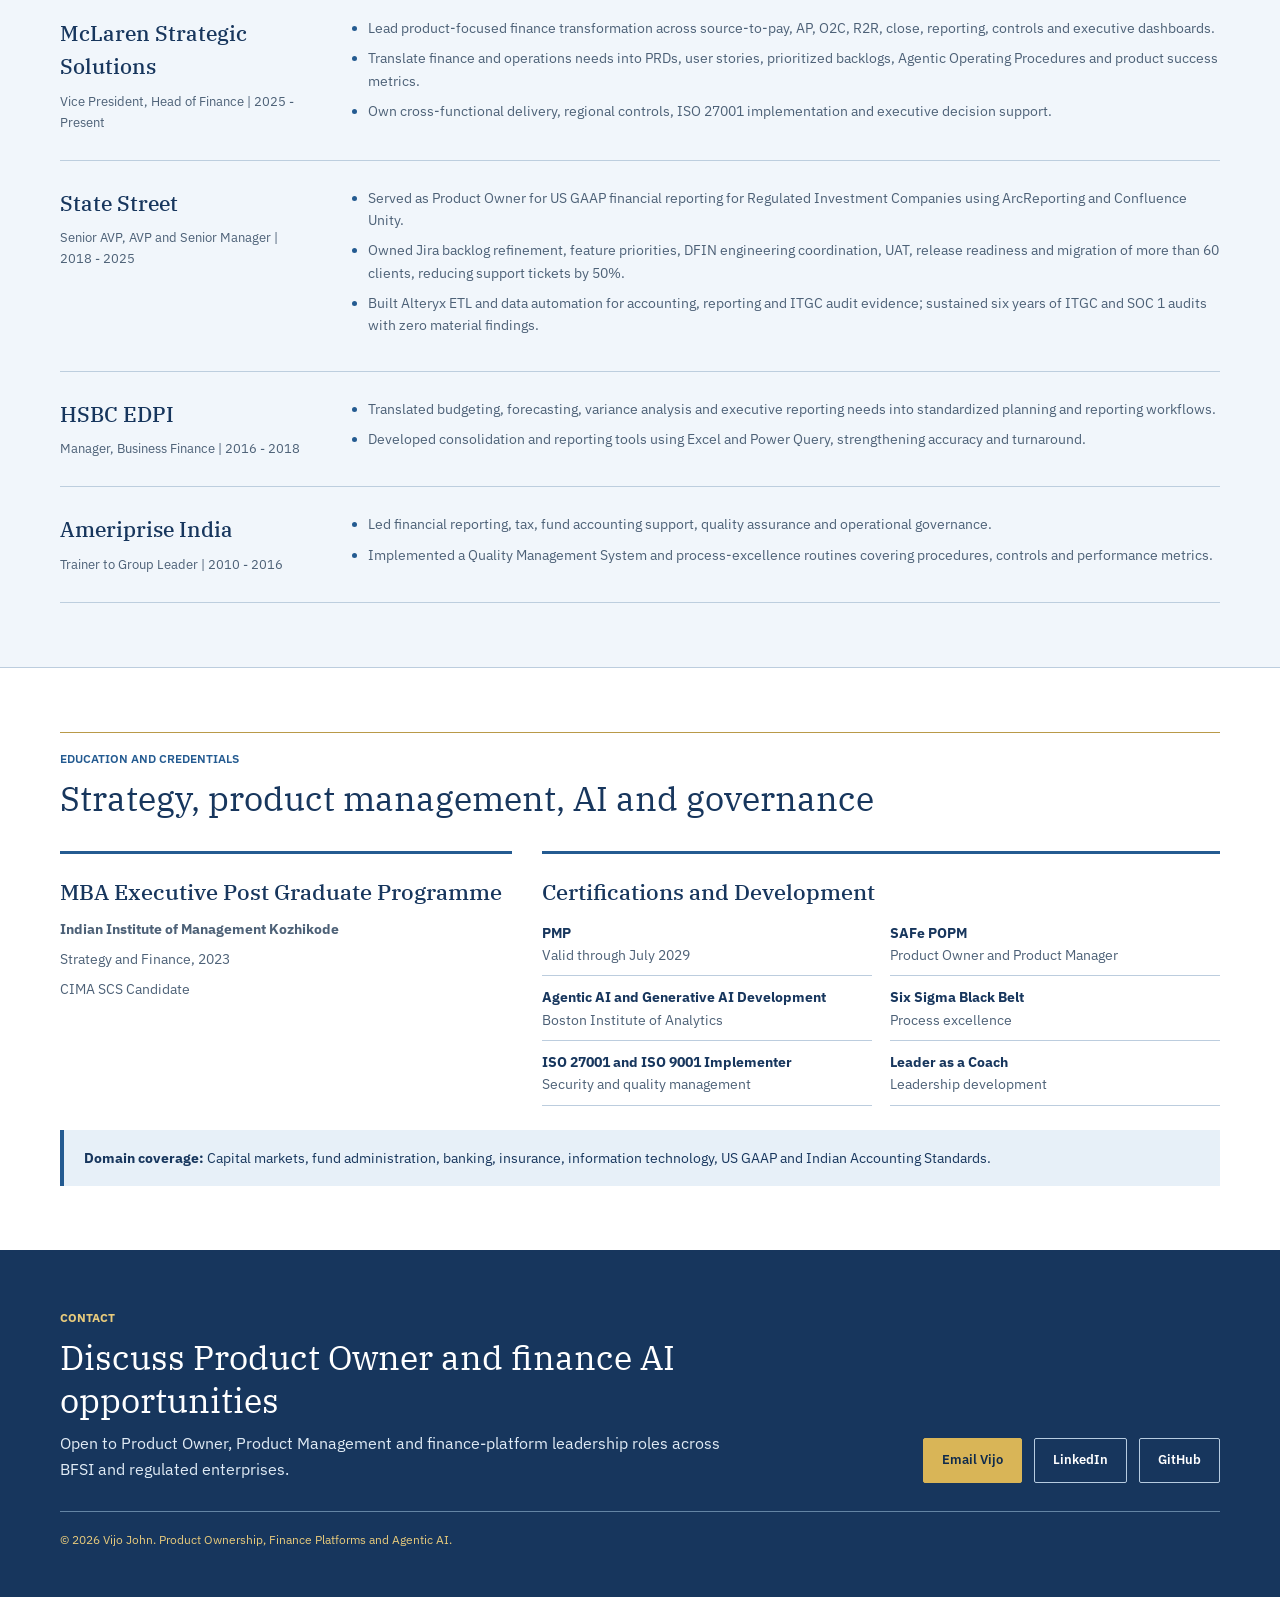
==== commit 2e18f7e9: "Match featured FP&A card to blue project palette" ====
--- a/index.html
+++ b/index.html
@@ -185,7 +185,7 @@
       .additional-projects a { display: block; margin: 8px 0 0; }
     }
   </style>
-  <link rel="stylesheet" href="portfolio.css?v=blue-white-gold" />
+  <link rel="stylesheet" href="portfolio.css?v=blue-white-gold-2" />
 </head>
 <body>
   <a class="skip-link" href="#main">Skip to content</a>
--- a/portfolio.css
+++ b/portfolio.css
@@ -84,7 +84,7 @@
   flex-direction: column;
 }
 .case:nth-child(2n) { background: #24578b; border-color: #173c66; border-top-color: #d9b557; --card-line: #8ba9c7; --card-muted: #edf4fc; --card-accent: #ffe3a0; }
-.case.case-featured { background: #ffffff; border-color: #b99a49; border-top-color: #d9b557; --card-ink: #17365d; --card-muted: #4d6177; --card-line: #bccdde; --card-accent: #795b13; }
+.case.case-featured { background: #173c66; border-color: #b99a49; border-top-color: #d9b557; }
 .case-label { color: var(--card-accent); font-weight: 500; font-size: 11px; }
 .case h3 { color: var(--card-ink); font-family: 'IBM Plex Serif', Georgia, serif; font-size: 25px; font-weight: 500; line-height: 1.3; margin-top: 9px; }
 .case-summary { color: var(--card-muted); font-size: 15px; line-height: 1.6; min-height: 72px; }
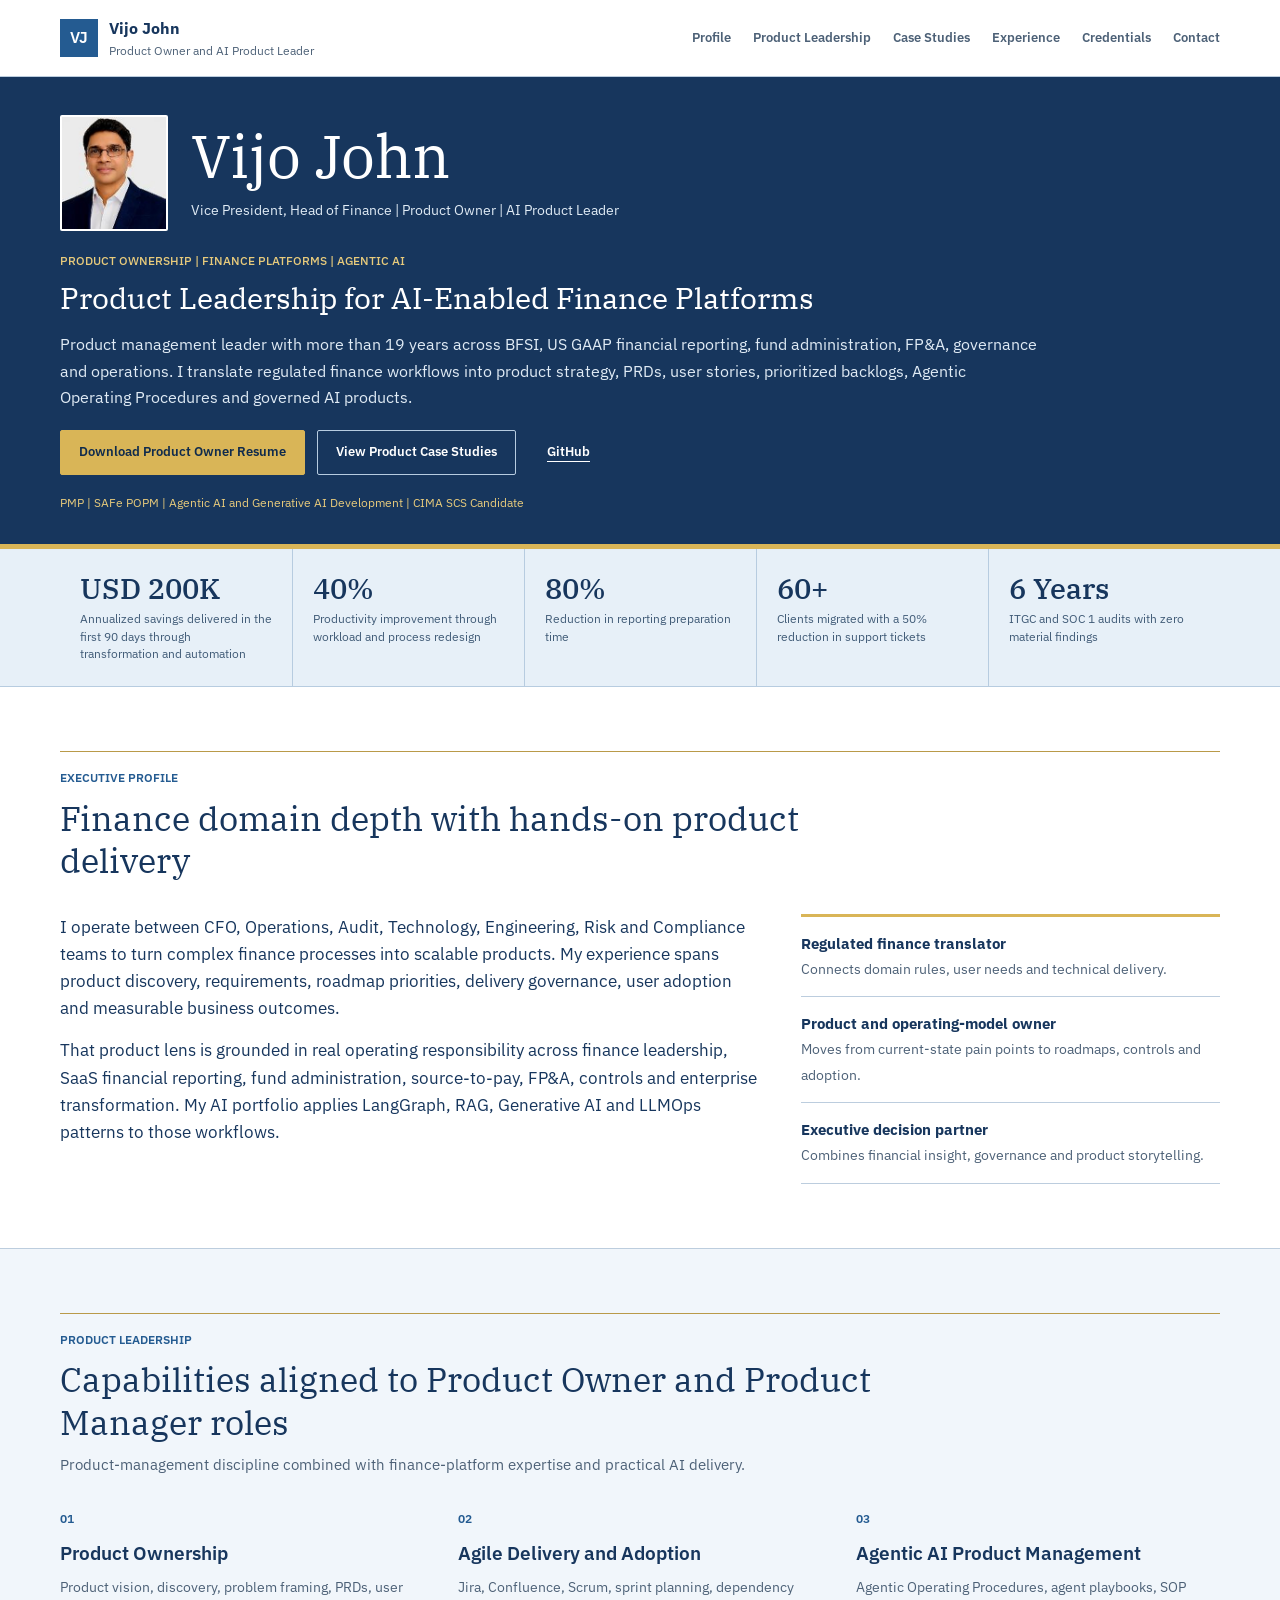
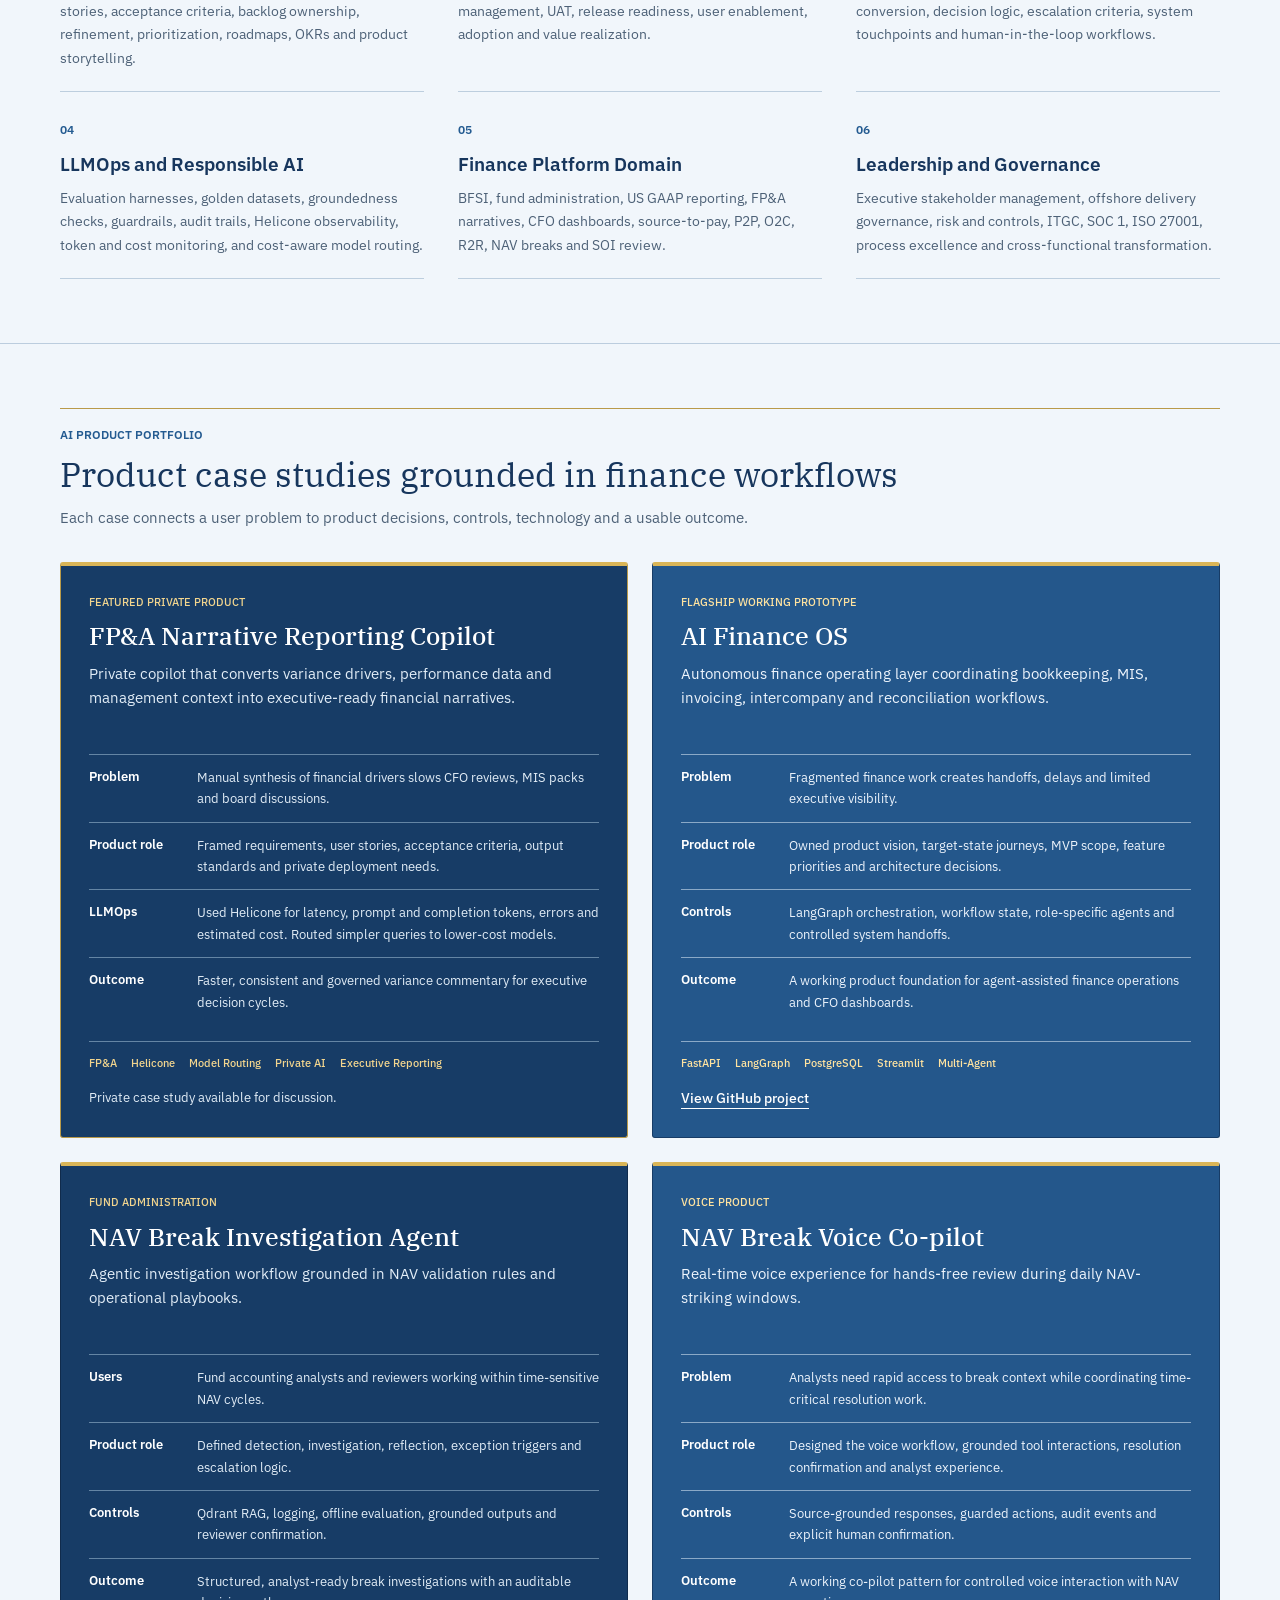
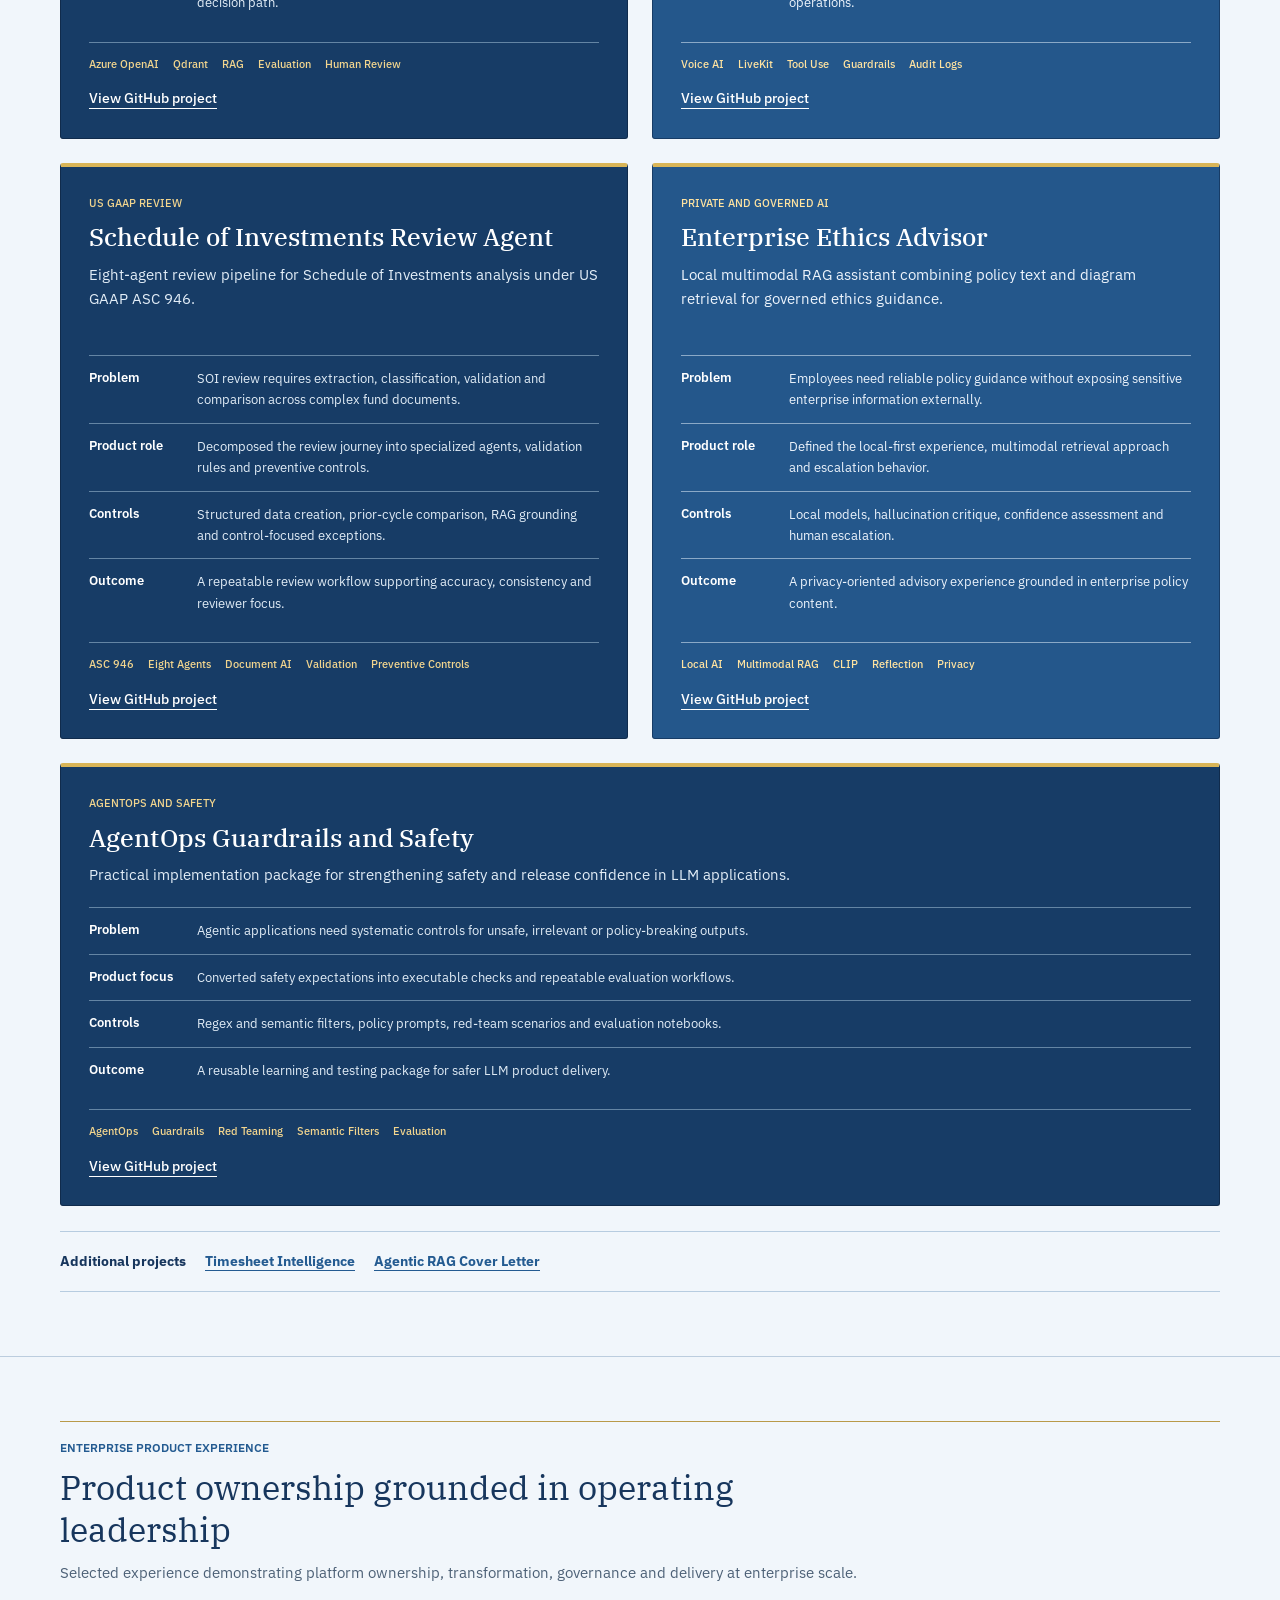
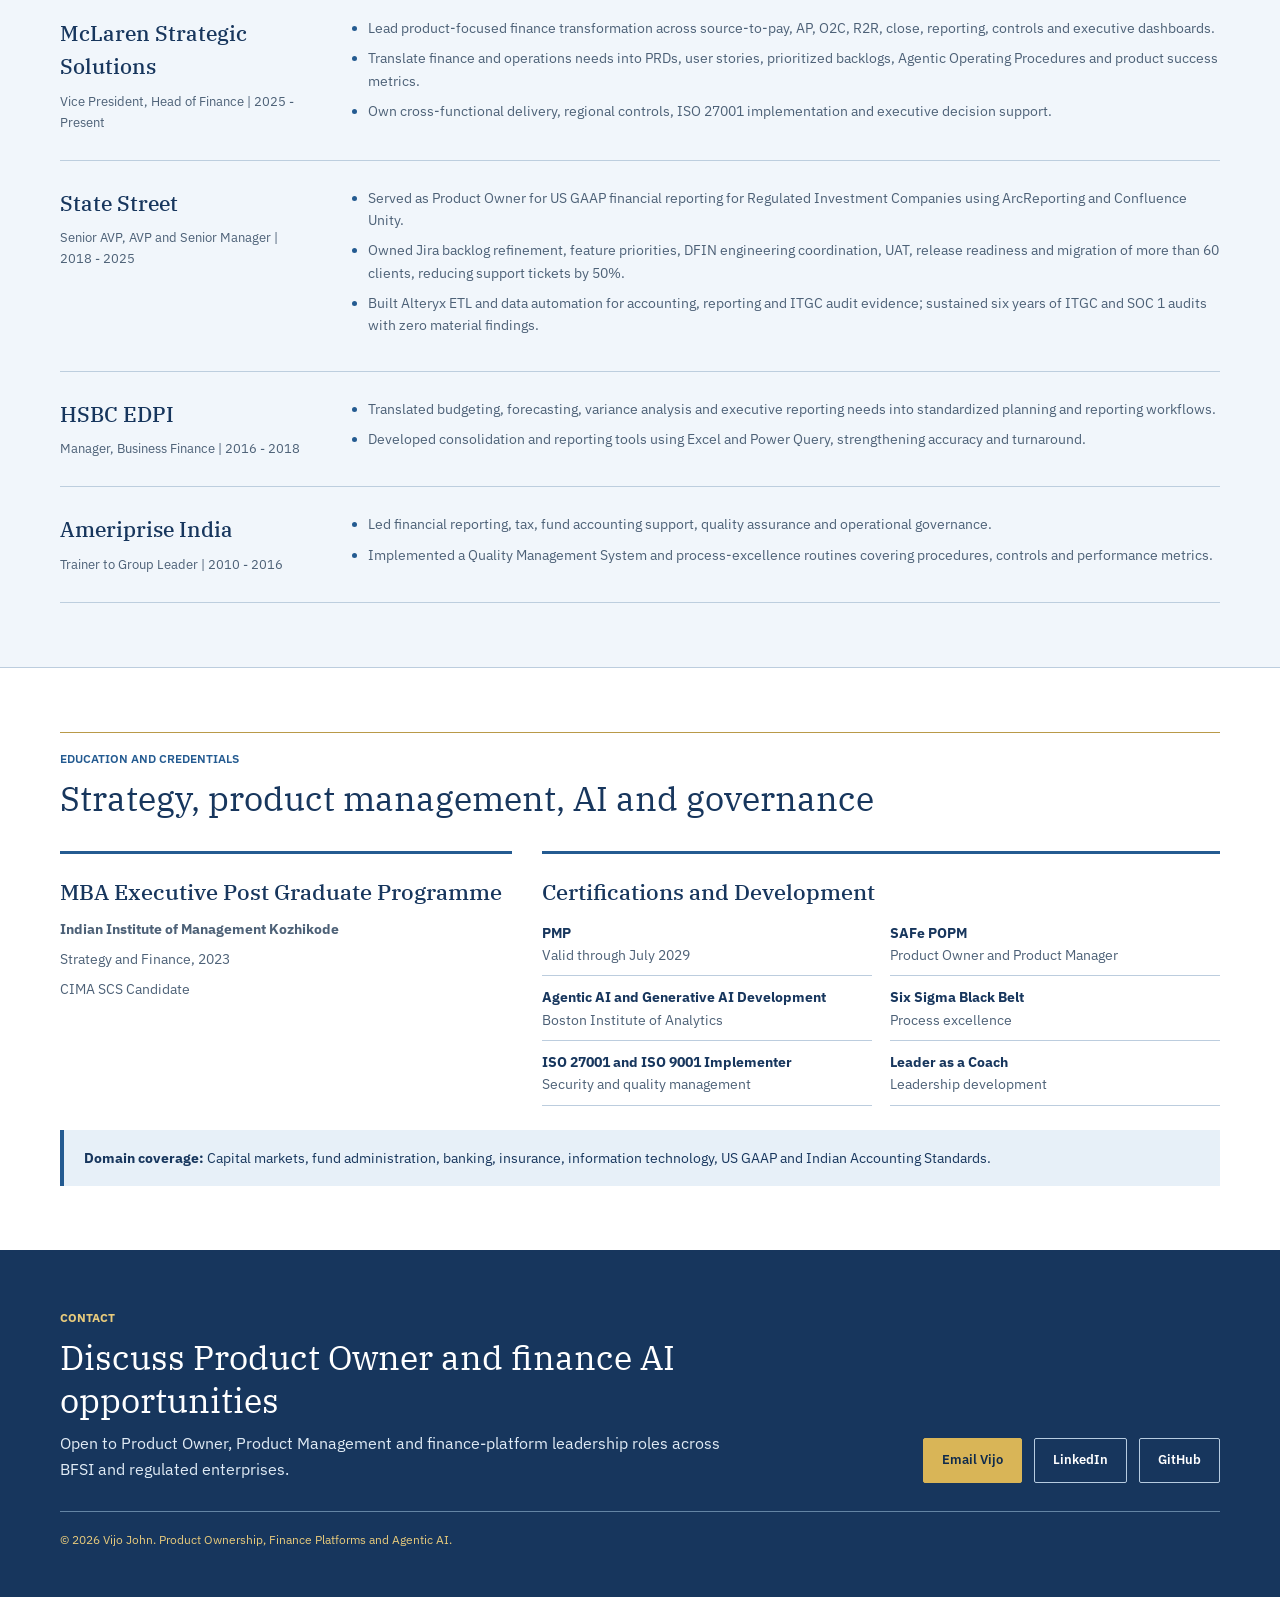
==== commit e0d23759: "Give portrait a subtle white outline" ====
--- a/index.html
+++ b/index.html
@@ -185,7 +185,7 @@
       .additional-projects a { display: block; margin: 8px 0 0; }
     }
   </style>
-  <link rel="stylesheet" href="portfolio.css?v=blue-white-gold-2" />
+  <link rel="stylesheet" href="portfolio.css?v=blue-white-gold-3" />
 </head>
 <body>
   <a class="skip-link" href="#main">Skip to content</a>
--- a/portfolio.css
+++ b/portfolio.css
@@ -27,7 +27,7 @@
 .hero { background: #17365d; padding: 38px 0 32px; border-bottom: 5px solid #d9b557; }
 .hero-copy { max-width: 1160px; }
 .identity { margin-bottom: 20px; gap: 23px; }
-.portrait { width: 108px; height: 116px; flex-shrink: 0; border: 1px solid #d9b557; border-radius: 2px; }
+.portrait { width: 108px; height: 116px; flex-shrink: 0; border: 2px solid #ffffff; border-radius: 2px; }
 .identity-name { font-family: 'IBM Plex Serif', Georgia, serif; font-size: 60px; font-weight: 400; line-height: 1.08; }
 .identity-role { color: #e0ebf5; font-size: 14px; margin-top: 10px; }
 .eyebrow { color: #e8cb7c; font-weight: 500; margin-bottom: 8px; }
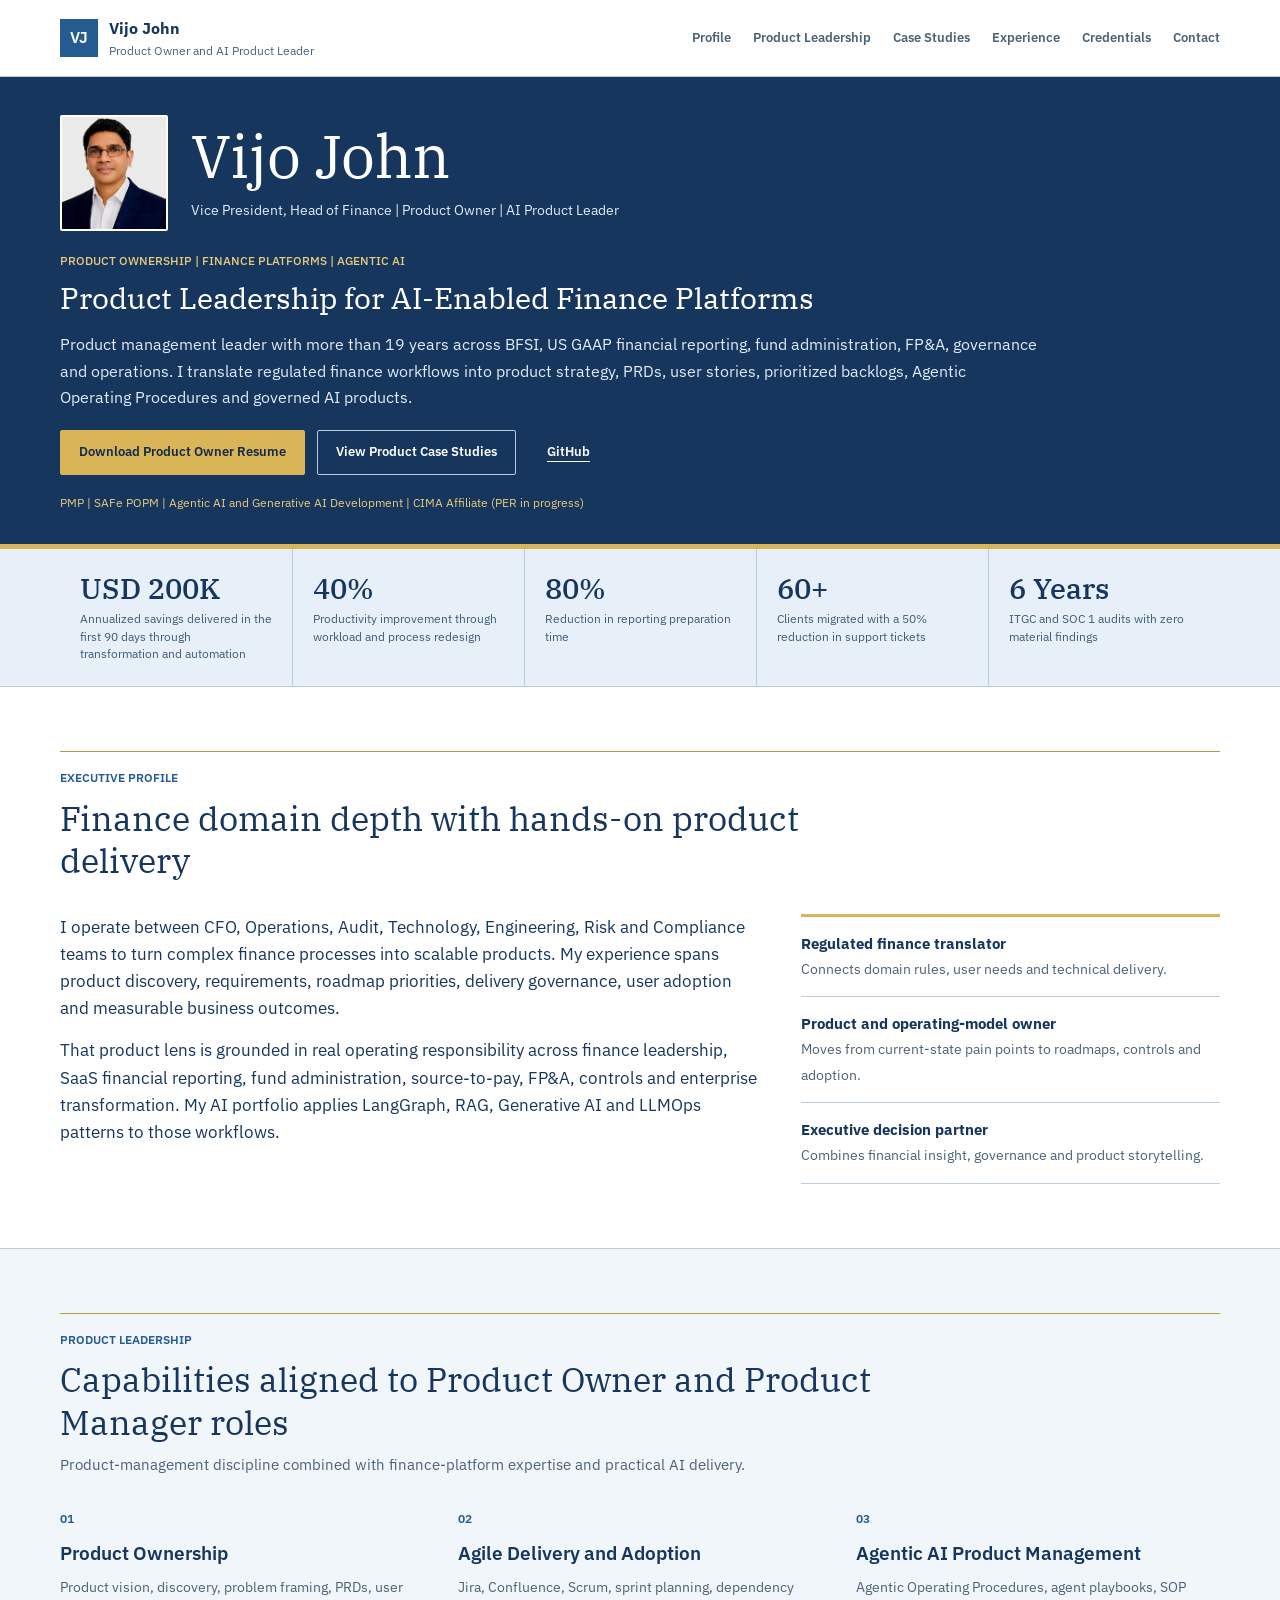
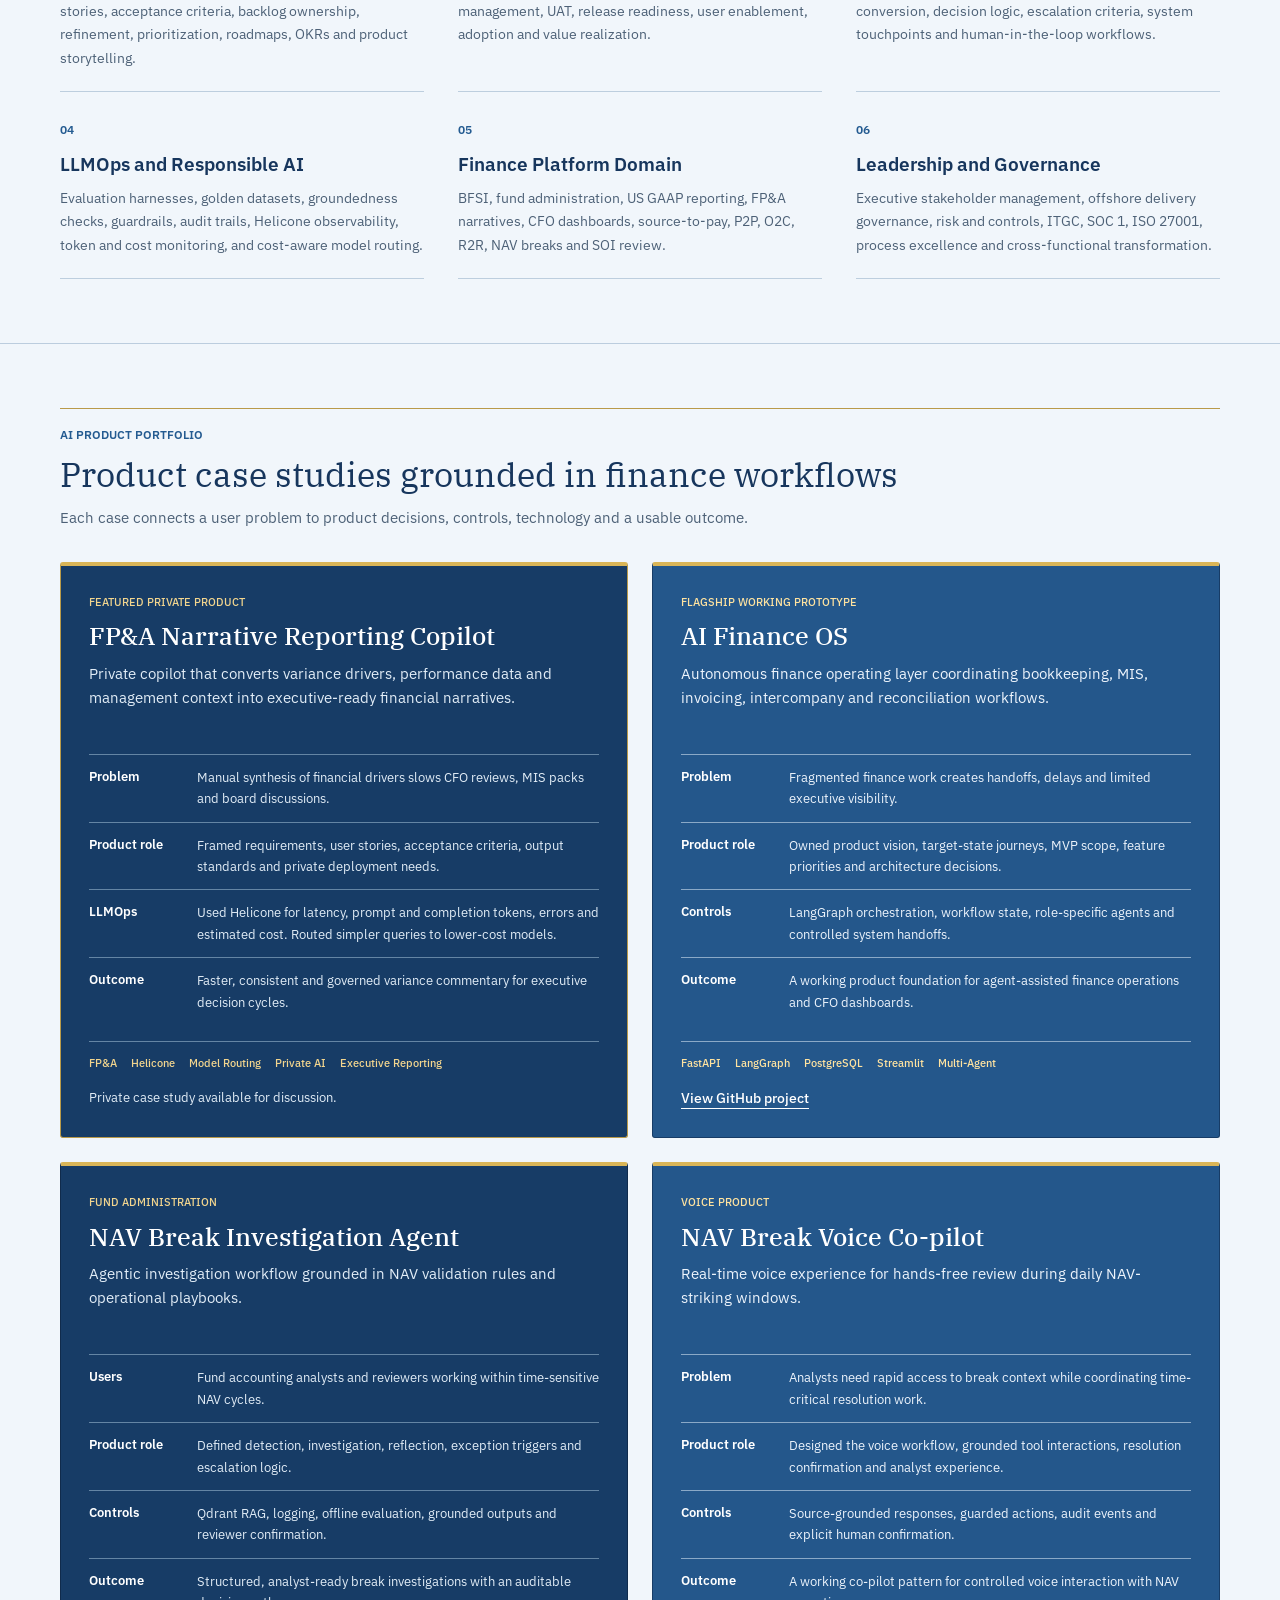
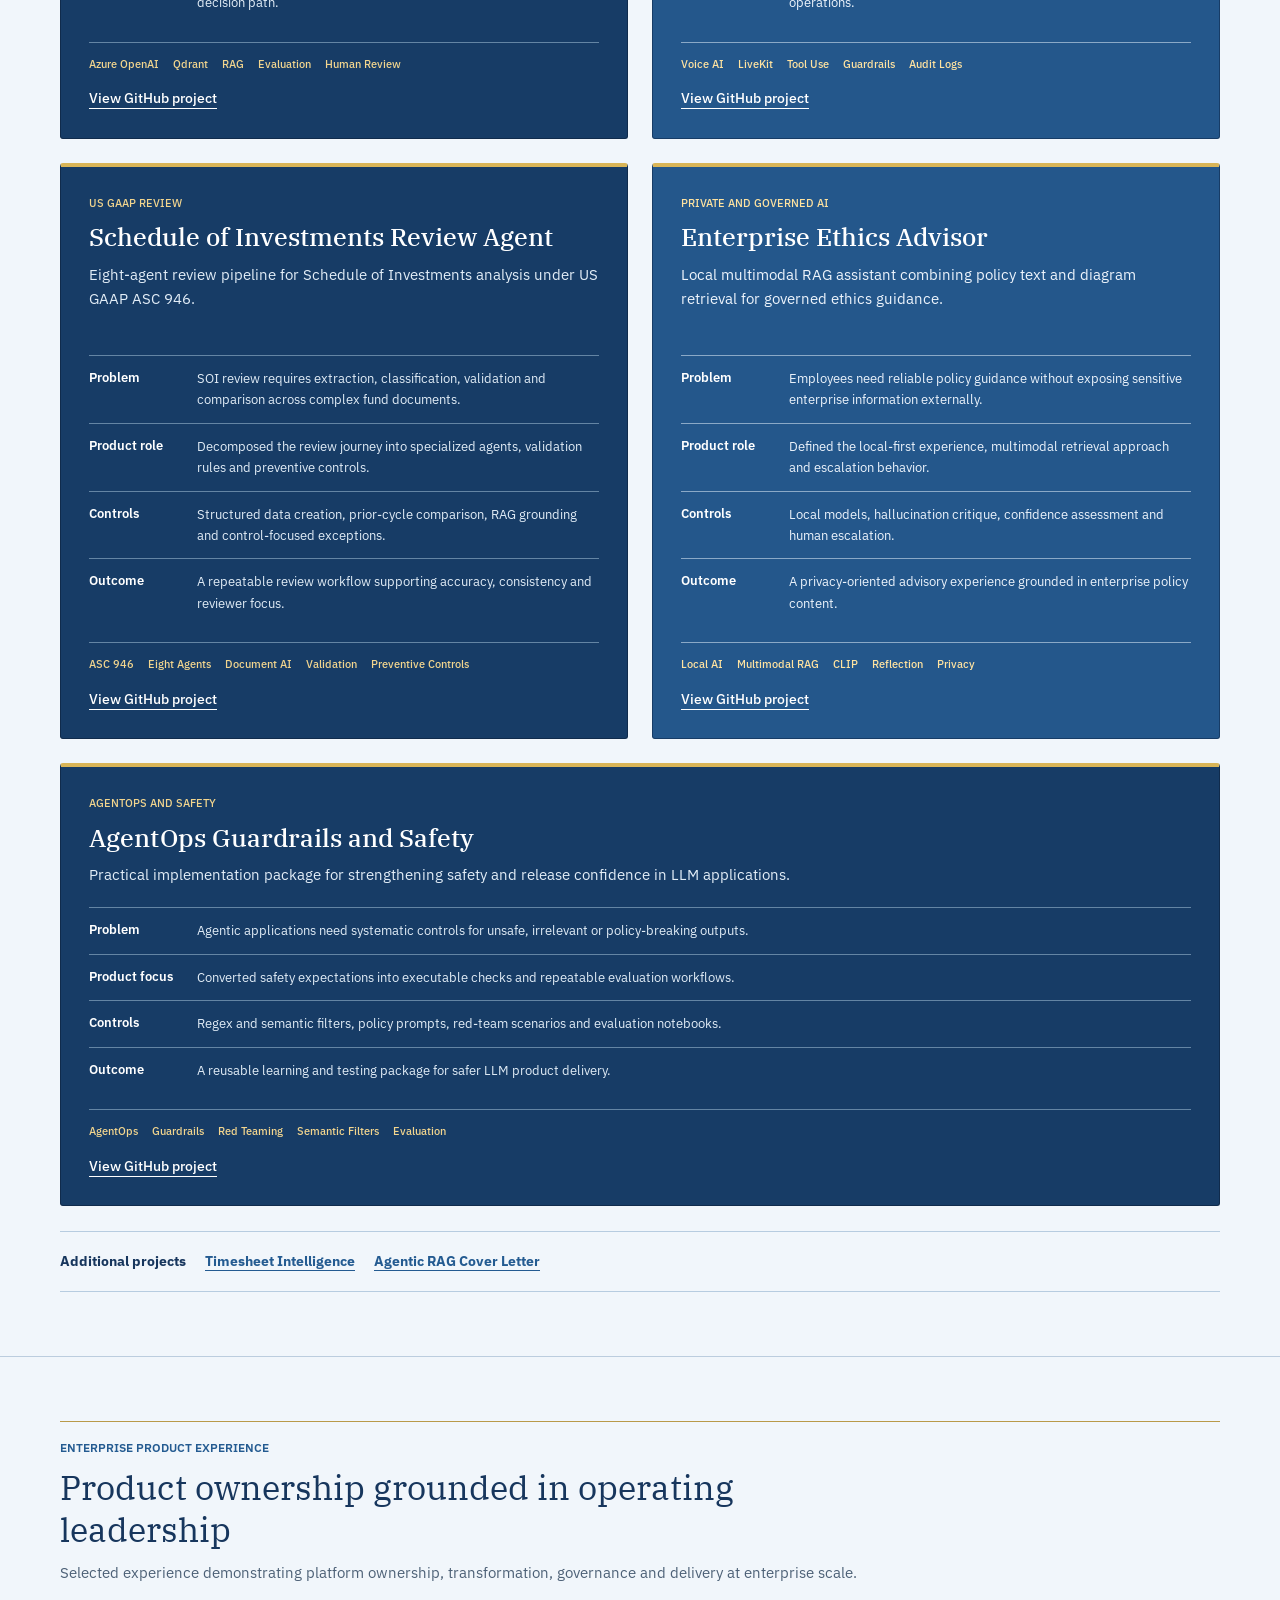
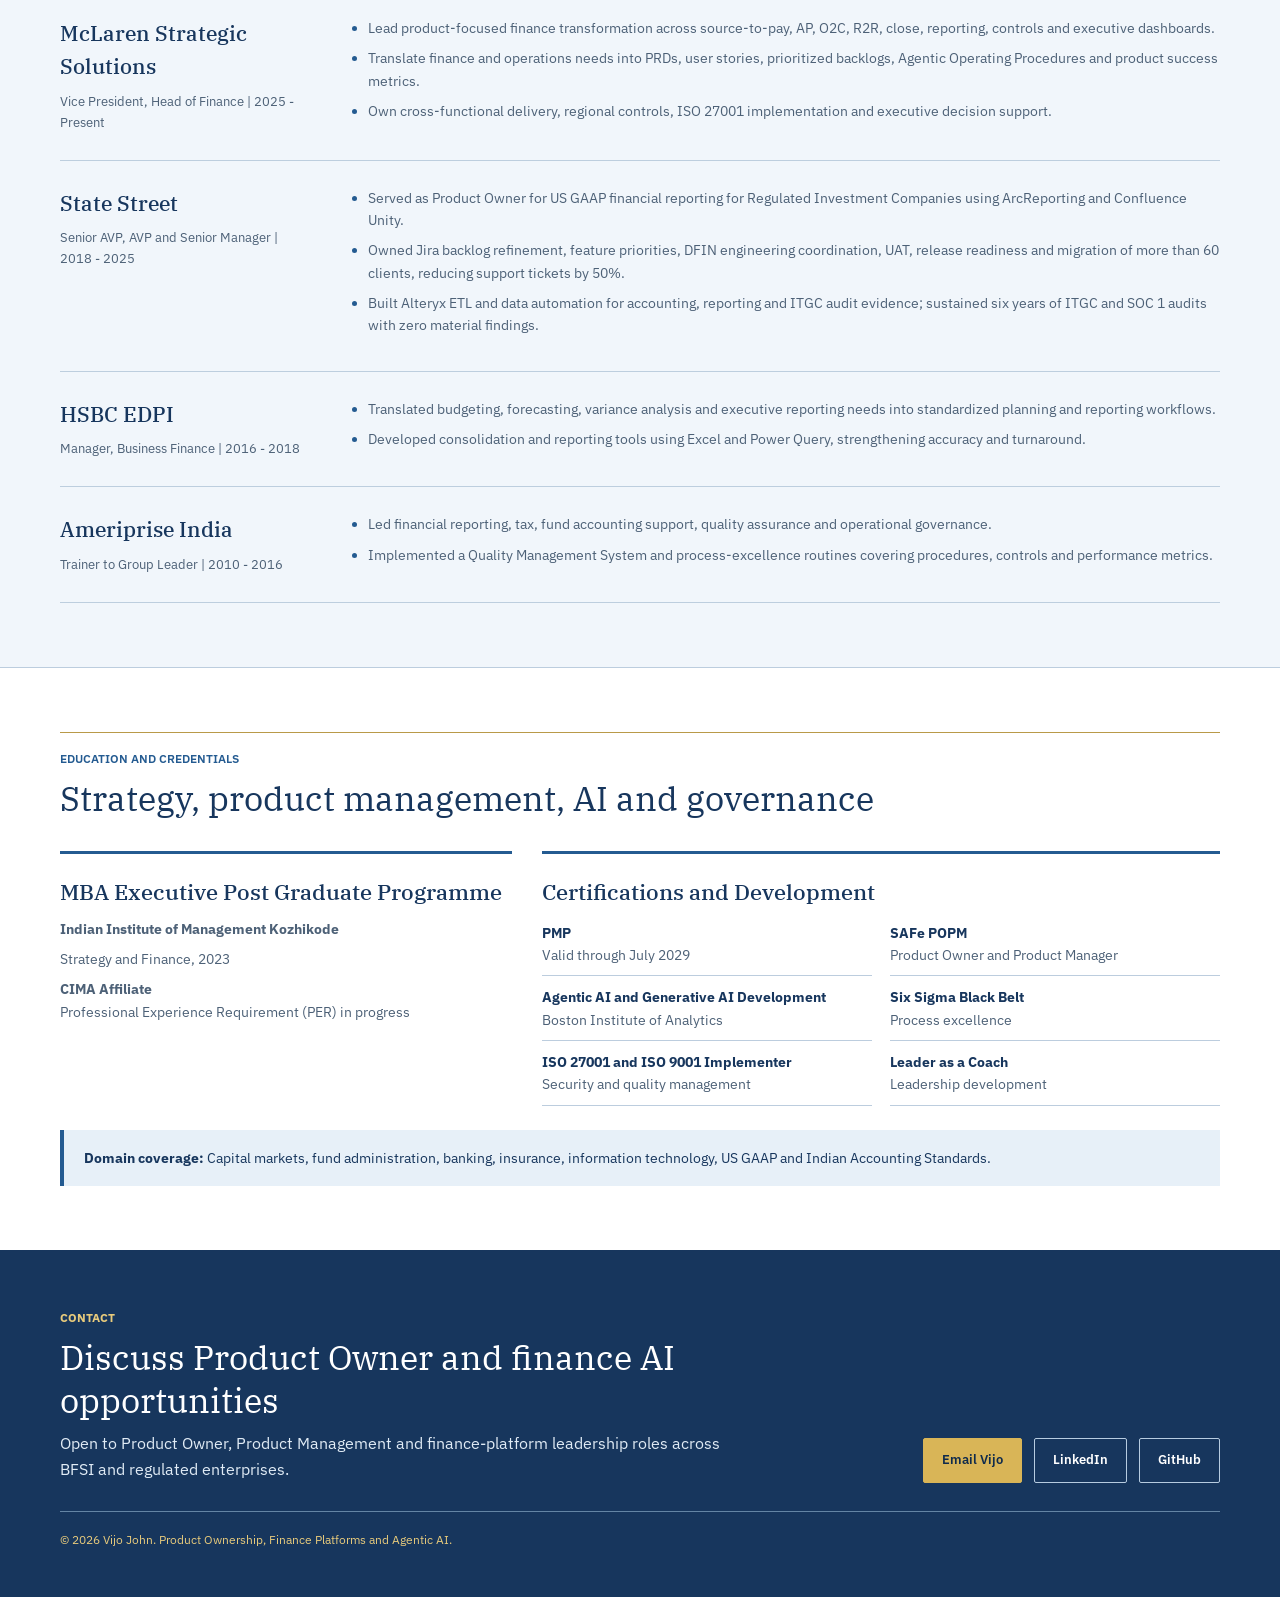
==== commit c691aa52: "Update portfolio education to CIMA Affiliate" ====
--- a/index.html
+++ b/index.html
@@ -224,7 +224,7 @@
           <a class="btn btn-secondary" href="#cases">View Product Case Studies</a>
           <a class="btn btn-link" href="https://github.com/VijoJohn" target="_blank" rel="noopener">GitHub</a>
         </div>
-        <p class="credential-line">PMP | SAFe POPM | Agentic AI and Generative AI Development | CIMA SCS Candidate</p>
+        <p class="credential-line">PMP | SAFe POPM | Agentic AI and Generative AI Development | CIMA Affiliate (PER in progress)</p>
       </div>
     </header>
 
@@ -429,7 +429,7 @@
             <h3>MBA Executive Post Graduate Programme</h3>
             <p><strong>Indian Institute of Management Kozhikode</strong></p>
             <p>Strategy and Finance, 2023</p>
-            <p>CIMA SCS Candidate</p>
+            <p><strong>CIMA Affiliate</strong><br />Professional Experience Requirement (PER) in progress</p>
           </div>
           <div class="credential-block">
             <h3>Certifications and Development</h3>
